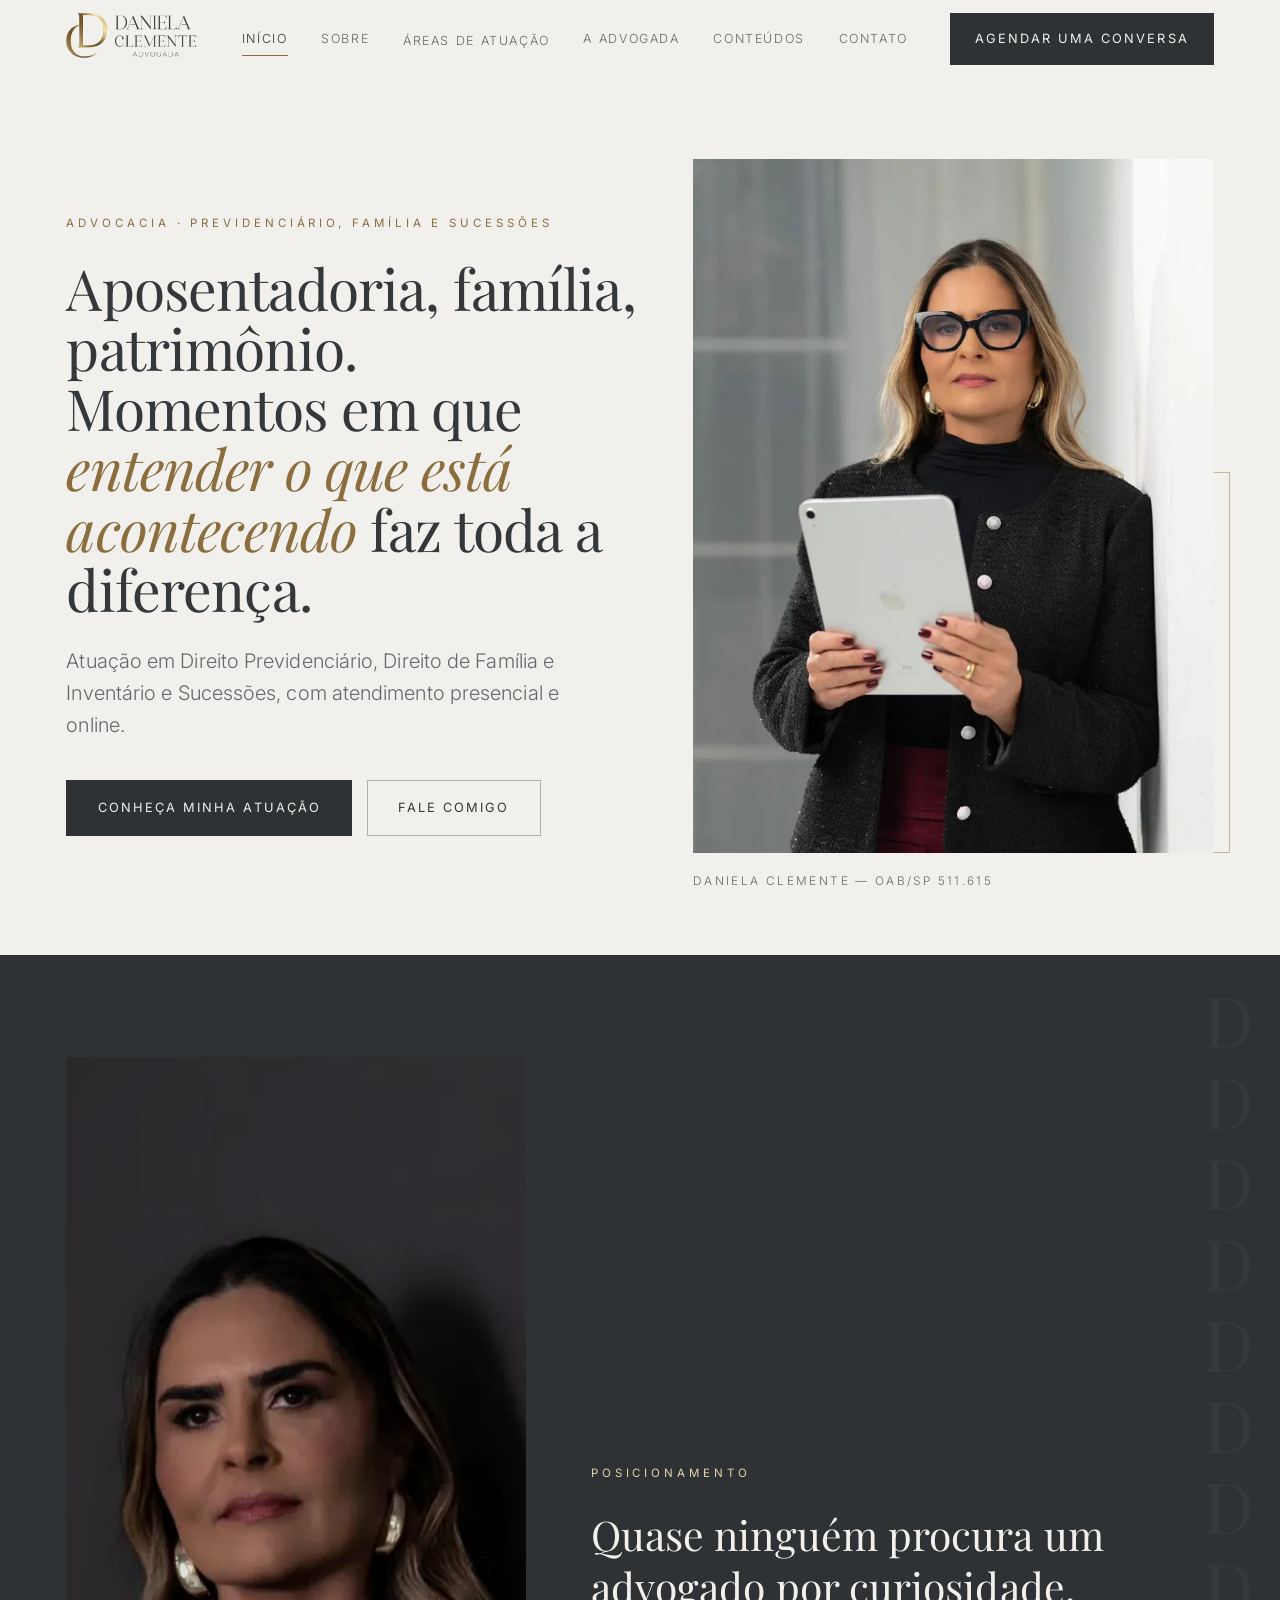
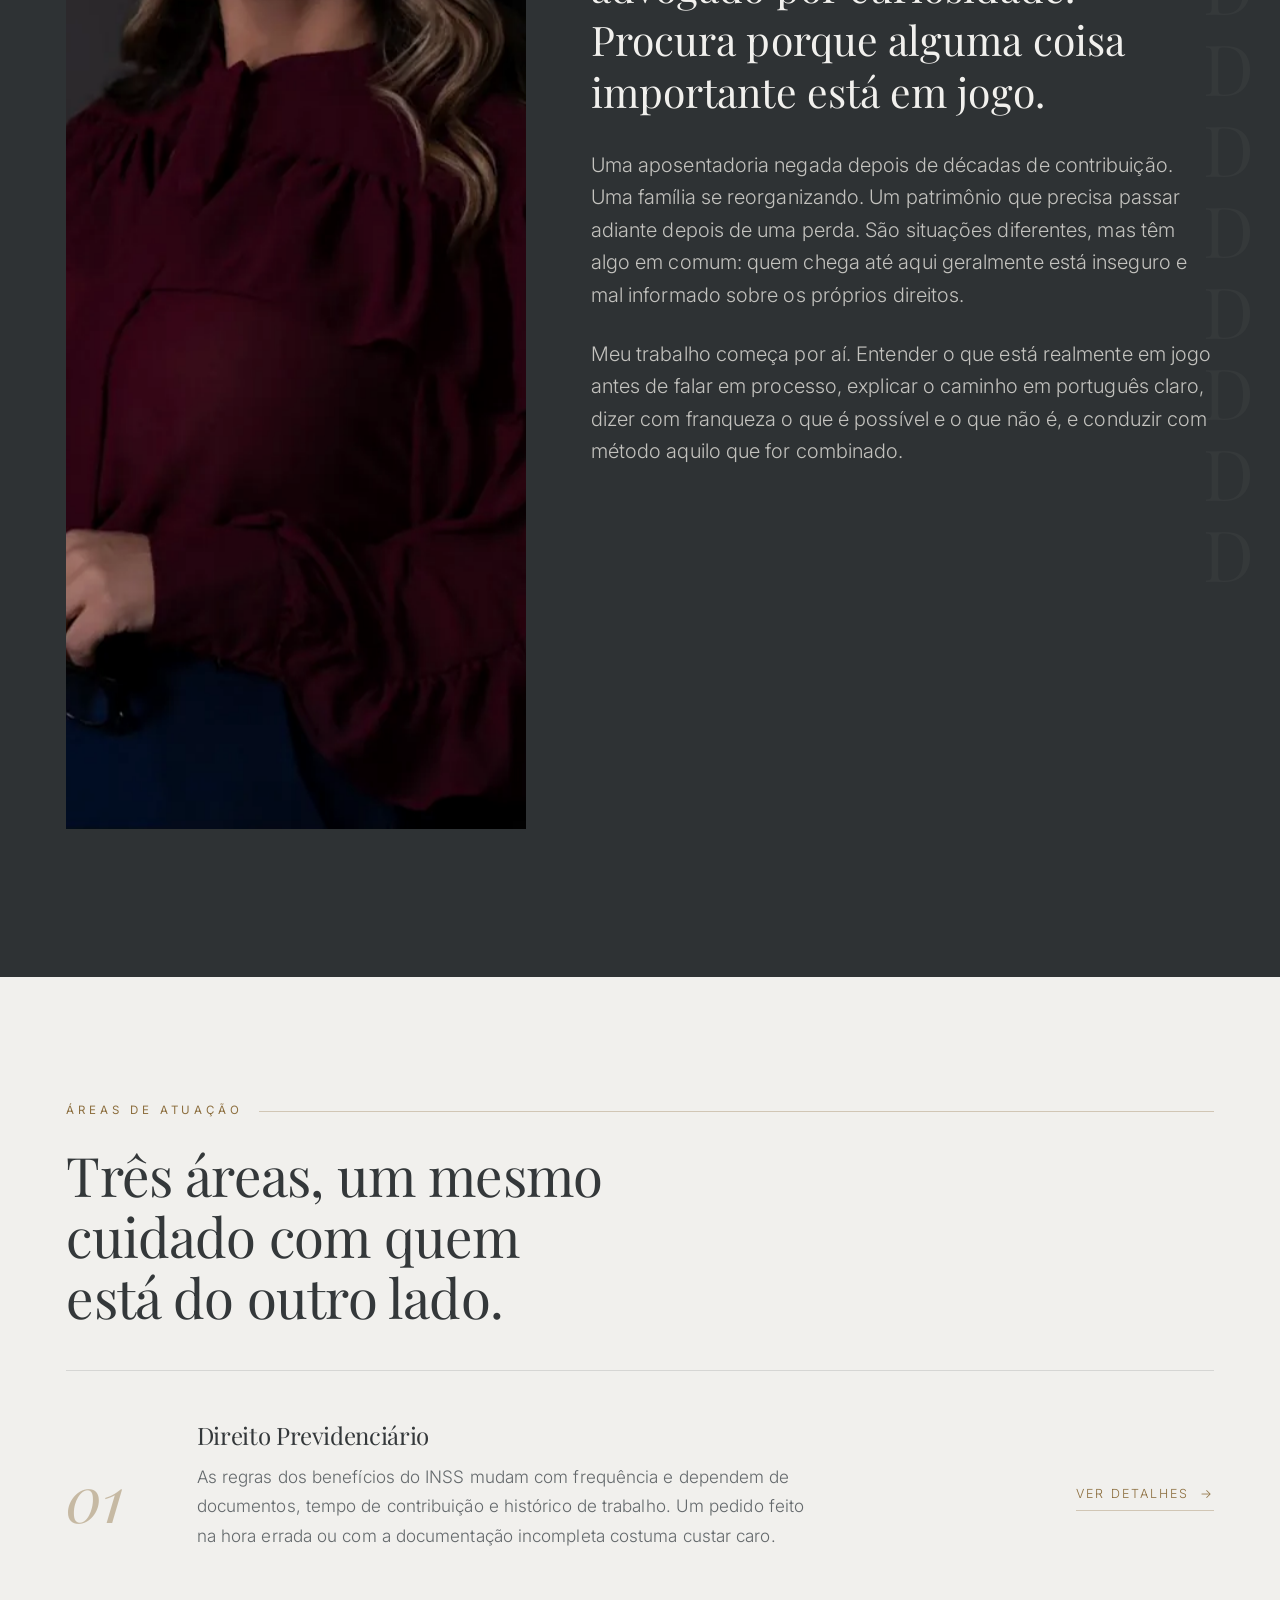
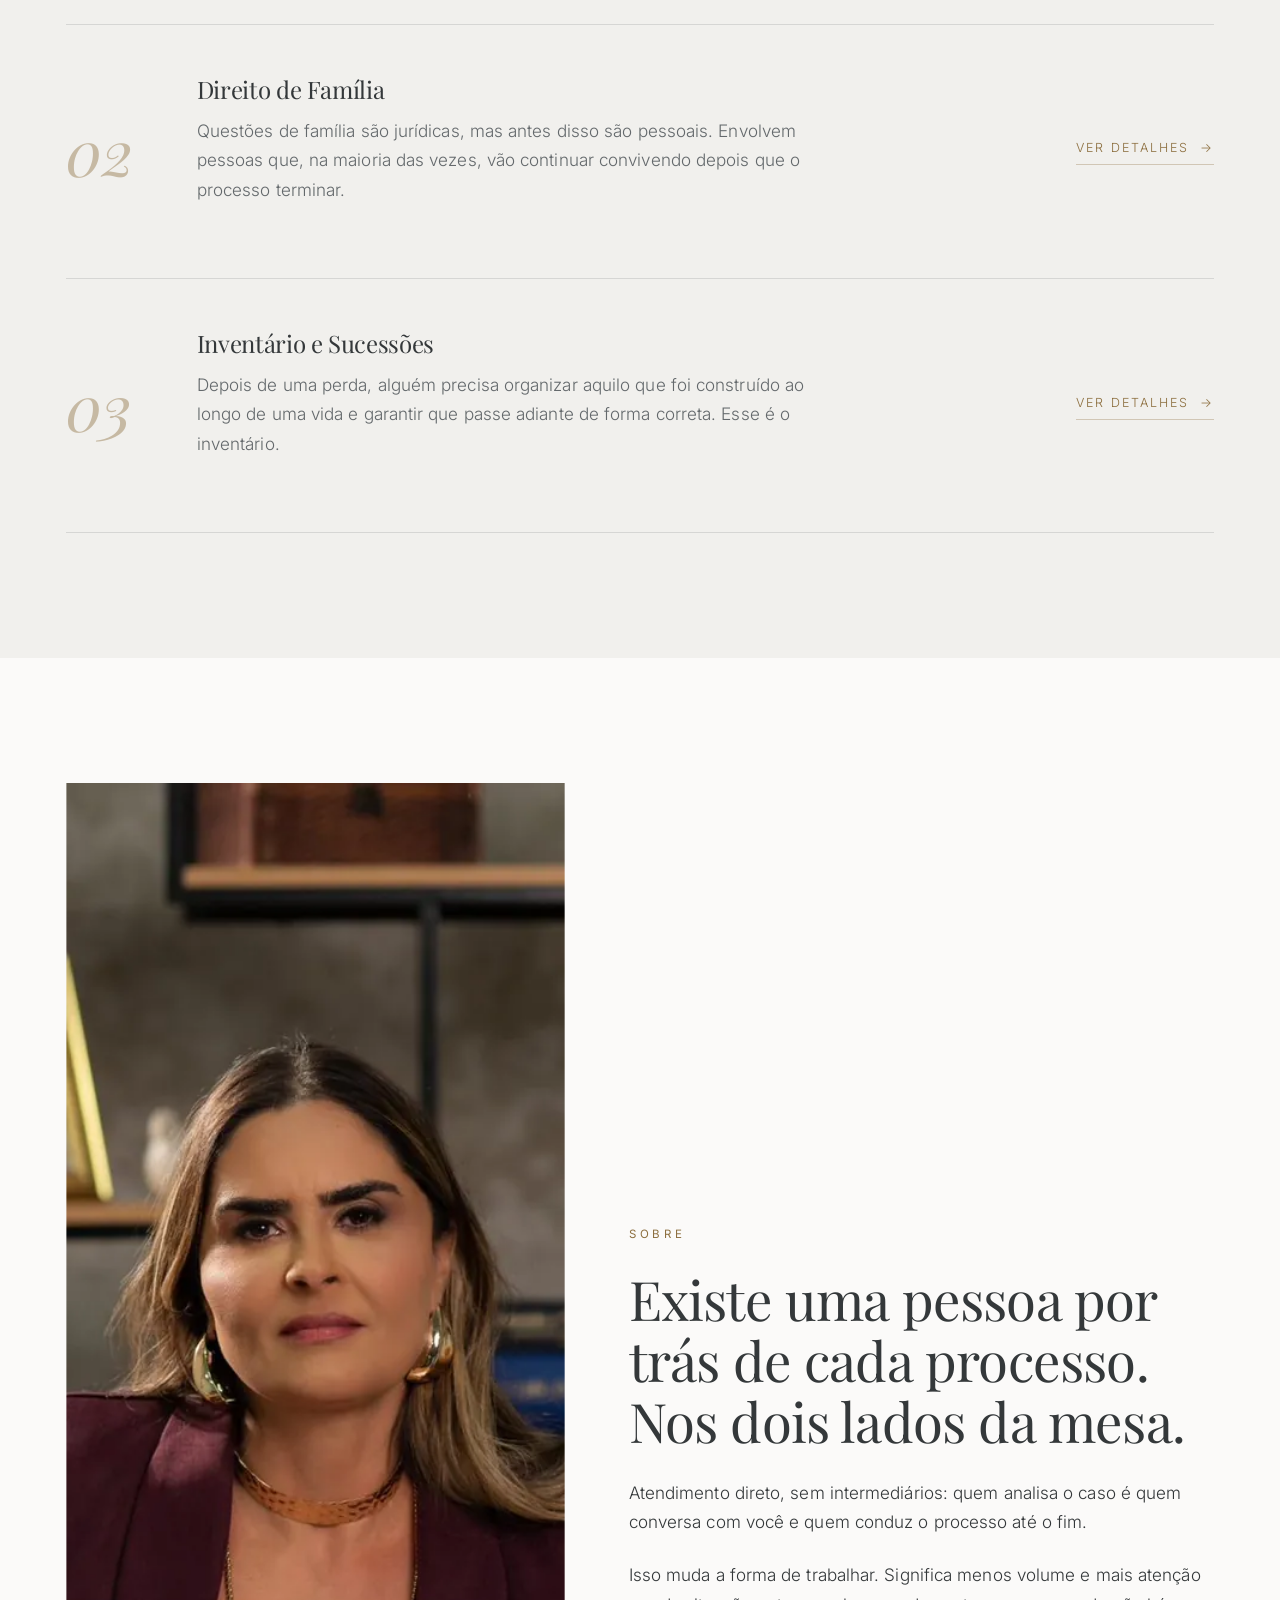
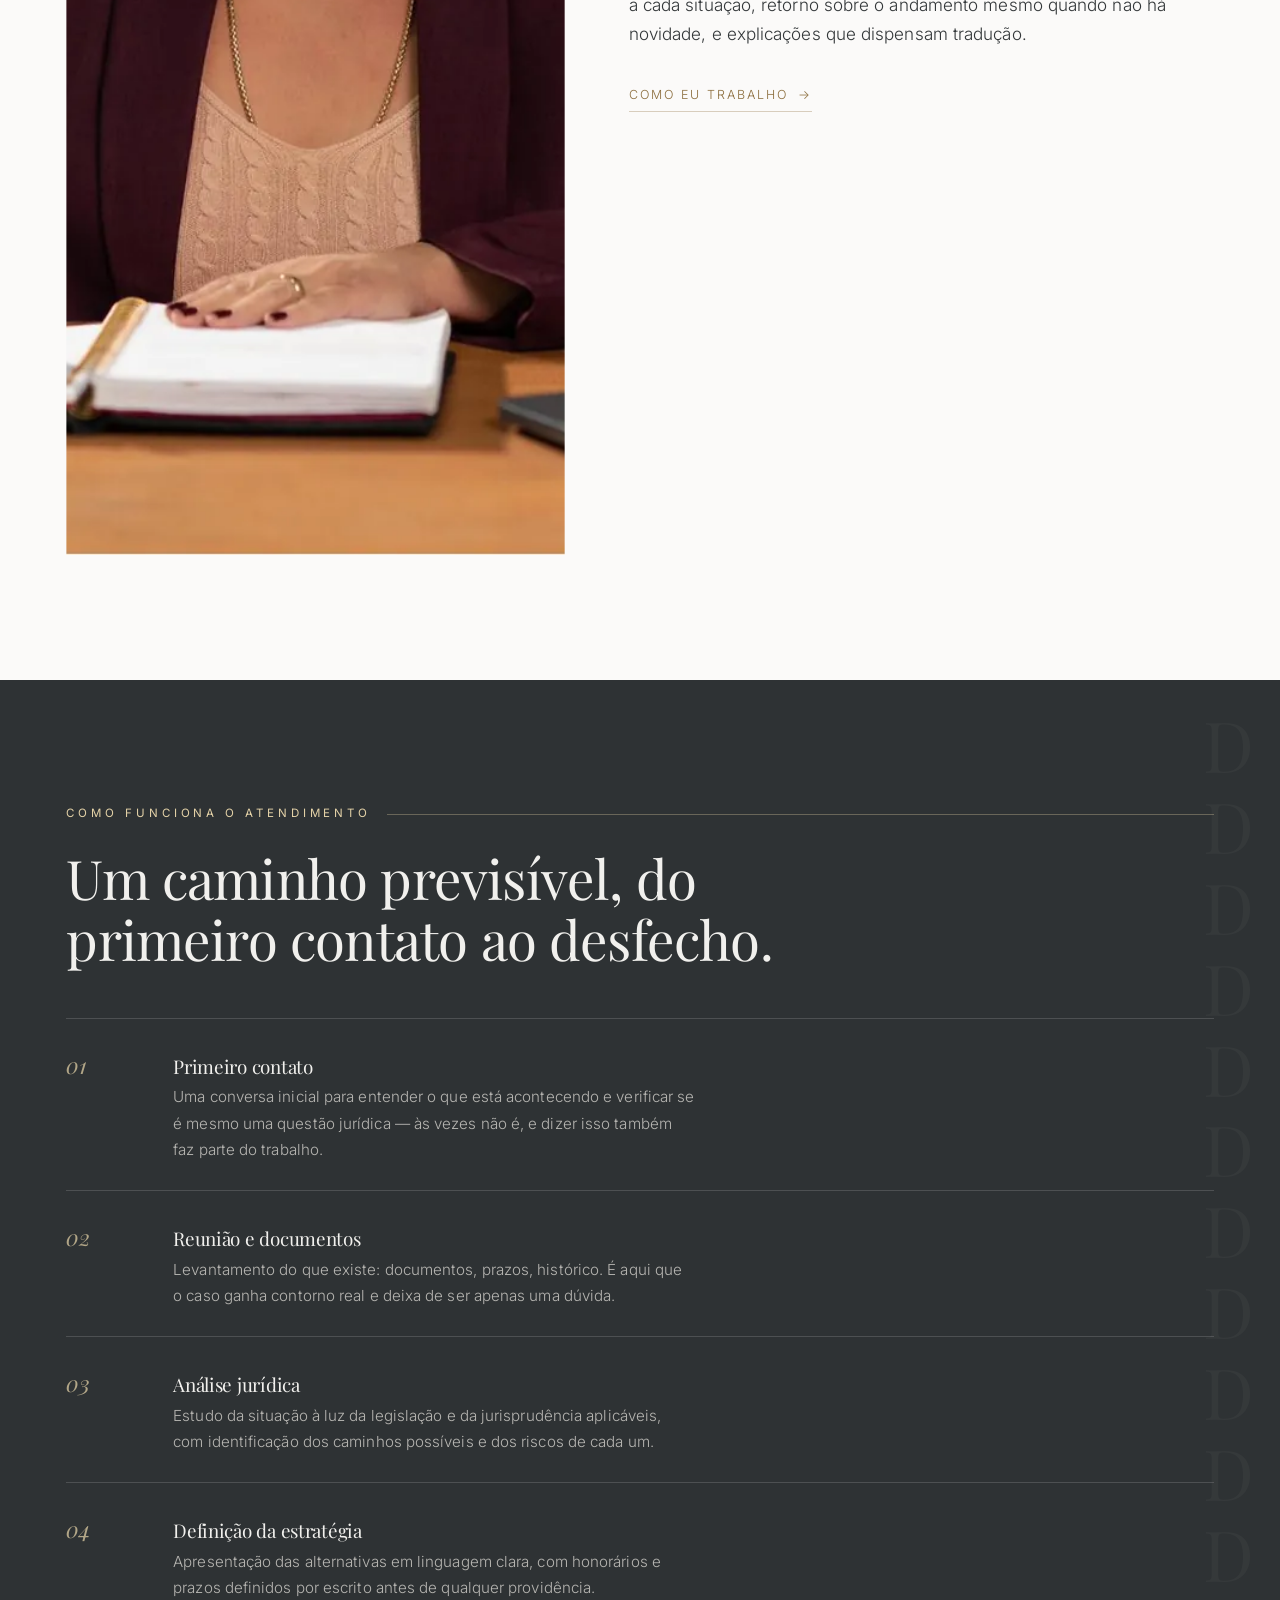
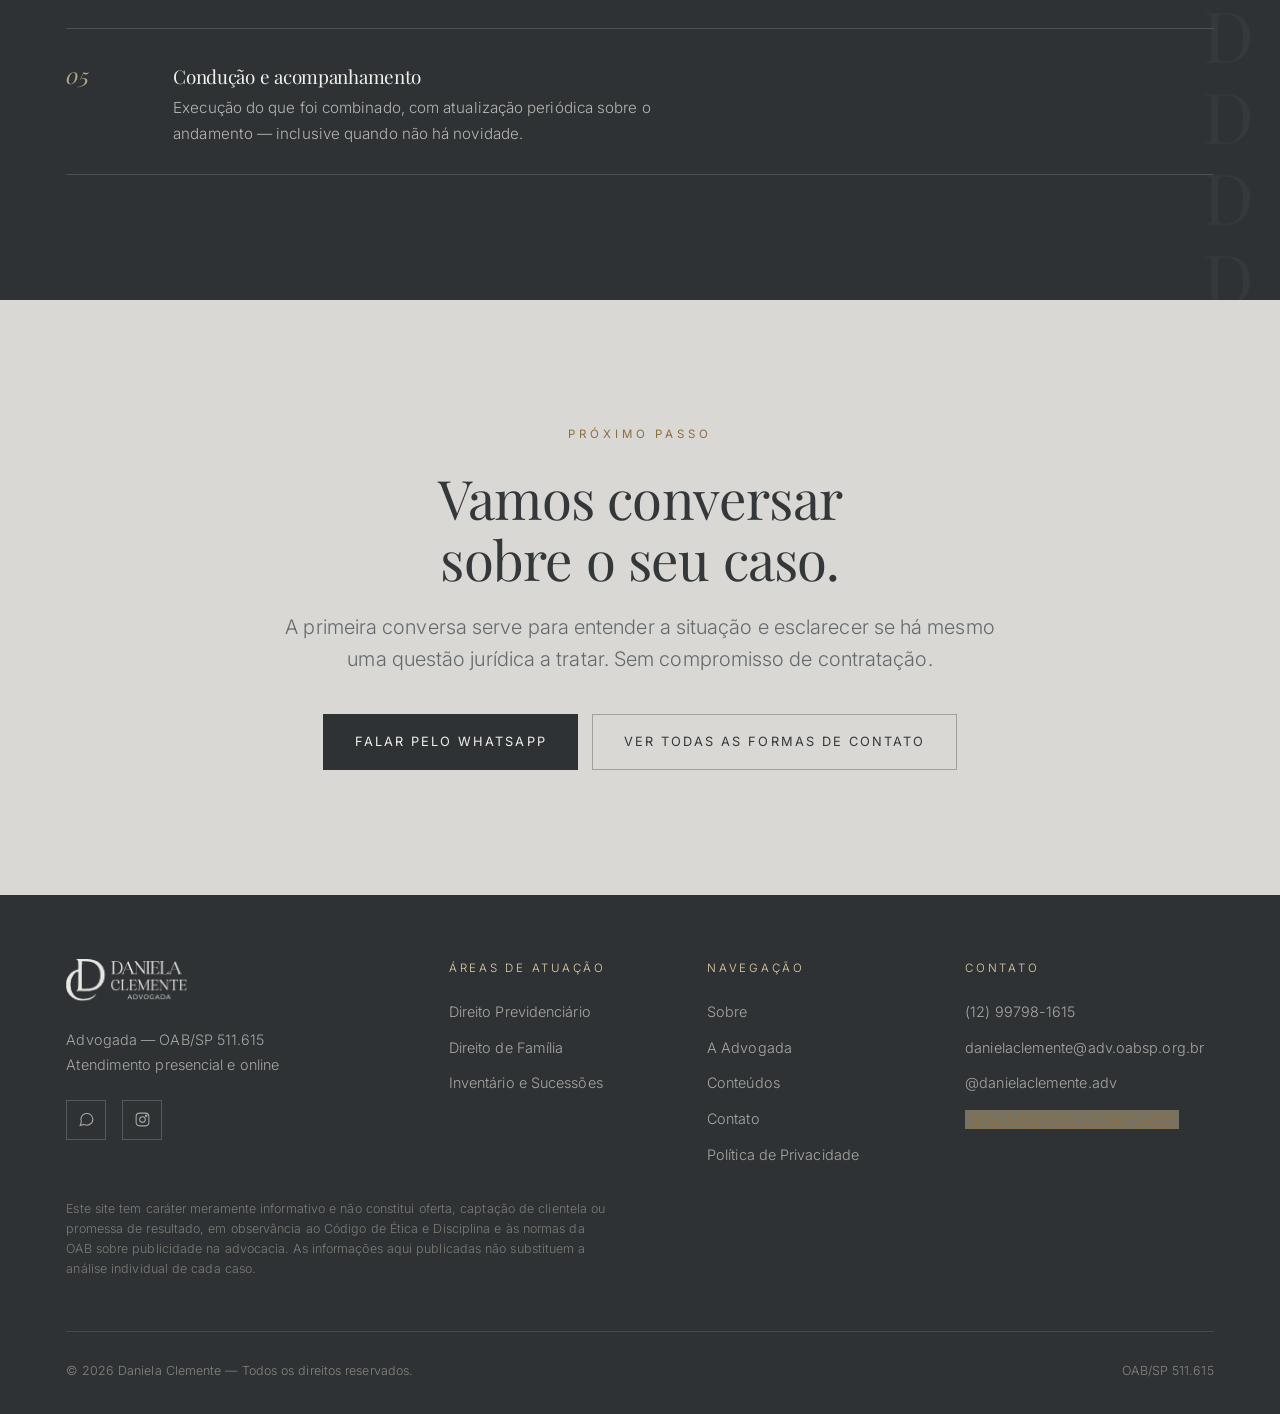
==== index.html @ d8a48b39 "Rename preview-site-daniela-clemente.html to index.html" ====
<!DOCTYPE html>
<html lang="pt-BR">
<head>
<meta charset="utf-8">
<meta name="viewport" content="width=device-width, initial-scale=1">
<title>Prévia — Daniela Clemente, Advogada</title>
<link rel="preconnect" href="https://fonts.googleapis.com"><link rel="preconnect" href="https://fonts.gstatic.com" crossorigin><link rel="stylesheet" href="https://fonts.googleapis.com/css2?family=Playfair+Display:ital,wght@0,400;0,500;1,400&family=Inter:wght@300;400;500&display=swap">
<style>/* =========================================================
   DANIELA CLEMENTE — ADVOGADA
   Sistema visual derivado do cartão de visita e do logotipo.
   ========================================================= */

/* ---------- 1. TOKENS ---------- */
:root {
  /* Cores extraídas dos arquivos da identidade */
  --grafite:        #5f6467;  /* fundo do cartão de visita */
  --grafite-fundo:  #2e3234;  /* derivado — seções escuras */
  --grafite-linha:  #4a4f52;
  --tinta:          #34383a;  /* texto principal */
  --tinta-suave:    #64696c;  /* texto secundário */
  --greige:         #d9d8d5;  /* fundo do logotipo circular */
  --papel:          #f1f0ed;  /* fundo principal */
  --papel-claro:    #fbfaf9;
  --bronze:         #8c6e3e;  /* monograma — tom escuro */
  --bronze-claro:   #a98b57;  /* monograma — tom médio */
  --champagne:      #e5d3a8;  /* monograma — tom claro */
  --bordo:          #5c2334;  /* acento secundário */

  /* Tipografia */
  --display: "Playfair Display", "Times New Roman", serif;
  --texto: "Inter", -apple-system, BlinkMacSystemFont, "Segoe UI", sans-serif;

  /* Escala tipográfica fluida */
  --t-hero:  clamp(2rem, 1.4rem + 2.75vw, 3.55rem);
  --t-h1:    clamp(1.95rem, 1.35rem + 2.6vw, 3.4rem);
  --t-h2:    clamp(1.6rem, 1.2rem + 1.75vw, 2.55rem);
  --t-h3:    clamp(1.2rem, 1.05rem + 0.6vw, 1.5rem);
  --t-corpo: clamp(1rem, 0.97rem + 0.16vw, 1.075rem);
  --t-lead:  clamp(1.08rem, 1rem + 0.4vw, 1.25rem);
  --t-mini:  0.72rem;

  /* Ritmo vertical e layout */
  --secao-y: clamp(4.5rem, 3rem + 6vw, 8.5rem);
  --gutter:  clamp(1.25rem, 0.5rem + 3vw, 3.5rem);
  --max:     1240px;
  --max-texto: 62ch;
  --transicao: 480ms cubic-bezier(0.22, 0.61, 0.36, 1);
}

/* ---------- 2. RESET ---------- */
*, *::before, *::after { box-sizing: border-box; }
html { -webkit-text-size-adjust: 100%; scroll-behavior: smooth; }
body, h1, h2, h3, h4, p, figure, blockquote, dl, dd, ul, ol { margin: 0; padding: 0; }
ul[class], ol[class] { list-style: none; }
img, picture, svg { display: block; max-width: 100%; }
button, input, select, textarea { font: inherit; color: inherit; }

body {
  background: var(--papel);
  color: var(--tinta);
  font-family: var(--texto);
  font-size: var(--t-corpo);
  font-weight: 300;
  line-height: 1.72;
  letter-spacing: 0.005em;
  -webkit-font-smoothing: antialiased;
  overflow-x: hidden;
}

h1, h2, h3, h4 {
  font-family: var(--display);
  font-weight: 400;
  line-height: 1.12;
  letter-spacing: -0.015em;
  text-wrap: balance;
}

a { color: inherit; text-decoration: none; }
::selection { background: var(--champagne); color: var(--grafite-fundo); }

:focus-visible {
  outline: 2px solid var(--bronze);
  outline-offset: 3px;
  border-radius: 1px;
}

.pular-para-conteudo {
  position: absolute; left: -9999px; top: 0; z-index: 200;
  background: var(--grafite-fundo); color: #fff;
  padding: 0.9rem 1.4rem; font-size: 0.85rem;
}
.pular-para-conteudo:focus { left: 0; }

.sr-only {
  position: absolute; width: 1px; height: 1px;
  padding: 0; margin: -1px; overflow: hidden;
  clip: rect(0 0 0 0); white-space: nowrap; border: 0;
}

/* ---------- 3. ESTRUTURA ---------- */
.env { width: 100%; max-width: var(--max); margin-inline: auto; padding-inline: var(--gutter); }
.env--estreito { max-width: 860px; }

.secao { padding-block: var(--secao-y); position: relative; }
.secao--escura { background: var(--grafite-fundo); color: var(--greige); }
.secao--greige { background: var(--greige); }
.secao--clara  { background: var(--papel-claro); }
.secao--topo-fino { padding-top: clamp(2.5rem, 1.5rem + 3vw, 4.5rem); }

/* ---------- 4. ELEMENTOS TIPOGRÁFICOS ---------- */

/* Rótulo em caixa alta espaçada — replica o cartão de visita */
.rotulo {
  display: block;
  font-size: var(--t-mini);
  font-weight: 400;
  letter-spacing: 0.34em;
  text-transform: uppercase;
  color: var(--bronze);
  margin-bottom: 1.5rem;
}
.secao--escura .rotulo { color: var(--champagne); }

.rotulo--linha { display: flex; align-items: center; gap: 1rem; }
.rotulo--linha::after {
  content: ""; flex: 1; height: 1px;
  background: currentColor; opacity: 0.32;
}

.lead {
  font-size: var(--t-lead);
  line-height: 1.62;
  color: var(--tinta-suave);
  max-width: var(--max-texto);
}
.secao--escura .lead { color: #c3c2be; }

.prosa p { max-width: var(--max-texto); margin-bottom: 1.35em; }
.prosa p:last-child { margin-bottom: 0; }

/* Numeração — usada apenas onde a ordem carrega informação */
.numero {
  font-family: var(--display);
  font-size: clamp(2.4rem, 1.6rem + 3vw, 4rem);
  line-height: 1;
  color: var(--bronze);
  opacity: 0.42;
  font-style: italic;
}

.titulo-secao { font-size: var(--t-h1); max-width: 22ch; margin-bottom: 2.6rem; }
.titulo-secao--solto { margin-bottom: 1.6rem; }
.secao--escura .titulo-secao { color: var(--papel); }
.bloco-intro { margin-bottom: 3rem; }

.regra { height: 1px; background: var(--tinta); opacity: 0.14; border: 0; margin: 0; }
.secao--escura .regra { background: var(--greige); opacity: 0.18; }

/* ---------- 5. ELEMENTO DE ASSINATURA ----------
   Coluna de "D" fantasma, ecoando a marca d'água lateral do cartão. */
.monograma-faixa {
  position: absolute;
  top: 0; bottom: 0; right: 0;
  width: clamp(58px, 8vw, 108px);
  overflow: hidden;
  display: flex; flex-direction: column;
  align-items: center; justify-content: flex-start;
  gap: 0.1em;
  pointer-events: none;
  user-select: none;
  font-family: var(--display);
  font-size: clamp(2.6rem, 6vw, 4.4rem);
  line-height: 1.05;
  color: var(--greige);
  opacity: 0.04;
  padding-top: 0.4em;
}
@media (max-width: 720px) { .monograma-faixa { display: none; } }

/* ---------- 6. BOTÕES ---------- */
.btn {
  display: inline-flex; align-items: center; gap: 0.7rem;
  padding: 1rem 1.9rem;
  font-size: 0.8rem; font-weight: 400;
  letter-spacing: 0.16em; text-transform: uppercase;
  border: 1px solid transparent;
  cursor: pointer;
  transition: background var(--transicao), color var(--transicao), border-color var(--transicao);
}
.btn--solido {
  background: var(--grafite-fundo); color: var(--papel);
  border-color: var(--grafite-fundo);
}
.btn--solido:hover { background: var(--bronze); border-color: var(--bronze); }

.btn--linha { border-color: rgba(52,56,58,0.35); color: var(--tinta); }
.btn--linha:hover { border-color: var(--bronze); color: var(--bronze); }

.secao--escura .btn--linha { border-color: rgba(217,216,213,0.4); color: var(--greige); }
.secao--escura .btn--linha:hover { border-color: var(--champagne); color: var(--champagne); }

.btn--claro { background: var(--champagne); color: var(--grafite-fundo); border-color: var(--champagne); }
.btn--claro:hover { background: #fff; border-color: #fff; }

.grupo-btn { display: flex; flex-wrap: wrap; gap: 0.9rem; }
@media (max-width: 560px) {
  .grupo-btn .btn { width: 100%; justify-content: center; }
}

/* Link com traço animado */
.link-seta {
  display: inline-flex; align-items: center; gap: 0.65rem;
  font-size: 0.78rem; letter-spacing: 0.16em; text-transform: uppercase;
  color: var(--bronze);
  padding-bottom: 0.35rem;
  border-bottom: 1px solid rgba(140,110,62,0.32);
  transition: color var(--transicao), border-color var(--transicao), gap var(--transicao);
}
.link-seta:hover { color: var(--tinta); border-color: var(--tinta); gap: 1rem; }
.secao--escura .link-seta { color: var(--champagne); border-color: rgba(229,211,168,0.35); }
.secao--escura .link-seta:hover { color: #fff; border-color: #fff; }

/* ---------- 7. CABEÇALHO ---------- */
.cabecalho {
  position: sticky; top: 0; z-index: 100;
  background: rgba(241,240,237,0.92);
  backdrop-filter: blur(12px);
  border-bottom: 1px solid transparent;
  transition: border-color 300ms ease, background 300ms ease;
}
.cabecalho.rolado { border-bottom-color: rgba(52,56,58,0.12); }

.cabecalho__interno {
  display: flex; align-items: center; justify-content: space-between;
  gap: 1.5rem;
  min-height: 78px;
}
.marca img { height: 42px; width: auto; }
@media (min-width: 900px) { .marca img { height: 52px; } }

.nav { display: none; }
@media (min-width: 1024px) {
  .nav { display: flex; align-items: center; gap: 2.1rem; }
}
.nav__link {
  position: relative;
  font-size: 0.78rem; letter-spacing: 0.13em; text-transform: uppercase;
  color: var(--tinta-suave);
  padding-block: 0.4rem;
  transition: color 260ms ease;
}
.nav__link::after {
  content: ""; position: absolute; left: 0; bottom: 0;
  width: 100%; height: 1px; background: var(--bronze);
  transform: scaleX(0); transform-origin: left;
  transition: transform 320ms cubic-bezier(0.22,0.61,0.36,1);
}
.nav__link:hover { color: var(--tinta); }
.nav__link:hover::after, .nav__link[aria-current="page"]::after { transform: scaleX(1); }
.nav__link[aria-current="page"] { color: var(--tinta); }

/* Submenu */
.nav__grupo { position: relative; }
.nav__submenu {
  position: absolute; top: calc(100% + 0.6rem); left: -1.2rem;
  min-width: 268px;
  background: var(--papel-claro);
  border: 1px solid rgba(52,56,58,0.1);
  padding: 0.6rem 0;
  opacity: 0; visibility: hidden; transform: translateY(-6px);
  transition: opacity 240ms ease, transform 240ms ease, visibility 240ms;
}
.nav__grupo:hover .nav__submenu,
.nav__grupo:focus-within .nav__submenu { opacity: 1; visibility: visible; transform: translateY(0); }
.nav__submenu a {
  display: block; padding: 0.7rem 1.4rem;
  font-size: 0.85rem; color: var(--tinta-suave);
  transition: background 200ms ease, color 200ms ease;
}
.nav__submenu a:hover { background: var(--greige); color: var(--tinta); }

.cabecalho__acao { display: none; }
@media (min-width: 1024px) { .cabecalho__acao { display: inline-flex; padding: 0.85rem 1.5rem; } }

/* Menu mobile */
.hamburguer {
  display: flex; flex-direction: column; justify-content: center; gap: 5px;
  width: 46px; height: 46px; padding: 0 11px;
  background: none; border: 0; cursor: pointer;
}
@media (min-width: 1024px) { .hamburguer { display: none; } }
.hamburguer span {
  display: block; height: 1px; width: 100%; background: var(--tinta);
  transition: transform 320ms ease, opacity 240ms ease;
}
.hamburguer[aria-expanded="true"] span:nth-child(1) { transform: translateY(6px) rotate(45deg); }
.hamburguer[aria-expanded="true"] span:nth-child(2) { opacity: 0; }
.hamburguer[aria-expanded="true"] span:nth-child(3) { transform: translateY(-6px) rotate(-45deg); }

.menu-mobile {
  position: fixed; inset: 78px 0 0 0;
  background: var(--papel);
  padding: 2rem var(--gutter) 3rem;
  overflow-y: auto;
  z-index: 99;
  opacity: 0; visibility: hidden; transform: translateY(-12px);
  transition: opacity 320ms ease, transform 320ms ease, visibility 320ms;
}
.menu-mobile.aberto { opacity: 1; visibility: visible; transform: translateY(0); }
@media (min-width: 1024px) { .menu-mobile { display: none; } }
.menu-mobile a.menu-mobile__item {
  display: block;
  font-family: var(--display); font-size: 1.7rem;
  padding: 0.75rem 0;
  border-bottom: 1px solid rgba(52,56,58,0.1);
}
.menu-mobile__sub { padding: 0.2rem 0 0.9rem 0; }
.menu-mobile__sub a {
  display: block; padding: 0.5rem 0 0.5rem 1.1rem;
  font-size: 0.92rem; color: var(--tinta-suave);
  border-left: 1px solid rgba(140,110,62,0.35);
  margin-left: 0.2rem;
}
.menu-mobile .btn { margin-top: 2rem; width: 100%; justify-content: center; }

/* ---------- 8. HERO ---------- */
.hero { position: relative; padding-block: clamp(2.5rem, 1rem + 5vw, 5.5rem) 0; overflow: hidden; }
.hero__grade {
  display: grid; gap: clamp(2.5rem, 1rem + 5vw, 4.5rem);
  align-items: center;
}
@media (min-width: 900px) {
  .hero__grade { grid-template-columns: 1.05fr 0.95fr; gap: clamp(3rem, 4vw, 5rem); }
  .hero { padding-bottom: clamp(3rem, 5vw, 6rem); }
}

.hero__titulo {
  font-size: var(--t-hero);
  line-height: 1.06;
  margin-bottom: 1.6rem;
}
.hero__titulo em {
  font-style: italic;
  color: var(--bronze);
}
.hero__sub { max-width: 46ch; }
.hero__acoes { margin-top: 2.4rem; }

.hero__figura { position: relative; isolation: isolate; }
.hero__figura img {
  width: 100%; height: auto;
  aspect-ratio: 4 / 5;
  object-fit: cover;
  object-position: center 18%;
}
/* Moldura fina deslocada — detalhe discreto, sem sombra */
.hero__figura::after {
  content: ""; position: absolute;
  right: -16px; bottom: 2.4rem;
  width: 58%; height: 52%;
  border: 1px solid var(--bronze-claro);
  opacity: 0.55;
  z-index: -1;
}
@media (max-width: 899px) { .hero__figura::after { display: none; } }
@media (min-width: 900px) {
  .hero__figura img { aspect-ratio: 3 / 4; }
}

.hero__nota {
  margin-top: 1.1rem;
  font-size: 0.74rem; letter-spacing: 0.2em; text-transform: uppercase;
  color: var(--tinta-suave);
}

/* ---------- 9. FAIXA DE MANIFESTO ---------- */
.manifesto__grade { display: grid; gap: clamp(2.5rem, 5vw, 4rem); }
@media (min-width: 900px) { .manifesto__grade { grid-template-columns: 0.85fr 1.15fr; align-items: center; } }
.manifesto__citacao {
  font-family: var(--display);
  font-size: var(--t-h2);
  line-height: 1.28;
  color: var(--papel);
  margin-bottom: 2rem;
}
.manifesto__figura img {
  width: 100%; aspect-ratio: 1 / 1; object-fit: cover; object-position: center 14%;
  filter: grayscale(0.18) contrast(1.02);
}
@media (min-width: 900px) { .manifesto__figura img { aspect-ratio: 5 / 6; } }

/* ---------- 10. ÁREAS DE ATUAÇÃO ---------- */
.areas { display: grid; }
.area-item {
  display: grid; gap: 1.5rem;
  padding-block: clamp(2.4rem, 4vw, 3.4rem);
  border-top: 1px solid rgba(52,56,58,0.14);
  align-items: start;
}
.area-item:last-child { border-bottom: 1px solid rgba(52,56,58,0.14); }
@media (min-width: 860px) {
  .area-item { grid-template-columns: 92px 1fr 300px; gap: clamp(1.5rem, 3vw, 3rem); align-items: center; }
}
.area-item__titulo { font-size: var(--t-h3); margin-bottom: 0.8rem; }
.area-item__texto { color: var(--tinta-suave); max-width: 56ch; margin-bottom: 1.4rem; }
.area-item__acao { justify-self: start; }
@media (min-width: 860px) { .area-item__acao { justify-self: end; } }

/* Cartões da página-hub */
.grade-areas { display: grid; gap: clamp(1.5rem, 3vw, 2.5rem); }
@media (min-width: 780px) { .grade-areas { grid-template-columns: repeat(3, 1fr); } }
.cartao-area {
  display: flex; flex-direction: column;
  background: var(--papel-claro);
  border: 1px solid rgba(52,56,58,0.1);
  transition: border-color var(--transicao), transform var(--transicao);
}
.cartao-area:hover { border-color: var(--bronze-claro); transform: translateY(-4px); }

.cartao-area__topo {
  display: flex; align-items: center; justify-content: space-between;
  padding: clamp(1.6rem, 3vw, 2.1rem) clamp(1.5rem, 3vw, 2.1rem) clamp(1.3rem, 2.5vw, 1.7rem);
  border-bottom: 1px solid rgba(52,56,58,0.1);
}
.icone-area {
  width: clamp(64px, 10vw, 76px); height: auto;
  color: var(--tinta-suave);
  transition: color var(--transicao);
}
.icone-area__acento { color: var(--bronze-claro); transition: color var(--transicao); }
.cartao-area:hover .icone-area { color: var(--tinta); }
.cartao-area:hover .icone-area__acento { color: var(--bronze); }

.cartao-area__corpo { padding: clamp(1.5rem, 3vw, 2.1rem); display: flex; flex-direction: column; flex: 1; }
.cartao-area__num {
  font-family: var(--display); font-style: italic;
  font-size: 1.65rem; color: var(--bronze); opacity: 0.5;
}
.cartao-area__titulo { font-size: var(--t-h3); margin-bottom: 0.9rem; }
.cartao-area__texto { font-size: 0.94rem; color: var(--tinta-suave); flex: 1; margin-bottom: 1.6rem; }

/* ---------- 11. SOBRE / RETRATO ---------- */
.retrato-bloco { display: grid; gap: clamp(2.5rem, 5vw, 4.5rem); align-items: center; }
@media (min-width: 900px) {
  .retrato-bloco { grid-template-columns: 0.92fr 1.08fr; }
  .retrato-bloco--inverso > *:first-child { order: 2; }
}
.retrato-bloco img { width: 100%; aspect-ratio: 4 / 5; object-fit: cover; }
/* Fotografia de corpo inteiro: mantém o enquadramento original do fotógrafo,
   porque o espaço negativo faz parte da composição. */
.retrato-bloco--integral img { aspect-ratio: auto; height: auto; }
@media (min-width: 900px) { .retrato-bloco--integral { align-items: start; } }

/* ---------- 12. PRINCÍPIOS / MÉTODO ---------- */
.grade-principios { display: grid; gap: clamp(1.8rem, 3vw, 2.6rem); }
@media (min-width: 700px) { .grade-principios { grid-template-columns: repeat(2, 1fr); } }
.principio { border-top: 1px solid rgba(52,56,58,0.16); padding-top: 1.4rem; }
.secao--escura .principio { border-color: rgba(217,216,213,0.2); }
.principio__titulo { font-size: 1.22rem; margin-bottom: 0.7rem; }
.principio__texto { font-size: 0.96rem; color: var(--tinta-suave); }
.secao--escura .principio__texto { color: #b6b5b1; }

/* Etapas — sequência real, por isso numeradas */
.etapas { counter-reset: etapa; display: grid; gap: 0; }
.etapa {
  display: grid; gap: 0.4rem 1.8rem;
  padding-block: 1.7rem;
  border-top: 1px solid rgba(217,216,213,0.18);
}
.etapa:last-child { border-bottom: 1px solid rgba(217,216,213,0.18); }
@media (min-width: 720px) { .etapa { grid-template-columns: 78px 1fr; align-items: baseline; } }
.etapa__num {
  font-family: var(--display); font-style: italic;
  font-size: 1.4rem; color: var(--champagne); opacity: 0.72;
}
.etapa__titulo { font-size: 1.18rem; margin-bottom: 0.45rem; color: var(--papel); }
.etapa__texto { font-size: 0.95rem; color: #b6b5b1; max-width: 58ch; }

/* ---------- 13. LISTA DE SERVIÇOS ---------- */
.lista-servicos { display: grid; gap: 0; }
@media (min-width: 640px) { .lista-servicos { grid-template-columns: repeat(2, 1fr); column-gap: clamp(2rem, 4vw, 4rem); } }
.lista-servicos li {
  padding-block: 0.95rem;
  border-bottom: 1px solid rgba(52,56,58,0.13);
  font-size: 1rem;
  display: flex; align-items: center; gap: 0.9rem;
}
.lista-servicos li::before {
  content: ""; width: 14px; height: 1px; background: var(--bronze-claro); flex: none;
}

/* ---------- 14. PERGUNTAS FREQUENTES ---------- */
.faq { border-top: 1px solid rgba(52,56,58,0.14); }
.faq__item { border-bottom: 1px solid rgba(52,56,58,0.14); }
.faq__botao {
  width: 100%; display: flex; align-items: center; justify-content: space-between; gap: 1.5rem;
  padding: 1.5rem 0; background: none; border: 0; cursor: pointer; text-align: left;
  font-family: var(--display); font-size: var(--t-h3); line-height: 1.3;
  transition: color 260ms ease;
}
.faq__botao:hover { color: var(--bronze); }
.faq__sinal { flex: none; width: 16px; height: 16px; position: relative; }
.faq__sinal::before, .faq__sinal::after {
  content: ""; position: absolute; background: var(--bronze);
  transition: transform 320ms cubic-bezier(0.22,0.61,0.36,1);
}
.faq__sinal::before { top: 50%; left: 0; width: 100%; height: 1px; margin-top: -0.5px; }
.faq__sinal::after  { left: 50%; top: 0; height: 100%; width: 1px; margin-left: -0.5px; }
.faq__botao[aria-expanded="true"] .faq__sinal::after { transform: rotate(90deg); }
.faq__resposta { overflow: hidden; height: 0; transition: height 380ms cubic-bezier(0.22,0.61,0.36,1); }
.faq__resposta > div { padding-bottom: 1.7rem; color: var(--tinta-suave); max-width: var(--max-texto); }

/* ---------- 15. FICHA (A ADVOGADA) ---------- */
.ficha { display: grid; gap: 0; }
.ficha__linha {
  display: grid; gap: 0.25rem 2rem;
  padding-block: 1.25rem;
  border-bottom: 1px solid rgba(52,56,58,0.13);
}
@media (min-width: 640px) { .ficha__linha { grid-template-columns: 190px 1fr; align-items: baseline; } }
.ficha__rotulo {
  font-size: var(--t-mini); letter-spacing: 0.22em; text-transform: uppercase;
  color: var(--bronze);
}
.ficha__valor { font-size: 1rem; }

/* Marcação visível de conteúdo pendente */
.pendente {
  background: rgba(229,211,168,0.4);
  border-bottom: 1px dashed var(--bronze);
  padding: 0.05em 0.35em;
  font-style: italic;
  color: var(--bronze);
}

/* ---------- 16. CONTATO ---------- */
.contato__grade { display: grid; gap: clamp(2.5rem, 5vw, 4.5rem); }
@media (min-width: 900px) { .contato__grade { grid-template-columns: 0.85fr 1.15fr; } }

.canais { display: grid; gap: 0; }
.canal {
  display: flex; align-items: flex-start; gap: 1.1rem;
  padding-block: 1.35rem;
  border-bottom: 1px solid rgba(52,56,58,0.13);
  transition: padding-left var(--transicao);
}
a.canal:hover { padding-left: 0.6rem; }
.canal__icone { flex: none; width: 20px; height: 20px; margin-top: 0.28rem; color: var(--bronze); }
.canal__rotulo {
  display: block; font-size: var(--t-mini); letter-spacing: 0.22em;
  text-transform: uppercase; color: var(--tinta-suave); margin-bottom: 0.28rem;
}
.canal__valor { font-size: 1.02rem; word-break: break-word; }

/* Formulário */
.form { display: grid; gap: 1.5rem; }
.campo { display: grid; gap: 0.5rem; }
.campo label {
  font-size: var(--t-mini); letter-spacing: 0.2em; text-transform: uppercase; color: var(--tinta-suave);
}
.campo input, .campo select, .campo textarea {
  background: transparent;
  border: 0; border-bottom: 1px solid rgba(52,56,58,0.28);
  padding: 0.75rem 0;
  font-size: 1rem; font-weight: 300;
  border-radius: 0;
  transition: border-color 280ms ease;
}
.campo input:focus, .campo select:focus, .campo textarea:focus {
  outline: none; border-bottom-color: var(--bronze);
}
.campo textarea { resize: vertical; min-height: 118px; }
.campo select { appearance: none; cursor: pointer; }
.campo--select { position: relative; }
.campo--select::after {
  content: ""; position: absolute; right: 4px; bottom: 1.3rem;
  width: 7px; height: 7px; border-right: 1px solid var(--tinta-suave); border-bottom: 1px solid var(--tinta-suave);
  transform: rotate(45deg); pointer-events: none;
}
.form__consentimento { display: flex; gap: 0.8rem; align-items: flex-start; font-size: 0.86rem; color: var(--tinta-suave); }
.form__consentimento input { width: 17px; height: 17px; margin-top: 0.25rem; flex: none; accent-color: var(--bronze); }
.form__retorno { font-size: 0.92rem; padding: 0.9rem 1.1rem; display: none; }
.form__retorno.ok { display: block; background: rgba(140,110,62,0.12); color: var(--bronze); }
.form__retorno.erro { display: block; background: rgba(92,35,52,0.1); color: var(--bordo); }

/* ---------- 17. CTA FINAL ---------- */
.cta-final { text-align: center; }
.cta-final h2 { font-size: var(--t-h1); margin-bottom: 1.3rem; }
.cta-final .lead { margin-inline: auto; text-align: center; }
.cta-final .grupo-btn { justify-content: center; margin-top: 2.4rem; }

/* ---------- 18. CONTEÚDOS ---------- */
.filtros { display: flex; flex-wrap: wrap; gap: 0.6rem; margin-bottom: 3rem; }
.filtro {
  padding: 0.6rem 1.25rem;
  border: 1px solid rgba(52,56,58,0.22);
  font-size: 0.75rem; letter-spacing: 0.14em; text-transform: uppercase;
  background: none; cursor: pointer;
  transition: all 260ms ease;
}
.filtro:hover { border-color: var(--bronze); color: var(--bronze); }
.filtro[aria-pressed="true"] { background: var(--grafite-fundo); border-color: var(--grafite-fundo); color: var(--papel); }

.vazio {
  border: 1px dashed rgba(52,56,58,0.3);
  padding: clamp(2.5rem, 5vw, 4.5rem);
  text-align: center;
}
.vazio__titulo { font-size: var(--t-h3); margin-bottom: 0.9rem; }
.vazio__texto { color: var(--tinta-suave); max-width: 48ch; margin-inline: auto; }

/* ---------- 18b. ARTIGOS ---------- */
.lista-artigos { display: grid; gap: 0; }
.artigo-card {
  padding-block: clamp(2rem, 3.5vw, 2.8rem);
  border-top: 1px solid rgba(52,56,58,0.14);
  max-width: 70ch;
}
.artigo-card:last-child { border-bottom: 1px solid rgba(52,56,58,0.14); }
.artigo-card[hidden] { display: none; }
.artigo-card__meta {
  display: flex; flex-wrap: wrap; gap: 0.6rem;
  font-size: var(--t-mini); letter-spacing: 0.18em; text-transform: uppercase;
  color: var(--bronze); margin-bottom: 1rem;
}
.artigo-card__titulo { font-size: var(--t-h3); margin-bottom: 0.8rem; }
.artigo-card__titulo a { transition: color 260ms ease; }
.artigo-card__titulo a:hover { color: var(--bronze); }
.artigo-card__resumo { color: var(--tinta-suave); margin-bottom: 1.4rem; }

.artigo__meta {
  display: flex; flex-wrap: wrap; gap: 0.6rem;
  font-size: var(--t-mini); letter-spacing: 0.18em; text-transform: uppercase;
  color: var(--bronze); margin-bottom: 2.5rem;
}
.artigo p { font-size: var(--t-lead); line-height: 1.75; }
.artigo__h2 { font-size: var(--t-h3); margin: 2.8rem 0 1.1rem; }
.artigo__lista { margin: 0 0 1.35em; max-width: var(--max-texto); }
.artigo__lista li {
  padding-block: 0.5rem 0.5rem; padding-left: 1.6rem; position: relative;
  font-size: var(--t-lead); line-height: 1.6;
}
.artigo__lista li::before {
  content: ""; position: absolute; left: 0; top: 1.1em;
  width: 12px; height: 1px; background: var(--bronze-claro);
}
.artigo__destaque {
  margin: 2.6rem 0; padding: 0 0 0 1.8rem;
  border-left: 2px solid var(--bronze-claro);
  font-family: var(--display); font-size: var(--t-h3); line-height: 1.4;
  color: var(--tinta);
}
.artigo__rodape { margin-top: 3rem; padding-top: 1.8rem; border-top: 1px solid rgba(52,56,58,0.14); }

.grade-relacionados { display: grid; gap: 1px; background: rgba(52,56,58,0.14); border-block: 1px solid rgba(52,56,58,0.14); }
@media (min-width: 700px) { .grade-relacionados { grid-template-columns: repeat(2, 1fr); } }
.relacionado {
  display: block; background: var(--papel);
  padding: clamp(1.5rem, 3vw, 2.1rem);
  transition: background 260ms ease;
}
.secao--clara .relacionado { background: var(--papel-claro); }
.relacionado:hover { background: var(--greige); }
.relacionado__cat {
  display: block; font-size: var(--t-mini); letter-spacing: 0.2em;
  text-transform: uppercase; color: var(--bronze); margin-bottom: 0.7rem;
}
.relacionado__titulo { display: block; font-family: var(--display); font-size: 1.2rem; line-height: 1.3; }

/* ---------- 19. CABEÇALHO DE PÁGINA ---------- */
.pagina-topo {
  background: var(--grafite-fundo); color: var(--greige);
  padding-block: clamp(3.5rem, 2rem + 6vw, 7rem);
  position: relative; overflow: hidden;
}
.pagina-topo h1 { font-size: var(--t-h1); color: var(--papel); margin-bottom: 1.2rem; }
.pagina-topo .lead { color: #bfbeba; }
.migalhas {
  font-size: var(--t-mini); letter-spacing: 0.18em; text-transform: uppercase;
  color: rgba(217,216,213,0.6); margin-bottom: 1.8rem;
}
.migalhas a { border-bottom: 1px solid transparent; transition: border-color 240ms; }
.migalhas a:hover { border-color: currentColor; }
.migalhas span { margin-inline: 0.6rem; opacity: 0.5; }

/* ---------- 20. RODAPÉ ---------- */
.rodape { background: var(--grafite-fundo); color: #a9a8a4; padding-block: clamp(3.5rem, 5vw, 5rem) 2rem; font-size: 0.9rem; }
.rodape__grade { display: grid; gap: clamp(2.5rem, 4vw, 3.5rem); }
@media (min-width: 760px) { .rodape__grade { grid-template-columns: 1.4fr 1fr 1fr; } }
@media (min-width: 1024px) { .rodape__grade { grid-template-columns: 1.6fr 1fr 1fr 1.2fr; } }
.rodape__marca img { height: 48px; width: auto; margin-bottom: 1.3rem; }
.rodape__titulo {
  font-size: var(--t-mini); letter-spacing: 0.24em; text-transform: uppercase;
  color: var(--champagne); margin-bottom: 1.3rem;
}
.rodape__lista li { margin-bottom: 0.7rem; }
.rodape__lista a { transition: color 240ms ease; }
.rodape__lista a:hover { color: var(--papel); }
.rodape__sociais { display: flex; gap: 1rem; margin-top: 1.4rem; }
.rodape__sociais a {
  width: 40px; height: 40px; display: grid; place-items: center;
  border: 1px solid rgba(217,216,213,0.24);
  transition: border-color 260ms ease, color 260ms ease;
}
.rodape__sociais a:hover { border-color: var(--champagne); color: var(--champagne); }
.rodape__base {
  margin-top: clamp(2.5rem, 4vw, 3.5rem); padding-top: 1.8rem;
  border-top: 1px solid rgba(217,216,213,0.14);
  display: flex; flex-wrap: wrap; gap: 1rem 2rem; justify-content: space-between;
  font-size: 0.78rem; color: #86857f;
}
.rodape__aviso { max-width: 68ch; margin-top: 1.2rem; font-size: 0.78rem; line-height: 1.62; color: #7d7c77; }

/* ---------- 21. BOTÃO FLUTUANTE DO WHATSAPP ---------- */
.whats-flutuante {
  position: fixed;
  right: clamp(1rem, 2vw, 1.85rem);
  bottom: clamp(1rem, 2vw, 1.85rem);
  z-index: 90;
  display: inline-flex; align-items: center;
  height: 56px; padding-inline: 17px;
  background: var(--grafite-fundo);
  color: var(--champagne);
  border-radius: 999px;
  /* O contorno mantém o botão legível também sobre as seções escuras,
     onde o fundo grafite se confundiria com a seção. */
  border: 1px solid rgba(229, 211, 168, 0.5);
  box-shadow: 0 10px 30px rgba(24, 26, 27, 0.34);
  opacity: 0; visibility: hidden;
  transform: translateY(18px) scale(0.94);
  transition: opacity 480ms cubic-bezier(0.22,0.61,0.36,1),
              transform 480ms cubic-bezier(0.22,0.61,0.36,1),
              visibility 480ms, background 360ms ease, color 360ms ease, border-color 360ms ease;
}
.whats-flutuante.visivel { opacity: 1; visibility: visible; transform: none; }
.whats-flutuante:hover { background: var(--bronze); border-color: var(--bronze); color: var(--papel); }
.whats-flutuante svg { flex: none; }

/* O rótulo só se abre no hover, para o botão não pesar sobre o conteúdo. */
.whats-flutuante__texto {
  max-width: 0; overflow: hidden; white-space: nowrap;
  opacity: 0;
  font-size: 0.76rem; letter-spacing: 0.14em; text-transform: uppercase;
  transition: max-width 460ms cubic-bezier(0.22,0.61,0.36,1),
              opacity 320ms ease, margin-left 460ms cubic-bezier(0.22,0.61,0.36,1);
}
@media (hover: hover) {
  .whats-flutuante:hover .whats-flutuante__texto,
  .whats-flutuante:focus-visible .whats-flutuante__texto {
    max-width: 210px; opacity: 1; margin-left: 0.7rem;
  }
}

/* ---------- 22. ANIMAÇÕES DE ENTRADA ---------- */
.revelar { opacity: 0; transform: translateY(22px); }
.revelar.dentro {
  opacity: 1; transform: none;
  transition: opacity 900ms cubic-bezier(0.22,0.61,0.36,1), transform 900ms cubic-bezier(0.22,0.61,0.36,1);
}
.revelar.dentro[data-atraso="1"] { transition-delay: 110ms; }
.revelar.dentro[data-atraso="2"] { transition-delay: 220ms; }
.revelar.dentro[data-atraso="3"] { transition-delay: 330ms; }

/* Fotografias entram por cortina, de cima para baixo, sem deslocar o layout. */
.revelar--imagem { opacity: 1; transform: none; }
.revelar--imagem img {
  clip-path: inset(0 0 100% 0);
  transition: clip-path 1200ms cubic-bezier(0.22, 0.61, 0.36, 1);
}
.revelar--imagem.dentro img { clip-path: inset(0 0 0 0); }
.revelar--imagem.dentro[data-atraso="1"] img { transition-delay: 140ms; }

/* Os fios das etiquetas de seção crescem a partir da esquerda. */
.rotulo--linha::after {
  transform-origin: left;
  transition: transform 1000ms 260ms cubic-bezier(0.22, 0.61, 0.36, 1);
}
.revelar:not(.dentro) .rotulo--linha::after { transform: scaleX(0); }

/* Camadas de parallax: o transform é escrito pelo JavaScript. */
[data-parallax] { will-change: transform; }

@media (prefers-reduced-motion: reduce) {
  html { scroll-behavior: auto; }
  *, *::before, *::after {
    animation-duration: 0.01ms !important;
    transition-duration: 0.01ms !important;
  }
  .revelar { opacity: 1; transform: none; }
  .revelar--imagem img { clip-path: none; }
  [data-parallax] { transform: none !important; }
}

/* ---------- 23. IMPRESSÃO ---------- */
@media print {
  .cabecalho, .menu-mobile, .whats-flutuante, .monograma-faixa { display: none !important; }
  body { background: #fff; color: #000; }
}

.rota[hidden] { display: none; }
</style>
</head>
<body>

<a class="pular-para-conteudo" href="#conteudo">Pular para o conteúdo</a>
<header class="cabecalho">
  <div class="env cabecalho__interno">
    <a class="marca" href="#/" aria-label="Daniela Clemente — Advogada, página inicial"><img src="[data-uri]" alt="Daniela Clemente — Advogada" width="504" height="196"></a>
    <nav class="nav" aria-label="Navegação principal"><a class="nav__link" href="#/" aria-current="page">Início</a><a class="nav__link" href="#/sobre">Sobre</a><div class="nav__grupo"><a class="nav__link" href="#/areas-de-atuacao">Áreas de Atuação</a><div class="nav__submenu"><a href="#/areas-de-atuacao">Visão geral</a><a href="#/areas-de-atuacao/direito-previdenciario">Direito Previdenciário</a><a href="#/areas-de-atuacao/direito-de-familia">Direito de Família</a><a href="#/areas-de-atuacao/inventario-e-sucessoes">Inventário e Sucessões</a></div></div><a class="nav__link" href="#/a-advogada">A Advogada</a><a class="nav__link" href="#/conteudos">Conteúdos</a><a class="nav__link" href="#/contato">Contato</a></nav>
    <a class="btn btn--solido cabecalho__acao" href="https://wa.me/5512997981615?text=Olá%2C%20Daniela%2E%20Encontrei%20seu%20site%20e%20gostaria%20de%20conversar%20sobre%20um%20caso%2E" target="_blank" rel="noopener">Agendar uma conversa</a>
    <button class="hamburguer" aria-expanded="false" aria-controls="menu-mobile" aria-label="Abrir menu">
      <span></span><span></span><span></span>
    </button>
  </div>
</header>
<div class="menu-mobile" id="menu-mobile">
  <a class="menu-mobile__item" href="#/">Início</a><a class="menu-mobile__item" href="#/sobre">Sobre</a><a class="menu-mobile__item" href="#/areas-de-atuacao">Áreas de Atuação</a><div class="menu-mobile__sub"><a href="#/areas-de-atuacao/direito-previdenciario">Direito Previdenciário</a><a href="#/areas-de-atuacao/direito-de-familia">Direito de Família</a><a href="#/areas-de-atuacao/inventario-e-sucessoes">Inventário e Sucessões</a></div><a class="menu-mobile__item" href="#/a-advogada">A Advogada</a><a class="menu-mobile__item" href="#/conteudos">Conteúdos</a><a class="menu-mobile__item" href="#/contato">Contato</a>
  <a class="btn btn--solido" href="https://wa.me/5512997981615?text=Olá%2C%20Daniela%2E%20Encontrei%20seu%20site%20e%20gostaria%20de%20conversar%20sobre%20um%20caso%2E" target="_blank" rel="noopener">Agendar uma conversa</a>
</div>
<main id="conteudo"><div class="rota" data-rota="/" hidden>
<section class="hero">
  <div class="env hero__grade">
    <div>
      <span class="rotulo revelar">Advocacia · Previdenciário, Família e Sucessões</span>
      <h1 class="hero__titulo revelar" data-atraso="1">
        Aposentadoria, família, patrimônio.<br>
        Momentos em que <em>entender o que está acontecendo</em> faz toda a diferença.
      </h1>
      <p class="lead hero__sub revelar" data-atraso="2">
        Atuação em Direito Previdenciário, Direito de Família e Inventário e Sucessões,
        com atendimento presencial e online.
      </p>
      <div class="grupo-btn hero__acoes revelar" data-atraso="3">
        <a class="btn btn--solido" href="#/areas-de-atuacao">Conheça minha atuação</a>
        <a class="btn btn--linha" href="https://wa.me/5512997981615?text=Olá%2C%20Daniela%2E%20Encontrei%20seu%20site%20e%20gostaria%20de%20conversar%20sobre%20um%20caso%2E" target="_blank" rel="noopener">Fale comigo</a>
      </div>
    </div>
    <figure class="hero__figura revelar revelar--imagem" data-atraso="1">
      <img src="[data-uri]" alt="Daniela Clemente, advogada" loading="eager" fetchpriority="high" decoding="async" width="896" height="1372">
      <figcaption class="hero__nota">Daniela Clemente — OAB/SP 511.615</figcaption>
    </figure>
  </div>
</section>

<section class="secao secao--escura">
  <div class="monograma-faixa"></div>
  <div class="env manifesto__grade">
    <figure class="manifesto__figura revelar revelar--imagem" data-parallax="0.018">
      <img src="[data-uri]" alt="Retrato de Daniela Clemente" loading="lazy" decoding="async" width="896" height="1372">
    </figure>
    <div class="revelar" data-atraso="1">
      <span class="rotulo">Posicionamento</span>
      <p class="manifesto__citacao">
        Quase ninguém procura um advogado por curiosidade. Procura porque alguma coisa
        importante está em jogo.
      </p>
      <div class="prosa lead">
        <p>
          Uma aposentadoria negada depois de décadas de contribuição. Uma família se
          reorganizando. Um patrimônio que precisa passar adiante depois de uma perda.
          São situações diferentes, mas têm algo em comum: quem chega até aqui geralmente
          está inseguro e mal informado sobre os próprios direitos.
        </p>
        <p>
          Meu trabalho começa por aí. Entender o que está realmente em jogo antes de falar
          em processo, explicar o caminho em português claro, dizer com franqueza o que é
          possível e o que não é, e conduzir com método aquilo que for combinado.
        </p>
      </div>
    </div>
  </div>
</section>

<section class="secao">
  <div class="env">
    <div class="revelar">
      <span class="rotulo rotulo--linha">Áreas de atuação</span>
      <h2 class="titulo-secao">
        Três áreas, um mesmo cuidado com quem está do outro lado.
      </h2>
    </div>
    <div class="areas">
    <article class="area-item revelar">
      <span class="numero" aria-hidden="true">01</span>
      <div>
        <h3 class="area-item__titulo">Direito Previdenciário</h3>
        <p class="area-item__texto">As regras dos benefícios do INSS mudam com frequência e dependem de documentos, tempo de contribuição e histórico de trabalho. Um pedido feito na hora errada ou com a documentação incompleta costuma custar caro.</p>
      </div>
      <a class="link-seta area-item__acao" href="#/areas-de-atuacao/direito-previdenciario">
        Ver detalhes<span aria-hidden="true">→</span>
      </a>
    </article>
    <article class="area-item revelar">
      <span class="numero" aria-hidden="true">02</span>
      <div>
        <h3 class="area-item__titulo">Direito de Família</h3>
        <p class="area-item__texto">Questões de família são jurídicas, mas antes disso são pessoais. Envolvem pessoas que, na maioria das vezes, vão continuar convivendo depois que o processo terminar.</p>
      </div>
      <a class="link-seta area-item__acao" href="#/areas-de-atuacao/direito-de-familia">
        Ver detalhes<span aria-hidden="true">→</span>
      </a>
    </article>
    <article class="area-item revelar">
      <span class="numero" aria-hidden="true">03</span>
      <div>
        <h3 class="area-item__titulo">Inventário e Sucessões</h3>
        <p class="area-item__texto">Depois de uma perda, alguém precisa organizar aquilo que foi construído ao longo de uma vida e garantir que passe adiante de forma correta. Esse é o inventário.</p>
      </div>
      <a class="link-seta area-item__acao" href="#/areas-de-atuacao/inventario-e-sucessoes">
        Ver detalhes<span aria-hidden="true">→</span>
      </a>
    </article></div>
  </div>
</section>

<section class="secao secao--clara">
  <div class="env retrato-bloco">
    <figure class="revelar revelar--imagem">
      <img src="[data-uri]" alt="Daniela Clemente em seu escritório" loading="lazy" decoding="async" width="896" height="1372">
    </figure>
    <div class="revelar" data-atraso="1">
      <span class="rotulo">Sobre</span>
      <h2 class="titulo-secao titulo-secao--solto">
        Existe uma pessoa por trás de cada processo. Nos dois lados da mesa.
      </h2>
      <div class="prosa">
        <p>
          Atendimento direto, sem intermediários: quem analisa o caso é quem conversa com
          você e quem conduz o processo até o fim.
        </p>
        <p>
          Isso muda a forma de trabalhar. Significa menos volume e mais atenção a cada
          situação, retorno sobre o andamento mesmo quando não há novidade, e explicações
          que dispensam tradução.
        </p>
      </div>
      <div class="grupo-btn" style="margin-top: 2.2rem;">
        <a class="link-seta" href="#/sobre">Como eu trabalho<span aria-hidden="true">→</span></a>
      </div>
    </div>
  </div>
</section>

<section class="secao secao--escura">
  <div class="monograma-faixa"></div>
  <div class="env">
    <div class="revelar bloco-intro">
      <span class="rotulo rotulo--linha">Como funciona o atendimento</span>
      <h2 class="titulo-secao">
        Um caminho previsível, do primeiro contato ao desfecho.
      </h2>
    </div>
    <div class="etapas">
      <div class="etapa revelar">
        <span class="etapa__num" aria-hidden="true">01</span>
        <div>
          <h3 class="etapa__titulo">Primeiro contato</h3>
          <p class="etapa__texto">Uma conversa inicial para entender o que está acontecendo e verificar se é mesmo uma questão jurídica — às vezes não é, e dizer isso também faz parte do trabalho.</p>
        </div>
      </div>
      <div class="etapa revelar">
        <span class="etapa__num" aria-hidden="true">02</span>
        <div>
          <h3 class="etapa__titulo">Reunião e documentos</h3>
          <p class="etapa__texto">Levantamento do que existe: documentos, prazos, histórico. É aqui que o caso ganha contorno real e deixa de ser apenas uma dúvida.</p>
        </div>
      </div>
      <div class="etapa revelar">
        <span class="etapa__num" aria-hidden="true">03</span>
        <div>
          <h3 class="etapa__titulo">Análise jurídica</h3>
          <p class="etapa__texto">Estudo da situação à luz da legislação e da jurisprudência aplicáveis, com identificação dos caminhos possíveis e dos riscos de cada um.</p>
        </div>
      </div>
      <div class="etapa revelar">
        <span class="etapa__num" aria-hidden="true">04</span>
        <div>
          <h3 class="etapa__titulo">Definição da estratégia</h3>
          <p class="etapa__texto">Apresentação das alternativas em linguagem clara, com honorários e prazos definidos por escrito antes de qualquer providência.</p>
        </div>
      </div>
      <div class="etapa revelar">
        <span class="etapa__num" aria-hidden="true">05</span>
        <div>
          <h3 class="etapa__titulo">Condução e acompanhamento</h3>
          <p class="etapa__texto">Execução do que foi combinado, com atualização periódica sobre o andamento — inclusive quando não há novidade.</p>
        </div>
      </div></div>
  </div>
</section>



<section class="secao secao--greige">
  <div class="env env--estreito cta-final revelar">
    <span class="rotulo">Próximo passo</span>
    <h2>Vamos conversar sobre o seu caso.</h2>
    <p class="lead">A primeira conversa serve para entender a situação e esclarecer se há mesmo uma questão jurídica a tratar. Sem compromisso de contratação.</p>
    <div class="grupo-btn">
      <a class="btn btn--solido" href="https://wa.me/5512997981615?text=Olá%2C%20Daniela%2E%20Encontrei%20seu%20site%20e%20gostaria%20de%20conversar%20sobre%20um%20caso%2E" target="_blank" rel="noopener">Falar pelo WhatsApp</a>
      <a class="btn btn--linha" href="#/contato">Ver todas as formas de contato</a>
    </div>
  </div>
</section></div><div class="rota" data-rota="/sobre" hidden>
<section class="pagina-topo">
  <div class="monograma-faixa"></div>
  <div class="env">
    <p class="migalhas"><a href="#/">Início</a><span>/</span>Sobre</p>
    <h1 class="revelar">Uma advocacia de proximidade, para assuntos que não admitem pressa.</h1>
    <p class="lead revelar" data-atraso="1">Como o atendimento funciona, o que orienta as decisões e o que você pode esperar desde a primeira conversa.</p>
  </div>
</section>
<section class="secao">
  <div class="env retrato-bloco retrato-bloco--inverso">
    <div class="revelar">
      <span class="rotulo">A forma de trabalhar</span>
      <div class="prosa lead">
        <p>
          Previdenciário, família e sucessões são áreas muito diferentes entre si, mas
          compartilham uma característica: chegam até o escritório em momentos de transição.
          A aposentadoria que encerra uma vida de trabalho. A separação que reorganiza uma
          casa. A perda que obriga uma família a lidar com patrimônio e com luto ao mesmo tempo.
        </p>
        <p>
          Casos assim não se resolvem apenas com peça processual bem escrita. Exigem
          alguém que consiga traduzir o que está acontecendo, apontar as alternativas
          reais e sustentar a decisão que for tomada.
        </p>
      </div>
    </div>
    <figure class="revelar revelar--imagem" data-atraso="1">
      <img src="[data-uri]" alt="Daniela Clemente" loading="lazy" decoding="async" width="896" height="1372">
    </figure>
  </div>
</section>

<section class="secao secao--clara">
  <div class="env">
    <div class="revelar bloco-intro">
      <span class="rotulo rotulo--linha">O que orienta o atendimento</span>
      <h2 class="titulo-secao">Quatro compromissos que valem para qualquer caso.</h2>
    </div>
    <div class="grade-principios"><div class="principio revelar" data-atraso="0"><h3 class="principio__titulo">Explicar antes de propor</h3><p class="principio__texto">Nenhuma estratégia é apresentada antes de você entender o que está em jogo. Direito é técnico, mas a explicação não precisa ser.</p></div><div class="principio revelar" data-atraso="1"><h3 class="principio__titulo">Dizer o que não é possível</h3><p class="principio__texto">Nem todo caso tem solução jurídica, e nem toda solução vale o desgaste. Ouvir isso logo no começo custa menos do que descobrir no meio do caminho.</p></div><div class="principio revelar" data-atraso="2"><h3 class="principio__titulo">Um único interlocutor</h3><p class="principio__texto">Você conversa sempre com a mesma pessoa — a mesma que analisa os documentos e conduz o processo.</p></div><div class="principio revelar" data-atraso="3"><h3 class="principio__titulo">Discrição como padrão</h3><p class="principio__texto">Questões de família e de patrimônio são assuntos privados. Nada é exposto, comentado ou usado como exemplo.</p></div></div>
  </div>
</section>

<section class="secao secao--escura">
  <div class="monograma-faixa"></div>
  <div class="env">
    <div class="revelar bloco-intro">
      <span class="rotulo rotulo--linha">Como funciona</span>
      <h2 class="titulo-secao">
        Do primeiro contato ao acompanhamento.
      </h2>
    </div>
    <div class="etapas">
      <div class="etapa revelar">
        <span class="etapa__num" aria-hidden="true">01</span>
        <div>
          <h3 class="etapa__titulo">Primeiro contato</h3>
          <p class="etapa__texto">Uma conversa inicial para entender o que está acontecendo e verificar se é mesmo uma questão jurídica — às vezes não é, e dizer isso também faz parte do trabalho.</p>
        </div>
      </div>
      <div class="etapa revelar">
        <span class="etapa__num" aria-hidden="true">02</span>
        <div>
          <h3 class="etapa__titulo">Reunião e documentos</h3>
          <p class="etapa__texto">Levantamento do que existe: documentos, prazos, histórico. É aqui que o caso ganha contorno real e deixa de ser apenas uma dúvida.</p>
        </div>
      </div>
      <div class="etapa revelar">
        <span class="etapa__num" aria-hidden="true">03</span>
        <div>
          <h3 class="etapa__titulo">Análise jurídica</h3>
          <p class="etapa__texto">Estudo da situação à luz da legislação e da jurisprudência aplicáveis, com identificação dos caminhos possíveis e dos riscos de cada um.</p>
        </div>
      </div>
      <div class="etapa revelar">
        <span class="etapa__num" aria-hidden="true">04</span>
        <div>
          <h3 class="etapa__titulo">Definição da estratégia</h3>
          <p class="etapa__texto">Apresentação das alternativas em linguagem clara, com honorários e prazos definidos por escrito antes de qualquer providência.</p>
        </div>
      </div>
      <div class="etapa revelar">
        <span class="etapa__num" aria-hidden="true">05</span>
        <div>
          <h3 class="etapa__titulo">Condução e acompanhamento</h3>
          <p class="etapa__texto">Execução do que foi combinado, com atualização periódica sobre o andamento — inclusive quando não há novidade.</p>
        </div>
      </div></div>
  </div>
</section>

<section class="secao">
  <div class="env env--estreito revelar">
    <span class="rotulo">Atendimento</span>
    <h2 style="font-size: var(--t-h2); margin-bottom: 1.5rem;">Presencial e online.</h2>
    <div class="prosa">
      <p>
        O atendimento presencial acontece em <span class="pendente">[ENDEREÇO DO ESCRITÓRIO]</span>, mediante agendamento
        prévio. O atendimento online, por videochamada, atende clientes em
        <span class="pendente">[REGIÃO DE ATUAÇÃO]</span> e em outras localidades, com a mesma estrutura de
        acompanhamento e envio de documentos de forma digital.
      </p>
    </div>
  </div>
</section>


<section class="secao secao--greige">
  <div class="env env--estreito cta-final revelar">
    <span class="rotulo">Próximo passo</span>
    <h2>Comece por uma conversa.</h2>
    <p class="lead">Descreva a situação em poucas linhas. A partir daí definimos se o caso pede uma reunião.</p>
    <div class="grupo-btn">
      <a class="btn btn--solido" href="https://wa.me/5512997981615?text=Olá%2C%20Daniela%2E%20Encontrei%20seu%20site%20e%20gostaria%20de%20conversar%20sobre%20um%20caso%2E" target="_blank" rel="noopener">Falar pelo WhatsApp</a>
      <a class="btn btn--linha" href="#/contato">Ver todas as formas de contato</a>
    </div>
  </div>
</section></div><div class="rota" data-rota="/areas-de-atuacao" hidden>
<section class="pagina-topo">
  <div class="monograma-faixa"></div>
  <div class="env">
    <p class="migalhas"><a href="#/">Início</a><span>/</span>Áreas de Atuação</p>
    <h1 class="revelar">Áreas de atuação</h1>
    <p class="lead revelar" data-atraso="1">Direito Previdenciário, Direito de Família e Inventário e Sucessões — três frentes de trabalho que se encontram nas transições importantes da vida.</p>
  </div>
</section>
<section class="secao">
  <div class="env">
    <div class="grade-areas">
    <a class="cartao-area revelar" href="#/areas-de-atuacao/direito-previdenciario">
      <div class="cartao-area__topo">
        <svg class="icone-area" viewBox="0 0 48 48" fill="none" stroke="currentColor" stroke-width="1.4" stroke-linecap="round" stroke-linejoin="round" aria-hidden="true" focusable="false"><circle cx="24" cy="24" r="14"/><path class="icone-area__acento" d="M24 10A14 14 0 1 1 19.2 37.2"/><circle class="icone-area__acento" cx="24" cy="10" r="2.2" fill="currentColor" stroke="none"/></svg>
        <span class="cartao-area__num" aria-hidden="true">01</span>
      </div>
      <div class="cartao-area__corpo">
        <h2 class="cartao-area__titulo">Direito Previdenciário</h2>
        <p class="cartao-area__texto">As regras dos benefícios do INSS mudam com frequência e dependem de documentos, tempo de contribuição e histórico de trabalho. Um pedido feito na hora errada ou com a documentação incompleta costuma custar caro.</p>
        <span class="link-seta">Ver área<span aria-hidden="true">→</span></span>
      </div>
    </a>
    <a class="cartao-area revelar" href="#/areas-de-atuacao/direito-de-familia">
      <div class="cartao-area__topo">
        <svg class="icone-area" viewBox="0 0 48 48" fill="none" stroke="currentColor" stroke-width="1.4" stroke-linecap="round" stroke-linejoin="round" aria-hidden="true" focusable="false"><circle cx="18" cy="24" r="9"/><circle cx="30" cy="24" r="9"/><path class="icone-area__acento" fill="currentColor" fill-opacity="0.22" d="M24 17.3A9 9 0 0 1 24 30.7A9 9 0 0 1 24 17.3Z"/></svg>
        <span class="cartao-area__num" aria-hidden="true">02</span>
      </div>
      <div class="cartao-area__corpo">
        <h2 class="cartao-area__titulo">Direito de Família</h2>
        <p class="cartao-area__texto">Questões de família são jurídicas, mas antes disso são pessoais. Envolvem pessoas que, na maioria das vezes, vão continuar convivendo depois que o processo terminar.</p>
        <span class="link-seta">Ver área<span aria-hidden="true">→</span></span>
      </div>
    </a>
    <a class="cartao-area revelar" href="#/areas-de-atuacao/inventario-e-sucessoes">
      <div class="cartao-area__topo">
        <svg class="icone-area" viewBox="0 0 48 48" fill="none" stroke="currentColor" stroke-width="1.4" stroke-linecap="round" stroke-linejoin="round" aria-hidden="true" focusable="false"><circle class="icone-area__acento" cx="24" cy="12" r="6"/><path d="M24 18v7"/><path d="M12 25h24"/><path d="M12 25v5"/><path d="M36 25v5"/><circle cx="12" cy="36" r="6"/><circle cx="36" cy="36" r="6"/></svg>
        <span class="cartao-area__num" aria-hidden="true">03</span>
      </div>
      <div class="cartao-area__corpo">
        <h2 class="cartao-area__titulo">Inventário e Sucessões</h2>
        <p class="cartao-area__texto">Depois de uma perda, alguém precisa organizar aquilo que foi construído ao longo de uma vida e garantir que passe adiante de forma correta. Esse é o inventário.</p>
        <span class="link-seta">Ver área<span aria-hidden="true">→</span></span>
      </div>
    </a></div>
  </div>
</section>

<section class="secao secao--clara">
  <div class="env env--estreito revelar">
    <span class="rotulo">Não encontrou seu assunto?</span>
    <h2 style="font-size: var(--t-h2); margin-bottom: 1.3rem;">
      Nem toda situação se encaixa numa lista.
    </h2>
    <p class="lead">
      Se o seu caso não aparece acima, vale a conversa mesmo assim. Se não for uma questão
      que eu atenda, indico o caminho ou o profissional adequado.
    </p>
    <div class="grupo-btn" style="margin-top: 2rem;">
      <a class="btn btn--linha" href="#/contato">Falar sobre o meu caso</a>
    </div>
  </div>
</section>


<section class="secao secao--greige">
  <div class="env env--estreito cta-final revelar">
    <span class="rotulo">Próximo passo</span>
    <h2>Vamos conversar sobre o seu caso.</h2>
    <p class="lead">A primeira conversa serve para entender a situação e esclarecer os caminhos possíveis.</p>
    <div class="grupo-btn">
      <a class="btn btn--solido" href="https://wa.me/5512997981615?text=Olá%2C%20Daniela%2E%20Encontrei%20seu%20site%20e%20gostaria%20de%20conversar%20sobre%20um%20caso%2E" target="_blank" rel="noopener">Falar pelo WhatsApp</a>
      <a class="btn btn--linha" href="#/contato">Ver todas as formas de contato</a>
    </div>
  </div>
</section></div><div class="rota" data-rota="/areas-de-atuacao/direito-previdenciario" hidden>
<section class="pagina-topo">
  <div class="monograma-faixa"></div>
  <div class="env">
    <p class="migalhas"><a href="#/">Início</a><span>/</span><a href="#/areas-de-atuacao">Áreas de Atuação</a><span>/</span>Direito Previdenciário</p>
    <h1 class="revelar">Direito Previdenciário</h1>
    <p class="lead revelar" data-atraso="1">As regras dos benefícios do INSS mudam com frequência e dependem de documentos, tempo de contribuição e histórico de trabalho. Um pedido feito na hora errada ou com a documentação incompleta costuma custar caro.</p>
  </div>
</section>
<section class="secao">
  <div class="env retrato-bloco retrato-bloco--inverso">
    <div class="revelar">
      <span class="rotulo">INSS e benefícios</span>
      <h2 style="font-size: var(--t-h2); margin-bottom: 1.8rem; max-width: 22ch;">Entre o direito existir e o benefício ser concedido há um caminho de documentos, prazos e análise técnica. Meu trabalho é percorrer esse caminho com você.</h2>
      <div class="prosa"><p>Boa parte dos problemas previdenciários não começa no indeferimento. Começa antes, quando o pedido é feito sem que alguém tenha olhado o histórico de contribuições, verificado períodos que faltam ou avaliado se aquele é realmente o melhor momento para requerer.</p><p>Por isso a análise vem primeiro. Levantamento do CNIS, conferência de vínculos, identificação de períodos especiais ou não registrados e comparação entre as regras aplicáveis ao seu caso. Só depois disso faz sentido decidir o que pedir e quando pedir.</p><p>Quando o benefício já foi negado ou concedido em valor menor do que o devido, a atuação passa pela via administrativa e, se necessário, pela judicial.</p></div>
    </div>
    <figure class="revelar revelar--imagem" data-atraso="1">
      <img src="[data-uri]" alt="Direito Previdenciário" loading="lazy" decoding="async" width="896" height="1372">
    </figure>
  </div>
</section>

<section class="secao secao--greige">
  <div class="env env--estreito revelar">
    <span class="rotulo rotulo--linha">Assuntos atendidos</span>
    <ul class="lista-servicos"><li>Aposentadorias</li><li>Planejamento previdenciário</li><li>Benefícios por incapacidade</li><li>Pensão por morte</li><li>Revisão de benefícios</li><li>Benefícios assistenciais</li></ul>
    <p style="margin-top: 1.8rem; font-size: 0.92rem; color: var(--tinta-suave);">
      Esta lista reúne os assuntos mais frequentes e não esgota as possibilidades de atuação
      na área.
    </p>
  </div>
</section>


<section class="secao secao--greige">
  <div class="env env--estreito cta-final revelar">
    <span class="rotulo">Próximo passo</span>
    <h2>Tem uma dúvida sobre direito previdenciário?</h2>
    <p class="lead">Descreva sua situação em poucas linhas. O retorno costuma acontecer em até um dia útil.</p>
    <div class="grupo-btn">
      <a class="btn btn--solido" href="https://wa.me/5512997981615?text=Olá%2C%20Daniela%2E%20Encontrei%20seu%20site%20e%20gostaria%20de%20conversar%20sobre%20um%20caso%2E" target="_blank" rel="noopener">Falar pelo WhatsApp</a>
      <a class="btn btn--linha" href="#/contato">Ver todas as formas de contato</a>
    </div>
  </div>
</section></div><div class="rota" data-rota="/areas-de-atuacao/direito-de-familia" hidden>
<section class="pagina-topo">
  <div class="monograma-faixa"></div>
  <div class="env">
    <p class="migalhas"><a href="#/">Início</a><span>/</span><a href="#/areas-de-atuacao">Áreas de Atuação</a><span>/</span>Direito de Família</p>
    <h1 class="revelar">Direito de Família</h1>
    <p class="lead revelar" data-atraso="1">Questões de família são jurídicas, mas antes disso são pessoais. Envolvem pessoas que, na maioria das vezes, vão continuar convivendo depois que o processo terminar.</p>
  </div>
</section>
<section class="secao">
  <div class="env retrato-bloco retrato-bloco--inverso">
    <div class="revelar">
      <span class="rotulo">Relações e reorganização familiar</span>
      <h2 style="font-size: var(--t-h2); margin-bottom: 1.8rem; max-width: 22ch;">Aqui a técnica jurídica sozinha não basta. É preciso entender o que cada decisão significa para quem vai viver com ela depois.</h2>
      <div class="prosa"><p>Uma separação, uma discussão sobre guarda ou um pedido de alimentos raramente chegam num momento tranquilo da vida de alguém. A condução precisa levar isso em conta: informação clara sobre o que está em jogo, sem alimentar o conflito e sem expor a família mais do que o necessário.</p><p>Quando existe espaço para acordo, o acordo costuma ser o melhor caminho — é mais rápido, menos custoso e preserva as relações que vão continuar. Quando não existe, o caso é levado adiante judicialmente com a mesma clareza.</p><p>Em qualquer cenário, a informação é a mesma dos dois lados da mesa: o que a lei prevê, quais são as alternativas e quais as consequências práticas de cada escolha.</p></div>
    </div>
    <figure class="revelar revelar--imagem" data-atraso="1">
      <img src="[data-uri]" alt="Direito de Família" loading="lazy" decoding="async" width="896" height="1372">
    </figure>
  </div>
</section>

<section class="secao secao--greige">
  <div class="env env--estreito revelar">
    <span class="rotulo rotulo--linha">Assuntos atendidos</span>
    <ul class="lista-servicos"><li>Divórcio</li><li>Guarda e convivência</li><li>Pensão alimentícia</li><li>União estável</li><li>Reconhecimento e dissolução</li><li>Curatela</li></ul>
    <p style="margin-top: 1.8rem; font-size: 0.92rem; color: var(--tinta-suave);">
      Esta lista reúne os assuntos mais frequentes e não esgota as possibilidades de atuação
      na área.
    </p>
  </div>
</section>


<section class="secao secao--greige">
  <div class="env env--estreito cta-final revelar">
    <span class="rotulo">Próximo passo</span>
    <h2>Tem uma dúvida sobre direito de família?</h2>
    <p class="lead">Descreva sua situação em poucas linhas. O retorno costuma acontecer em até um dia útil.</p>
    <div class="grupo-btn">
      <a class="btn btn--solido" href="https://wa.me/5512997981615?text=Olá%2C%20Daniela%2E%20Encontrei%20seu%20site%20e%20gostaria%20de%20conversar%20sobre%20um%20caso%2E" target="_blank" rel="noopener">Falar pelo WhatsApp</a>
      <a class="btn btn--linha" href="#/contato">Ver todas as formas de contato</a>
    </div>
  </div>
</section></div><div class="rota" data-rota="/areas-de-atuacao/inventario-e-sucessoes" hidden>
<section class="pagina-topo">
  <div class="monograma-faixa"></div>
  <div class="env">
    <p class="migalhas"><a href="#/">Início</a><span>/</span><a href="#/areas-de-atuacao">Áreas de Atuação</a><span>/</span>Inventário e Sucessões</p>
    <h1 class="revelar">Inventário e Sucessões</h1>
    <p class="lead revelar" data-atraso="1">Depois de uma perda, alguém precisa organizar aquilo que foi construído ao longo de uma vida e garantir que passe adiante de forma correta. Esse é o inventário.</p>
  </div>
</section>
<section class="secao">
  <div class="env retrato-bloco retrato-bloco--inverso">
    <div class="revelar">
      <span class="rotulo">Patrimônio, família e continuidade</span>
      <h2 style="font-size: var(--t-h2); margin-bottom: 1.8rem; max-width: 22ch;">Um inventário não é só um procedimento. É o momento em que uma família precisa dar destino àquilo que alguém levou a vida inteira para construir.</h2>
      <div class="prosa"><p>Na prática, o inventário responde a três perguntas: o que existe, quem tem direito e como transferir. Parece simples, mas é onde as famílias travam — porque bens não registrados, dívidas esquecidas, herdeiros em outra cidade e desentendimentos antigos aparecem todos ao mesmo tempo.</p><p>O primeiro passo é o levantamento. Bens, contas, dívidas, participações, e a definição de quem são os herdeiros e em que proporção. Só com esse mapa em mãos é possível escolher o caminho.</p><p>Quando todos os herdeiros são maiores, capazes e estão de acordo, e não há testamento, o inventário pode ser feito em cartório, por escritura pública. É o caminho extrajudicial, mais rápido. Fora dessas condições, o inventário corre na Justiça.</p><p>Existe ainda o caminho anterior a tudo isso: organizar a sucessão em vida. Nem sempre é possível, nem sempre é o que a família quer, mas quando é feito, reduz consideravelmente o custo e o desgaste de quem fica.</p></div>
    </div>
    <figure class="revelar revelar--imagem" data-atraso="1">
      <img src="[data-uri]" alt="Inventário e Sucessões" loading="lazy" decoding="async" width="896" height="1372">
    </figure>
  </div>
</section>

<section class="secao secao--greige">
  <div class="env env--estreito revelar">
    <span class="rotulo rotulo--linha">Assuntos atendidos</span>
    <ul class="lista-servicos"><li>Inventário extrajudicial</li><li>Inventário judicial</li><li>Partilha de bens</li><li>Testamento</li><li>Planejamento sucessório</li><li>Arrolamento</li></ul>
    <p style="margin-top: 1.8rem; font-size: 0.92rem; color: var(--tinta-suave);">
      Esta lista reúne os assuntos mais frequentes e não esgota as possibilidades de atuação
      na área.
    </p>
  </div>
</section>

<section class="secao secao--clara">
  <div class="env env--estreito">
    <div class="revelar bloco-intro">
      <span class="rotulo rotulo--linha">Perguntas frequentes</span>
      <h2 class="titulo-secao">O que costuma gerar dúvida.</h2>
    </div>
    <div class="faq revelar">
      <div class="faq__item">
        <h3>
          <button class="faq__botao" aria-expanded="false" aria-controls="faq-inventario-e-sucessoes-0">
            <span>Quando o inventário é necessário?</span><span class="faq__sinal" aria-hidden="true"></span>
          </button>
        </h3>
        <div class="faq__resposta" id="faq-inventario-e-sucessoes-0"><div>Sempre que uma pessoa falece deixando bens ou direitos a transferir. Sem o inventário, os bens permanecem em nome de quem faleceu e não podem ser vendidos, transferidos ou regularizados pelos herdeiros.</div></div>
      </div>
      <div class="faq__item">
        <h3>
          <button class="faq__botao" aria-expanded="false" aria-controls="faq-inventario-e-sucessoes-1">
            <span>Qual a diferença entre inventário judicial e extrajudicial?</span><span class="faq__sinal" aria-hidden="true"></span>
          </button>
        </h3>
        <div class="faq__resposta" id="faq-inventario-e-sucessoes-1"><div>O extrajudicial é feito em cartório, por escritura pública, e exige que todos os herdeiros sejam maiores, capazes e estejam de acordo, e que não haja testamento. Quando qualquer uma dessas condições não se cumpre, o inventário precisa correr na Justiça.</div></div>
      </div>
      <div class="faq__item">
        <h3>
          <button class="faq__botao" aria-expanded="false" aria-controls="faq-inventario-e-sucessoes-2">
            <span>Existe prazo para abrir o inventário?</span><span class="faq__sinal" aria-hidden="true"></span>
          </button>
        </h3>
        <div class="faq__resposta" id="faq-inventario-e-sucessoes-2"><div>Sim. A legislação prevê prazo para a abertura, e a perda desse prazo pode gerar multa sobre o imposto de transmissão. O prazo e o percentual variam conforme a legislação estadual aplicável.</div></div>
      </div>
      <div class="faq__item">
        <h3>
          <button class="faq__botao" aria-expanded="false" aria-controls="faq-inventario-e-sucessoes-3">
            <span>Quais documentos são necessários?</span><span class="faq__sinal" aria-hidden="true"></span>
          </button>
        </h3>
        <div class="faq__resposta" id="faq-inventario-e-sucessoes-3"><div>A lista varia conforme o caso, mas parte sempre de três grupos: documentos do falecido e da certidão de óbito, documentos dos herdeiros e do cônjuge, e documentos dos bens. O levantamento completo é feito logo no início do atendimento.</div></div>
      </div></div>
  </div>
</section>

<section class="secao secao--greige">
  <div class="env env--estreito cta-final revelar">
    <span class="rotulo">Próximo passo</span>
    <h2>Tem uma dúvida sobre inventário e sucessões?</h2>
    <p class="lead">Descreva sua situação em poucas linhas. O retorno costuma acontecer em até um dia útil.</p>
    <div class="grupo-btn">
      <a class="btn btn--solido" href="https://wa.me/5512997981615?text=Olá%2C%20Daniela%2E%20Encontrei%20seu%20site%20e%20gostaria%20de%20conversar%20sobre%20um%20caso%2E" target="_blank" rel="noopener">Falar pelo WhatsApp</a>
      <a class="btn btn--linha" href="#/contato">Ver todas as formas de contato</a>
    </div>
  </div>
</section></div><div class="rota" data-rota="/a-advogada" hidden>
<section class="pagina-topo">
  <div class="monograma-faixa"></div>
  <div class="env">
    <p class="migalhas"><a href="#/">Início</a><span>/</span>A Advogada</p>
    <h1 class="revelar">Daniela Clemente</h1>
    <p class="lead revelar" data-atraso="1">Advogada — OAB/SP 511.615. Atuação em Direito Previdenciário, Direito de Família e Inventário e Sucessões.</p>
  </div>
</section>
<section class="secao">
  <div class="env retrato-bloco retrato-bloco--integral">
    <figure class="revelar revelar--imagem">
      <img src="[data-uri]" alt="Retrato profissional de Daniela Clemente" loading="lazy" decoding="async" width="896" height="1372">
    </figure>
    <div class="revelar" data-atraso="1">
      <span class="rotulo">Trajetória</span>
      <div class="prosa lead">
        <p><span class="pendente">[APRESENTAÇÃO PROFISSIONAL — dois ou três parágrafos sobre a trajetória, o que levou à escolha dessas áreas e a forma de atuar. Este texto será escrito com base nas informações que a cliente fornecer.]</span></p>
      </div>
      <div class="prosa" style="margin-top: 1.5rem;">
        <p><span class="pendente">[FORMAÇÃO E ESPECIALIZAÇÕES — graduação, pós-graduação, cursos relevantes e ano de conclusão.]</span></p>
        <p><span class="pendente">[EXPERIÊNCIA — atuação anterior, escritórios, órgãos ou instituições, se houver interesse em mencionar.]</span></p>
      </div>
    </div>
  </div>
</section>

<section class="secao secao--clara">
  <div class="env env--estreito revelar">
    <span class="rotulo rotulo--linha">Dados profissionais</span>
    <div class="ficha"><div class="ficha__linha"><span class="ficha__rotulo">Nome</span><span class="ficha__valor">Daniela Clemente</span></div><div class="ficha__linha"><span class="ficha__rotulo">Inscrição</span><span class="ficha__valor">OAB/SP 511.615</span></div><div class="ficha__linha"><span class="ficha__rotulo">Formação</span><span class="ficha__valor"><span class="pendente">[GRADUAÇÃO — instituição e ano]</span></span></div><div class="ficha__linha"><span class="ficha__rotulo">Pós-graduação</span><span class="ficha__valor"><span class="pendente">[PÓS-GRADUAÇÃO / ESPECIALIZAÇÃO]</span></span></div><div class="ficha__linha"><span class="ficha__rotulo">Atuação desde</span><span class="ficha__valor"><span class="pendente">[ANO DE INÍCIO DA ATUAÇÃO]</span></span></div><div class="ficha__linha"><span class="ficha__rotulo">Áreas</span><span class="ficha__valor">Direito Previdenciário · Direito de Família · Inventário e Sucessões</span></div><div class="ficha__linha"><span class="ficha__rotulo">Atendimento</span><span class="ficha__valor">Atendimento presencial e online</span></div><div class="ficha__linha"><span class="ficha__rotulo">Região</span><span class="ficha__valor"><span class="pendente">[REGIÃO DE ATUAÇÃO]</span></span></div></div>
  </div>
</section>


<section class="secao secao--greige">
  <div class="env env--estreito cta-final revelar">
    <span class="rotulo">Próximo passo</span>
    <h2>Vamos conversar.</h2>
    <p class="lead">Atendimento presencial mediante agendamento e atendimento online por videochamada.</p>
    <div class="grupo-btn">
      <a class="btn btn--solido" href="https://wa.me/5512997981615?text=Olá%2C%20Daniela%2E%20Encontrei%20seu%20site%20e%20gostaria%20de%20conversar%20sobre%20um%20caso%2E" target="_blank" rel="noopener">Falar pelo WhatsApp</a>
      <a class="btn btn--linha" href="#/contato">Ver todas as formas de contato</a>
    </div>
  </div>
</section></div><div class="rota" data-rota="/conteudos" hidden>
<section class="pagina-topo">
  <div class="monograma-faixa"></div>
  <div class="env">
    <p class="migalhas"><a href="#/">Início</a><span>/</span>Conteúdos</p>
    <h1 class="revelar">Conteúdos</h1>
    <p class="lead revelar" data-atraso="1">Textos sobre direito previdenciário, família e sucessões, escritos para quem não é da área — para esclarecer dúvidas antes mesmo de existir um caso.</p>
  </div>
</section>
<section class="secao">
  <div class="env">
    <div class="filtros revelar"><button class="filtro" data-categoria="todos" aria-pressed="true">Todos</button><button class="filtro" data-categoria="direito-previdenciario" aria-pressed="false">Direito Previdenciário</button><button class="filtro" data-categoria="direito-de-familia" aria-pressed="false">Direito de Família</button><button class="filtro" data-categoria="inventario-e-sucessoes" aria-pressed="false">Inventário e Sucessões</button></div>
    
    <div class="vazio revelar">
      <p class="vazio__titulo">Os primeiros textos estão sendo escritos.</p>
      <p class="vazio__texto">
        Enquanto isso, se você tem uma dúvida específica sobre aposentadoria, guarda,
        pensão ou inventário, ela pode ser respondida diretamente — e talvez vire o
        próximo texto publicado aqui.
      </p>
      <div class="grupo-btn" style="justify-content: center; margin-top: 2rem;">
        <a class="btn btn--linha" href="https://wa.me/5512997981615?text=Olá%2C%20Daniela%2E%20Encontrei%20seu%20site%20e%20gostaria%20de%20conversar%20sobre%20um%20caso%2E" target="_blank" rel="noopener">Enviar uma dúvida</a>
      </div>
    </div>
  </div>
</section>

<section class="secao secao--clara">
  <div class="env env--estreito revelar">
    <span class="rotulo">Nota</span>
    <p class="lead">
      Os conteúdos publicados aqui têm finalidade informativa e não substituem a análise
      individual de cada caso. Situações semelhantes podem ter desfechos diferentes conforme
      os documentos, os prazos e a legislação aplicável.
    </p>
  </div>
</section></div><div class="rota" data-rota="/contato" hidden>
<section class="pagina-topo">
  <div class="monograma-faixa"></div>
  <div class="env">
    <p class="migalhas"><a href="#/">Início</a><span>/</span>Contato</p>
    <h1 class="revelar">Fale comigo</h1>
    <p class="lead revelar" data-atraso="1">WhatsApp, telefone, e-mail ou formulário. Escolha o canal mais confortável para você.</p>
  </div>
</section>
<section class="secao">
  <div class="env contato__grade">
    <div class="revelar">
      <span class="rotulo rotulo--linha">Canais diretos</span>
      <div class="canais">
    <a class="canal" href="https://wa.me/5512997981615?text=Olá%2C%20Daniela%2E%20Encontrei%20seu%20site%20e%20gostaria%20de%20conversar%20sobre%20um%20caso%2E" target="_blank" rel="noopener">
      <svg class="canal__icone" viewBox="0 0 24 24" fill="none" stroke="currentColor" stroke-width="1.4" aria-hidden="true"><path d="M21 11.5a8.5 8.5 0 0 1-12.6 7.4L3 20.5l1.7-5.2A8.5 8.5 0 1 1 21 11.5Z"/><path d="M8.6 9.3c.3 2.6 2.6 4.9 5.2 5.2l1-1.4 2 .9-.3 1.7c-3.7.5-7.6-3.4-8.1-8.1l1.7-.3.9 2-1.4 1Z"/></svg>
      <span><span class="canal__rotulo">WhatsApp</span>
      <span class="canal__valor">(12) 99798-1615</span></span>
    </a>
    <a class="canal" href="tel:+5512997981615">
      <svg class="canal__icone" viewBox="0 0 24 24" fill="none" stroke="currentColor" stroke-width="1.4" aria-hidden="true"><path d="M5 3h3.5l1.8 4.4-2.2 1.3a12 12 0 0 0 5.2 5.2l1.3-2.2L19 13.5V17a2 2 0 0 1-2.2 2A15.8 15.8 0 0 1 3 5.2 2 2 0 0 1 5 3Z"/></svg>
      <span><span class="canal__rotulo">Telefone</span>
      <span class="canal__valor">(12) 99798-1615</span></span>
    </a>
    <a class="canal" href="mailto:danielaclemente@adv.oabsp.org.br">
      <svg class="canal__icone" viewBox="0 0 24 24" fill="none" stroke="currentColor" stroke-width="1.4" aria-hidden="true"><rect x="2.5" y="5" width="19" height="14"/><path d="m2.5 6.5 9.5 7 9.5-7"/></svg>
      <span><span class="canal__rotulo">E-mail</span>
      <span class="canal__valor">danielaclemente@adv.oabsp.org.br</span></span>
    </a>
    <a class="canal" href="https://www.instagram.com/danielaclemente.adv/" target="_blank" rel="noopener">
      <svg class="canal__icone" viewBox="0 0 24 24" fill="none" stroke="currentColor" stroke-width="1.4" aria-hidden="true"><rect x="3" y="3" width="18" height="18" rx="5"/><circle cx="12" cy="12" r="4"/><circle cx="17.2" cy="6.8" r="1"/></svg>
      <span><span class="canal__rotulo">Instagram</span>
      <span class="canal__valor">@danielaclemente.adv</span></span>
    </a>
    <div class="canal">
      <svg class="canal__icone" viewBox="0 0 24 24" fill="none" stroke="currentColor" stroke-width="1.4" aria-hidden="true"><path d="M12 21s7-5.7 7-11a7 7 0 1 0-14 0c0 5.3 7 11 7 11Z"/><circle cx="12" cy="10" r="2.6"/></svg>
      <span><span class="canal__rotulo">Atendimento</span>
      <span class="canal__valor"><span class="pendente">[ENDEREÇO DO ESCRITÓRIO]</span><br>Atendimento presencial e online</span></span>
    </div></div>
    </div>

    <div class="revelar" data-atraso="1">
      <span class="rotulo rotulo--linha">Enviar uma mensagem</span>
      <form class="form" data-endpoint="" data-whatsapp="5512997981615" novalidate>
        <div class="campo">
          <label for="nome">Nome</label>
          <input type="text" id="nome" name="nome" required autocomplete="name">
        </div>
        <div class="campo">
          <label for="email">E-mail</label>
          <input type="email" id="email" name="email" required autocomplete="email">
        </div>
        <div class="campo">
          <label for="telefone">Telefone ou WhatsApp</label>
          <input type="tel" id="telefone" name="telefone" autocomplete="tel">
        </div>
        <div class="campo campo--select">
          <label for="assunto">Assunto</label>
          <select id="assunto" name="assunto">
            <option value="">Selecione</option>
            <option value="Direito Previdenciário">Direito Previdenciário</option><option value="Direito de Família">Direito de Família</option><option value="Inventário e Sucessões">Inventário e Sucessões</option>
            <option value="Outro assunto">Outro assunto</option>
          </select>
        </div>
        <div class="campo">
          <label for="mensagem">Como posso ajudar?</label>
          <textarea id="mensagem" name="mensagem" rows="4" required
            placeholder="Descreva a situação em poucas linhas."></textarea>
        </div>
        <label class="form__consentimento">
          <input type="checkbox" name="consentimento" required>
          <span>Autorizo o contato por e-mail, telefone ou WhatsApp e o tratamento dos meus
          dados para essa finalidade, conforme a
          <a href="#/politica-de-privacidade" style="border-bottom:1px solid currentColor;">Política de Privacidade</a>.</span>
        </label>
        <p class="form__retorno" role="status" aria-live="polite"></p>
        <div class="grupo-btn">
          <button type="submit" class="btn btn--solido">Enviar mensagem</button>
        </div>
        <p style="font-size: 0.82rem; color: var(--tinta-suave);">
          Evite enviar documentos ou dados sensíveis por este formulário. Eles serão
          solicitados de forma segura durante o atendimento.
        </p>
      </form>
    </div>
  </div>
</section>

<section class="secao secao--escura">
  <div class="monograma-faixa"></div>
  <div class="env env--estreito revelar">
    <span class="rotulo">Antes de escrever</span>
    <h2 style="font-size: var(--t-h2); color: var(--papel); margin-bottom: 1.3rem;">
      O que ajuda a agilizar o primeiro retorno.
    </h2>
    <p class="lead">
      Diga em poucas linhas o que aconteceu, desde quando, e se já existe algum processo,
      protocolo ou decisão em andamento. Com essas três informações já é possível dizer se
      o caso pede uma reunião e o que levar para ela.
    </p>
  </div>
</section></div><div class="rota" data-rota="/politica-de-privacidade" hidden>
<section class="pagina-topo">
  <div class="monograma-faixa"></div>
  <div class="env">
    <p class="migalhas"><a href="#/">Início</a><span>/</span>Política de Privacidade</p>
    <h1 class="revelar">Política de Privacidade</h1>
    <p class="lead revelar" data-atraso="1">Como os dados enviados por este site são tratados, armazenados e protegidos.</p>
  </div>
</section>
<section class="secao">
  <div class="env env--estreito prosa">
    <p class="lead" style="margin-bottom: 2.5rem;">
      Esta política descreve como os dados pessoais informados neste site são tratados, em
      conformidade com a Lei nº 13.709/2018 (Lei Geral de Proteção de Dados).
    </p>

    <h2 style="font-size: var(--t-h3); margin: 2.5rem 0 1rem;">Quem trata os dados</h2>
    <p><span class="pendente">[RAZÃO SOCIAL]</span>, inscrita no CNPJ <span class="pendente">[CNPJ]</span>, com endereço em
    <span class="pendente">[ENDEREÇO DO ESCRITÓRIO]</span>, representada por Daniela Clemente, OAB/SP 511.615.</p>

    <h2 style="font-size: var(--t-h3); margin: 2.5rem 0 1rem;">Quais dados são coletados</h2>
    <p>Apenas os dados que você informa voluntariamente no formulário de contato: nome,
    e-mail, telefone, assunto e o conteúdo da mensagem. O site não coleta dados sensíveis
    e não exige cadastro.</p>

    <h2 style="font-size: var(--t-h3); margin: 2.5rem 0 1rem;">Para que são usados</h2>
    <p>Exclusivamente para responder ao seu contato e, se houver interesse mútuo, dar
    andamento a um eventual atendimento jurídico. Os dados não são vendidos, cedidos nem
    compartilhados com terceiros para fins comerciais.</p>

    <h2 style="font-size: var(--t-h3); margin: 2.5rem 0 1rem;">Sigilo profissional</h2>
    <p>As informações compartilhadas em contato com advogado estão protegidas pelo sigilo
    profissional previsto no Estatuto da Advocacia e no Código de Ética e Disciplina da OAB,
    independentemente de o atendimento ser efetivamente contratado.</p>

    <h2 style="font-size: var(--t-h3); margin: 2.5rem 0 1rem;">Por quanto tempo são guardados</h2>
    <p><span class="pendente">[PRAZO DE RETENÇÃO — definir, por exemplo: mensagens não convertidas em atendimento são eliminadas em até 12 meses.]</span></p>

    <h2 style="font-size: var(--t-h3); margin: 2.5rem 0 1rem;">Seus direitos</h2>
    <p>Você pode solicitar a qualquer momento a confirmação do tratamento, o acesso, a
    correção, a portabilidade ou a eliminação dos seus dados, bem como revogar o
    consentimento. Basta escrever para
    <a href="mailto:danielaclemente@adv.oabsp.org.br" style="border-bottom:1px solid currentColor;">danielaclemente@adv.oabsp.org.br</a>.</p>

    <h2 style="font-size: var(--t-h3); margin: 2.5rem 0 1rem;">Cookies</h2>
    <p><span class="pendente">[COOKIES — descrever conforme as ferramentas efetivamente instaladas, como Google Analytics ou Meta Pixel. Se nenhuma for usada, informar que o site não utiliza cookies de rastreamento.]</span></p>

    <p style="margin-top: 3rem; font-size: 0.88rem; color: var(--tinta-suave);">
      Última atualização: <span class="pendente">[DATA]</span>
    </p>
  </div>
</section></div></main>

<footer class="rodape">
  <div class="env">
    <div class="rodape__grade">
      <div>
        <div class="rodape__marca"><img src="[data-uri]" alt="Daniela Clemente — Advogada" width="504" height="196"></div>
        <p>Advogada — OAB/SP 511.615<br>Atendimento presencial e online</p>
        <div class="rodape__sociais">
          <a href="https://wa.me/5512997981615?text=Olá%2C%20Daniela%2E%20Encontrei%20seu%20site%20e%20gostaria%20de%20conversar%20sobre%20um%20caso%2E" target="_blank" rel="noopener" aria-label="WhatsApp"><svg viewBox="0 0 24 24" width="17" height="17" fill="none" stroke="currentColor" stroke-width="1.5" aria-hidden="true"><path d="M21 11.5a8.5 8.5 0 0 1-12.6 7.4L3 20.5l1.7-5.2A8.5 8.5 0 1 1 21 11.5Z"/></svg></a>
          <a href="https://www.instagram.com/danielaclemente.adv/" target="_blank" rel="noopener" aria-label="Instagram"><svg viewBox="0 0 24 24" width="17" height="17" fill="none" stroke="currentColor" stroke-width="1.5" aria-hidden="true"><rect x="3" y="3" width="18" height="18" rx="5"/><circle cx="12" cy="12" r="4"/><circle cx="17.2" cy="6.8" r="1"/></svg></a>
        </div>
      </div>
      <div>
        <p class="rodape__titulo">Áreas de atuação</p>
        <ul class="rodape__lista"><li><a href="#/areas-de-atuacao/direito-previdenciario">Direito Previdenciário</a></li><li><a href="#/areas-de-atuacao/direito-de-familia">Direito de Família</a></li><li><a href="#/areas-de-atuacao/inventario-e-sucessoes">Inventário e Sucessões</a></li></ul>
      </div>
      <div>
        <p class="rodape__titulo">Navegação</p>
        <ul class="rodape__lista">
          <li><a href="#/sobre">Sobre</a></li>
          <li><a href="#/a-advogada">A Advogada</a></li>
          <li><a href="#/conteudos">Conteúdos</a></li>
          <li><a href="#/contato">Contato</a></li>
          <li><a href="#/politica-de-privacidade">Política de Privacidade</a></li>
        </ul>
      </div>
      <div>
        <p class="rodape__titulo">Contato</p>
        <ul class="rodape__lista">
          <li><a href="https://wa.me/5512997981615?text=Olá%2C%20Daniela%2E%20Encontrei%20seu%20site%20e%20gostaria%20de%20conversar%20sobre%20um%20caso%2E" target="_blank" rel="noopener">(12) 99798-1615</a></li>
          <li><a href="mailto:danielaclemente@adv.oabsp.org.br">danielaclemente@adv.oabsp.org.br</a></li>
          <li><a href="https://www.instagram.com/danielaclemente.adv/" target="_blank" rel="noopener">@danielaclemente.adv</a></li>
          <li><span class="pendente">[ENDEREÇO DO ESCRITÓRIO]</span></li>
        </ul>
      </div>
    </div>

    <p class="rodape__aviso">
      Este site tem caráter meramente informativo e não constitui oferta, captação de clientela ou
      promessa de resultado, em observância ao Código de Ética e Disciplina e às normas da OAB sobre
      publicidade na advocacia. As informações aqui publicadas não substituem a análise individual
      de cada caso.
    </p>

    <div class="rodape__base">
      <span>© 2026 Daniela Clemente — Todos os direitos reservados.</span>
      <span>OAB/SP 511.615</span>
    </div>
  </div>
</footer>
<a class="whats-flutuante" href="https://wa.me/5512997981615?text=Olá%2C%20Daniela%2E%20Encontrei%20seu%20site%20e%20gostaria%20de%20conversar%20sobre%20um%20caso%2E" target="_blank" rel="noopener" aria-label="Falar pelo WhatsApp">
  <svg viewBox="0 0 24 24" width="23" height="23" fill="none" stroke="currentColor"
       stroke-width="1.5" stroke-linecap="round" stroke-linejoin="round" aria-hidden="true">
    <path d="M21 11.5a8.5 8.5 0 0 1-12.6 7.4L3 20.5l1.7-5.2A8.5 8.5 0 1 1 21 11.5Z"/>
    <path d="M8.7 9.4c.35 2.6 2.6 4.85 5.2 5.2l1-1.4 2 .9-.3 1.7c-3.7.5-7.6-3.4-8.1-8.1l1.7-.3.9 2-1.4 1Z"/>
  </svg>
  <span class="whats-flutuante__texto">Falar pelo WhatsApp</span>
</a>
<script>/* Daniela Clemente — Advogada
   JavaScript sem dependências. */
(function () {
  'use strict';

  var reduzido = window.matchMedia('(prefers-reduced-motion: reduce)').matches;

  /* ---- Menu mobile ---- */
  var botaoMenu = document.querySelector('.hamburguer');
  var menu = document.querySelector('.menu-mobile');

  if (botaoMenu && menu) {
    botaoMenu.addEventListener('click', function () {
      var aberto = botaoMenu.getAttribute('aria-expanded') === 'true';
      botaoMenu.setAttribute('aria-expanded', String(!aberto));
      menu.classList.toggle('aberto', !aberto);
      document.body.style.overflow = !aberto ? 'hidden' : '';
    });

    menu.addEventListener('click', function (e) {
      if (e.target.closest('a')) {
        botaoMenu.setAttribute('aria-expanded', 'false');
        menu.classList.remove('aberto');
        document.body.style.overflow = '';
      }
    });

    document.addEventListener('keydown', function (e) {
      if (e.key === 'Escape' && menu.classList.contains('aberto')) {
        botaoMenu.setAttribute('aria-expanded', 'false');
        menu.classList.remove('aberto');
        document.body.style.overflow = '';
        botaoMenu.focus();
      }
    });
  }

  /* ---- Borda do cabeçalho ao rolar + botão flutuante ---- */
  var cabecalho = document.querySelector('.cabecalho');
  var flutuante = document.querySelector('.whats-flutuante');

  function aoRolar() {
    var y = window.scrollY;
    if (cabecalho) cabecalho.classList.toggle('rolado', y > 12);
    if (flutuante) flutuante.classList.toggle('visivel', y > 320);
  }
  window.addEventListener('scroll', aoRolar, { passive: true });
  aoRolar();

  /* ---- Revelação progressiva ----
     Exposta em window para que a prévia de arquivo único possa reanimar
     a cada troca de página. */
  var observador = null;

  function revelarTudo() {
    document.querySelectorAll('.revelar').forEach(function (el) {
      el.classList.add('dentro');
    });
  }

  function observarRevelacoes() {
    if (reduzido || !('IntersectionObserver' in window)) {
      revelarTudo();
      return;
    }
    if (!observador) {
      observador = new IntersectionObserver(function (entradas) {
        entradas.forEach(function (entrada) {
          if (entrada.isIntersecting) {
            entrada.target.classList.add('dentro');
            observador.unobserve(entrada.target);
          }
        });
      }, { threshold: 0.1, rootMargin: '0px 0px -6% 0px' });
    }
    document.querySelectorAll('.revelar:not(.dentro)').forEach(function (el) {
      observador.observe(el);
    });
  }

  window.__revelacoes = {
    observar: observarRevelacoes,
    reiniciar: function (raiz) {
      (raiz || document).querySelectorAll('.revelar').forEach(function (el) {
        el.classList.remove('dentro');
        if (observador) observador.unobserve(el);
      });
      observarRevelacoes();
    }
  };

  observarRevelacoes();

  /* ---- Parallax discreto nas fotografias ----
     Deslocamento máximo de poucos pixels: o objetivo é dar profundidade,
     não chamar atenção para o efeito. */
  var camadas = Array.prototype.slice.call(document.querySelectorAll('[data-parallax]'));

  if (camadas.length && !reduzido) {
    var pendente = false;

    function posicionar() {
      var alturaJanela = window.innerHeight;
      camadas.forEach(function (el) {
        var caixa = el.getBoundingClientRect();
        if (caixa.bottom < -200 || caixa.top > alturaJanela + 200) return;
        var fator = parseFloat(el.getAttribute('data-parallax')) || 0.035;
        var centro = caixa.top + caixa.height / 2 - alturaJanela / 2;
        el.style.transform = 'translate3d(0,' + (-centro * fator).toFixed(2) + 'px,0)';
      });
      pendente = false;
    }

    window.addEventListener('scroll', function () {
      if (!pendente) { pendente = true; requestAnimationFrame(posicionar); }
    }, { passive: true });
    window.addEventListener('resize', posicionar, { passive: true });
    posicionar();
  }

  /* ---- Perguntas frequentes ---- */
  document.querySelectorAll('.faq__botao').forEach(function (botao) {
    var painel = document.getElementById(botao.getAttribute('aria-controls'));
    if (!painel) return;

    botao.addEventListener('click', function () {
      var aberto = botao.getAttribute('aria-expanded') === 'true';
      botao.setAttribute('aria-expanded', String(!aberto));

      if (aberto) {
        painel.style.height = painel.scrollHeight + 'px';
        requestAnimationFrame(function () { painel.style.height = '0px'; });
      } else {
        painel.style.height = painel.scrollHeight + 'px';
        painel.addEventListener('transitionend', function fim() {
          painel.style.height = 'auto';
          painel.removeEventListener('transitionend', fim);
        });
      }
    });
  });

  /* ---- Faixa de monograma (elemento de assinatura) ---- */
  document.querySelectorAll('.monograma-faixa').forEach(function (faixa) {
    if (faixa.childElementCount) return;
    var altura = faixa.offsetHeight || 800;
    var quantidade = Math.ceil(altura / 62) + 2;
    var html = '';
    for (var i = 0; i < quantidade; i++) html += '<span aria-hidden="true">D</span>';
    faixa.innerHTML = html;
  });

  /* ---- Formulário de contato ---- */
  var form = document.querySelector('.form');
  if (form) {
    var retorno = form.querySelector('.form__retorno');
    var endpoint = form.getAttribute('data-endpoint') || '';

    form.addEventListener('submit', function (e) {
      e.preventDefault();
      var dados = new FormData(form);

      function mostrar(classe, texto) {
        retorno.className = 'form__retorno ' + classe;
        retorno.textContent = texto;
      }

      /* Sem endpoint configurado: encaminha a mensagem pelo WhatsApp. */
      if (!endpoint) {
        var numero = form.getAttribute('data-whatsapp') || '';
        var texto =
          'Olá, Daniela. Sou ' + (dados.get('nome') || '') + '.\n' +
          'Assunto: ' + (dados.get('assunto') || '') + '\n' +
          'E-mail: ' + (dados.get('email') || '') + '\n\n' +
          (dados.get('mensagem') || '');
        window.open('https://wa.me/' + numero + '?text=' + encodeURIComponent(texto), '_blank', 'noopener');
        mostrar('ok', 'Sua mensagem foi aberta no WhatsApp. É só enviar.');
        return;
      }

      var botao = form.querySelector('button[type="submit"]');
      var rotuloOriginal = botao.textContent;
      botao.disabled = true;
      botao.textContent = 'Enviando…';

      fetch(endpoint, { method: 'POST', body: dados, headers: { Accept: 'application/json' } })
        .then(function (r) {
          if (!r.ok) throw new Error('falha');
          form.reset();
          mostrar('ok', 'Mensagem recebida. O retorno costuma acontecer em até um dia útil.');
        })
        .catch(function () {
          mostrar('erro', 'Não foi possível enviar a mensagem. Tente novamente ou fale diretamente pelo WhatsApp.');
        })
        .finally(function () {
          botao.disabled = false;
          botao.textContent = rotuloOriginal;
        });
    });
  }

  /* ---- Filtros dos conteúdos ---- */
  var filtros = document.querySelectorAll('.filtro');
  if (filtros.length) {
    filtros.forEach(function (botao) {
      botao.addEventListener('click', function () {
        filtros.forEach(function (b) { b.setAttribute('aria-pressed', 'false'); });
        botao.setAttribute('aria-pressed', 'true');
        var cat = botao.getAttribute('data-categoria');
        document.querySelectorAll('[data-artigo]').forEach(function (art) {
          var mostra = cat === 'todos' || art.getAttribute('data-artigo') === cat;
          art.hidden = !mostra;
        });
      });
    });
  }
})();


    function rota() {
      var r = location.hash.replace(/^#/, '') || '/';
      var ativa = null;
      document.querySelectorAll('.rota').forEach(function (s) {
        var eh = s.getAttribute('data-rota') === r;
        s.hidden = !eh;
        if (eh) ativa = s;
      });
      if (!ativa) {
        ativa = document.querySelector('.rota[data-rota="/"]');
        if (ativa) ativa.hidden = false;
      }
      document.querySelectorAll('.nav__link, .menu-mobile__item').forEach(function (a) {
        var alvo = a.getAttribute('href').replace(/^#/, '') || '/';
        if (alvo === r) { a.setAttribute('aria-current', 'page'); }
        else { a.removeAttribute('aria-current'); }
      });
      window.scrollTo(0, 0);
      // Reanima a página recém-aberta, em vez de marcar tudo como já revelado.
      if (window.__revelacoes && ativa) {
        window.__revelacoes.reiniciar(ativa);
        requestAnimationFrame(function () { window.__revelacoes.observar(); });
      }
    }
    window.addEventListener('hashchange', rota);
    rota();
    
</script>
</body>
</html>
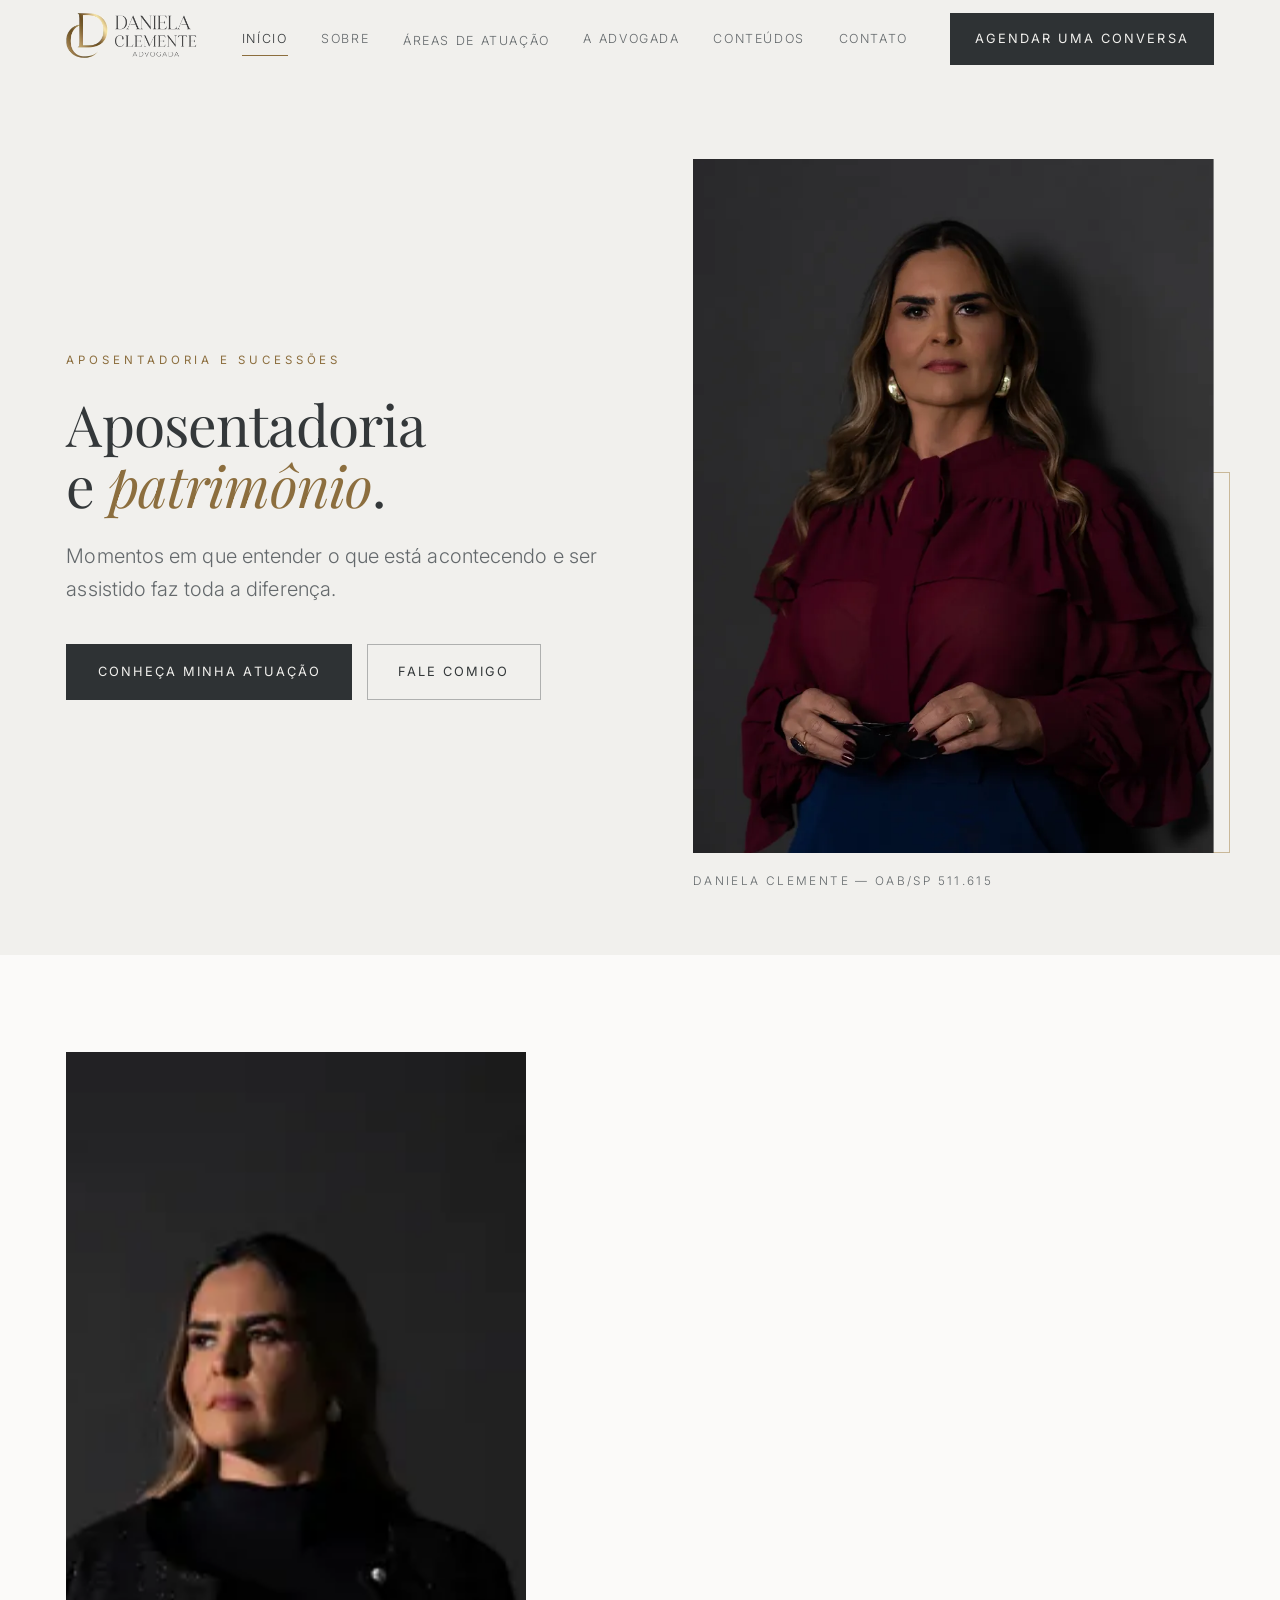
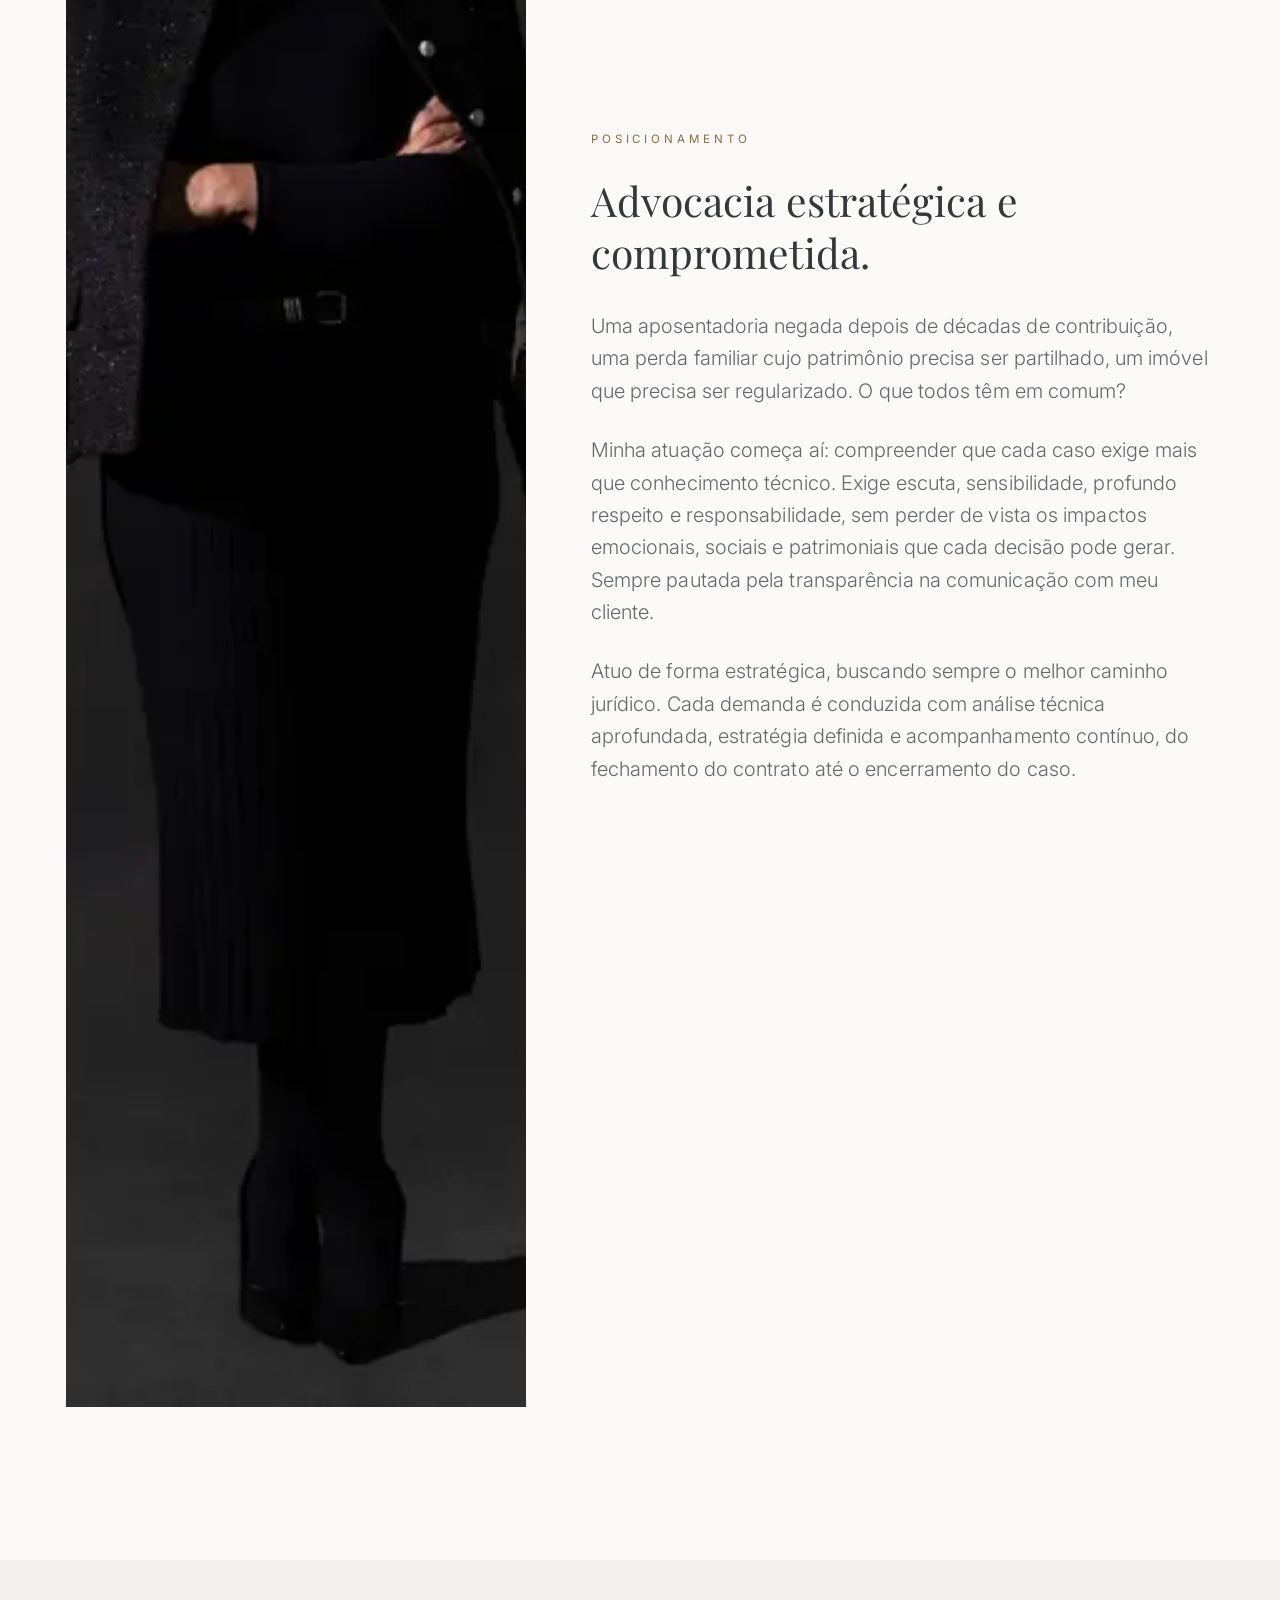
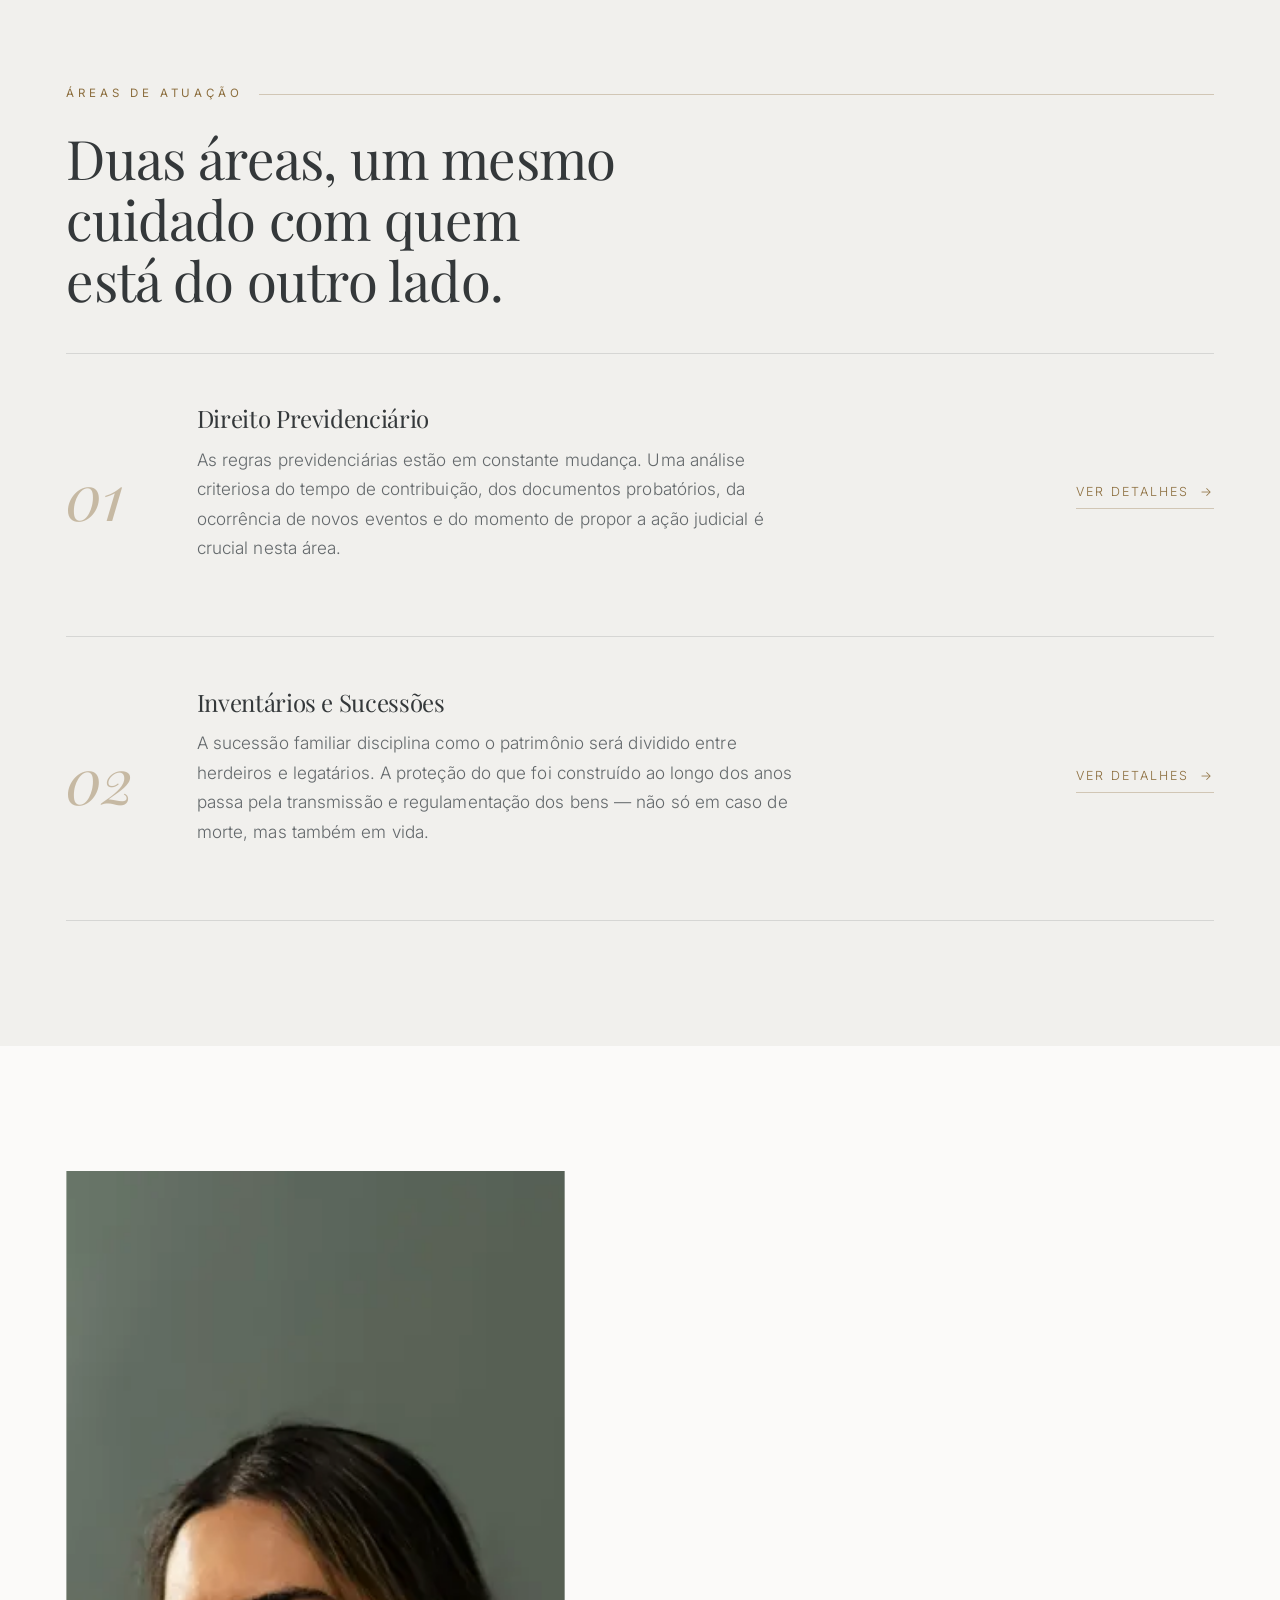
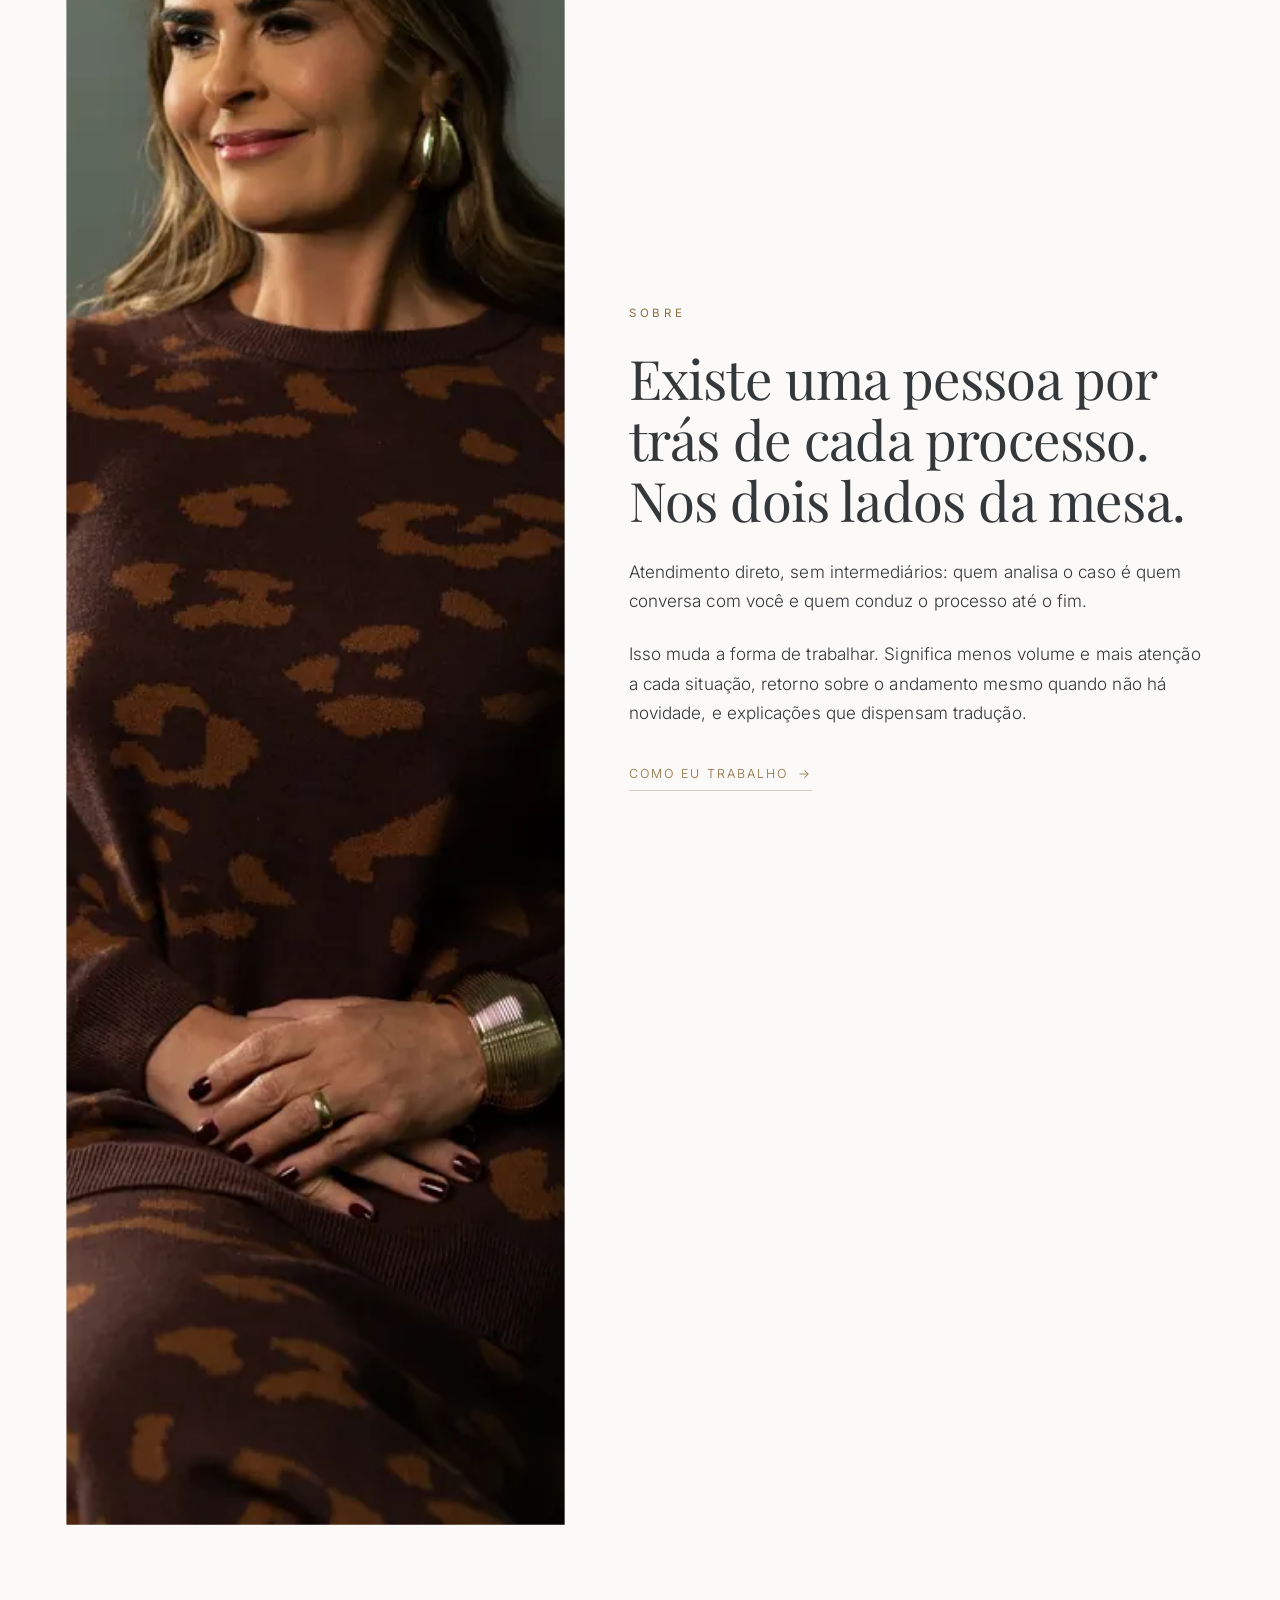
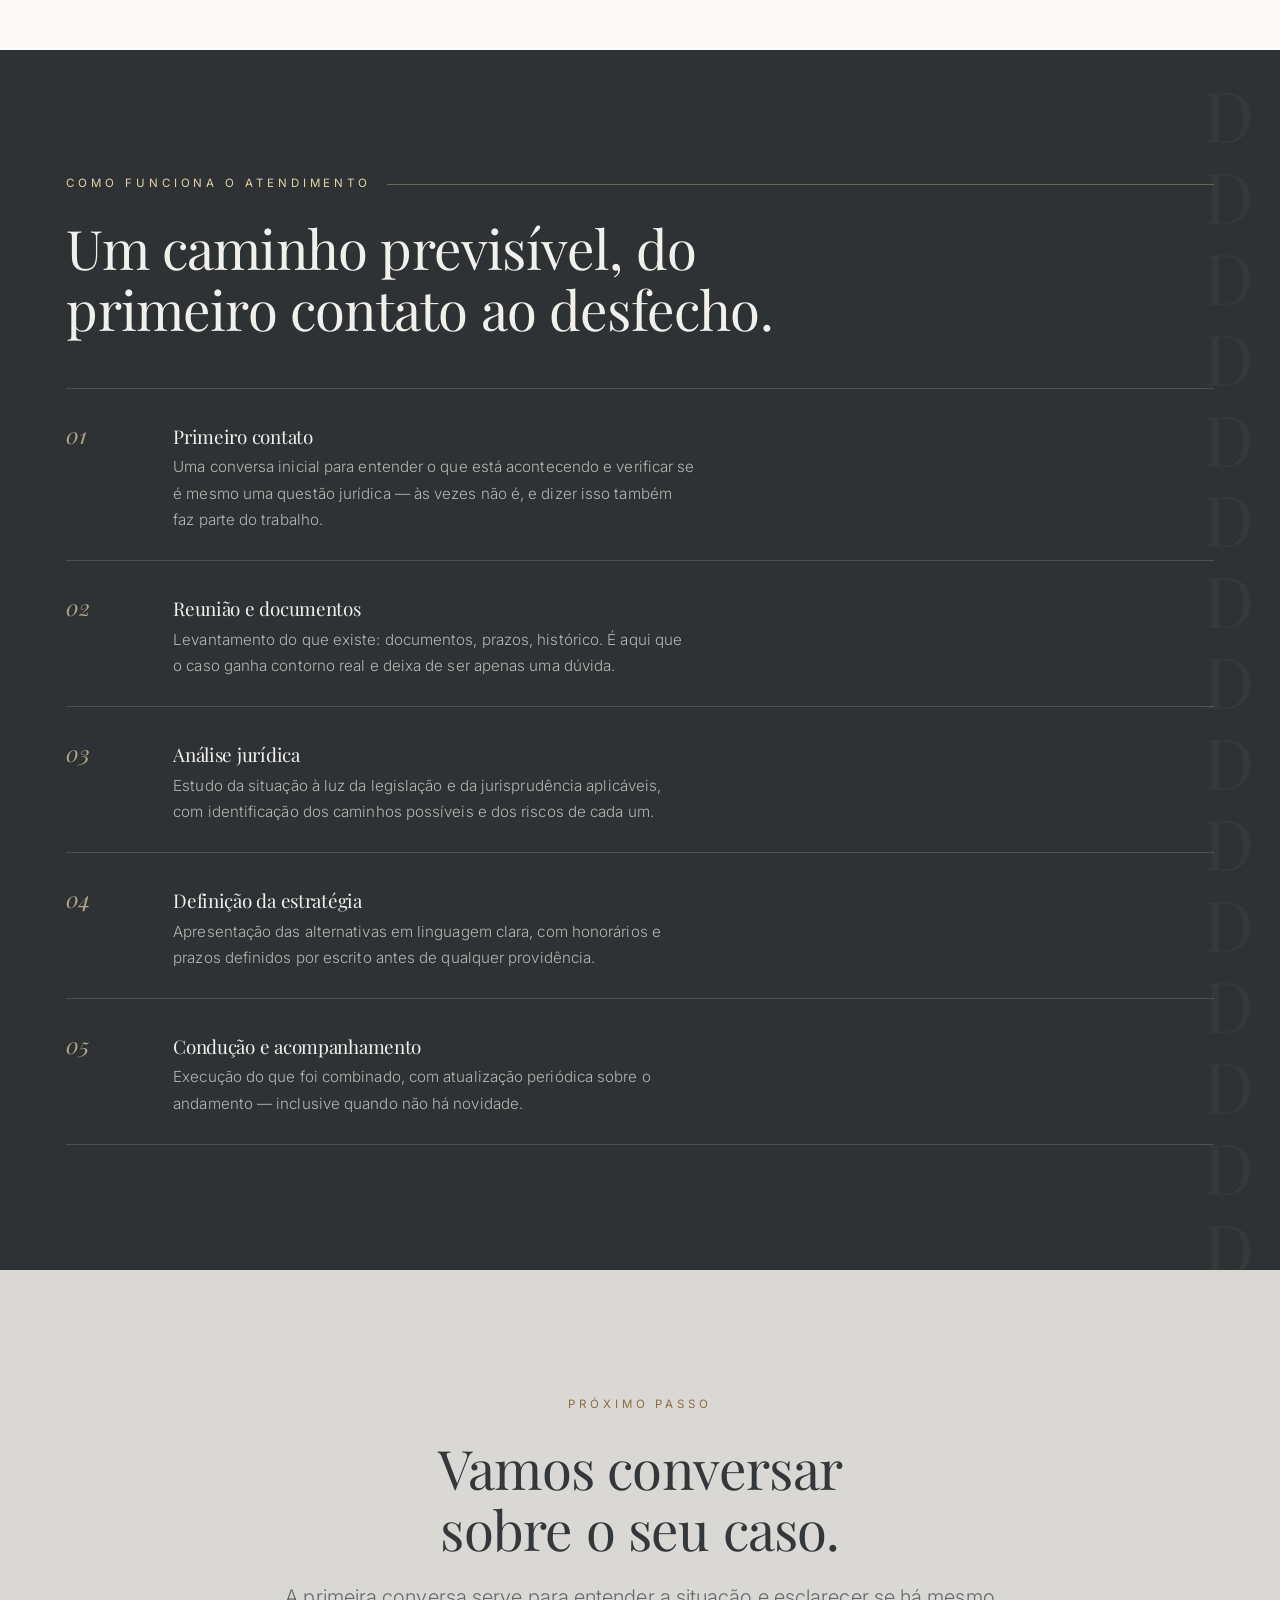
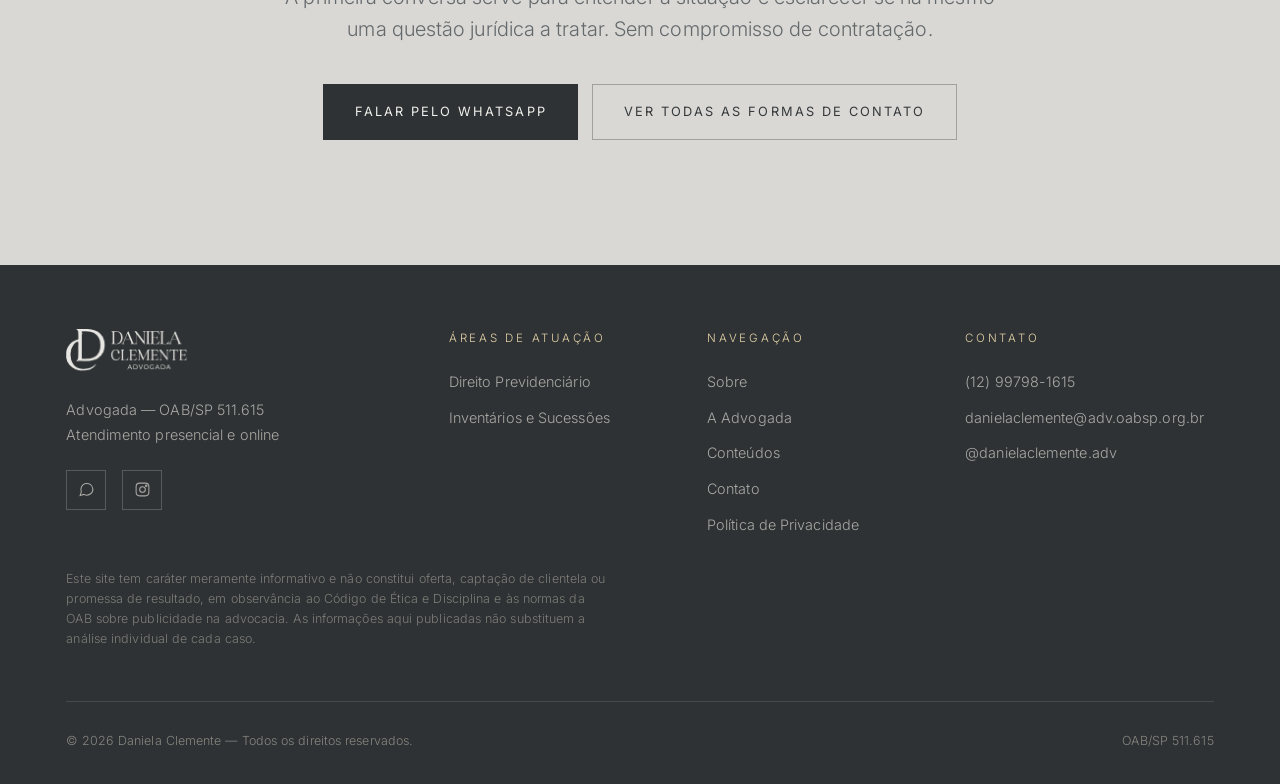
==== commit 0e47e0a0: "Publica o site institucional completo Substitui a previa de arquivo unico pelas nove paginas do site" ====
--- a/index.html
+++ b/index.html
@@ -3,810 +3,52 @@
 <head>
 <meta charset="utf-8">
 <meta name="viewport" content="width=device-width, initial-scale=1">
-<title>Prévia — Daniela Clemente, Advogada</title>
+<title>Daniela Clemente — Advogada | Previdenciário, Inventários e Sucessões</title>
+<meta name="description" content="Advocacia em Direito Previdenciário e em Inventários e Sucessões. Atendimento presencial e online. OAB/SP 511.615.">
+<link rel="canonical" href="https://joaopedrowilliam.github.io/site-dinaela-clemente/">
+<meta name="robots" content="noindex, nofollow">
+<meta property="og:type" content="website">
+<meta property="og:site_name" content="Daniela Clemente — Advogada">
+<meta property="og:locale" content="pt_BR">
+<meta property="og:title" content="Daniela Clemente — Advogada | Previdenciário, Inventários e Sucessões">
+<meta property="og:description" content="Advocacia em Direito Previdenciário e em Inventários e Sucessões. Atendimento presencial e online. OAB/SP 511.615.">
+<meta property="og:url" content="https://joaopedrowilliam.github.io/site-dinaela-clemente/">
+<meta property="og:image" content="https://joaopedrowilliam.github.io/site-dinaela-clemente/assets/img/og.jpg">
+<meta name="twitter:card" content="summary_large_image">
+<meta name="theme-color" content="#2e3234">
+<link rel="icon" href="assets/img/favicon.ico" sizes="any">
+<link rel="icon" type="image/png" href="assets/img/icone-512.png" sizes="512x512">
+<link rel="apple-touch-icon" href="assets/img/icone-180.png">
+<link rel="manifest" href="site.webmanifest">
 <link rel="preconnect" href="https://fonts.googleapis.com"><link rel="preconnect" href="https://fonts.gstatic.com" crossorigin><link rel="stylesheet" href="https://fonts.googleapis.com/css2?family=Playfair+Display:ital,wght@0,400;0,500;1,400&family=Inter:wght@300;400;500&display=swap">
-<style>/* =========================================================
-   DANIELA CLEMENTE — ADVOGADA
-   Sistema visual derivado do cartão de visita e do logotipo.
-   ========================================================= */
-
-/* ---------- 1. TOKENS ---------- */
-:root {
-  /* Cores extraídas dos arquivos da identidade */
-  --grafite:        #5f6467;  /* fundo do cartão de visita */
-  --grafite-fundo:  #2e3234;  /* derivado — seções escuras */
-  --grafite-linha:  #4a4f52;
-  --tinta:          #34383a;  /* texto principal */
-  --tinta-suave:    #64696c;  /* texto secundário */
-  --greige:         #d9d8d5;  /* fundo do logotipo circular */
-  --papel:          #f1f0ed;  /* fundo principal */
-  --papel-claro:    #fbfaf9;
-  --bronze:         #8c6e3e;  /* monograma — tom escuro */
-  --bronze-claro:   #a98b57;  /* monograma — tom médio */
-  --champagne:      #e5d3a8;  /* monograma — tom claro */
-  --bordo:          #5c2334;  /* acento secundário */
-
-  /* Tipografia */
-  --display: "Playfair Display", "Times New Roman", serif;
-  --texto: "Inter", -apple-system, BlinkMacSystemFont, "Segoe UI", sans-serif;
-
-  /* Escala tipográfica fluida */
-  --t-hero:  clamp(2rem, 1.4rem + 2.75vw, 3.55rem);
-  --t-h1:    clamp(1.95rem, 1.35rem + 2.6vw, 3.4rem);
-  --t-h2:    clamp(1.6rem, 1.2rem + 1.75vw, 2.55rem);
-  --t-h3:    clamp(1.2rem, 1.05rem + 0.6vw, 1.5rem);
-  --t-corpo: clamp(1rem, 0.97rem + 0.16vw, 1.075rem);
-  --t-lead:  clamp(1.08rem, 1rem + 0.4vw, 1.25rem);
-  --t-mini:  0.72rem;
-
-  /* Ritmo vertical e layout */
-  --secao-y: clamp(4.5rem, 3rem + 6vw, 8.5rem);
-  --gutter:  clamp(1.25rem, 0.5rem + 3vw, 3.5rem);
-  --max:     1240px;
-  --max-texto: 62ch;
-  --transicao: 480ms cubic-bezier(0.22, 0.61, 0.36, 1);
+<link rel="stylesheet" href="assets/style.css">
+<script type="application/ld+json">
+{
+  "@context": "https://schema.org",
+  "@type": "Attorney",
+  "name": "Daniela Clemente",
+  "description": "Advocacia em Direito Previdenciário e em Inventários e Sucessões.",
+  "url": "https://joaopedrowilliam.github.io/site-dinaela-clemente",
+  "telephone": "+5512997981615",
+  "email": "danielaclemente@adv.oabsp.org.br",
+  "sameAs": [
+    "https://www.instagram.com/danielaclemente.adv/"
+  ],
+  "areaServed": "[REGIÃO DE ATUAÇÃO]",
+  "knowsAbout": [
+    "Direito Previdenciário",
+    "Inventários e Sucessões"
+  ]
 }
-
-/* ---------- 2. RESET ---------- */
-*, *::before, *::after { box-sizing: border-box; }
-html { -webkit-text-size-adjust: 100%; scroll-behavior: smooth; }
-body, h1, h2, h3, h4, p, figure, blockquote, dl, dd, ul, ol { margin: 0; padding: 0; }
-ul[class], ol[class] { list-style: none; }
-img, picture, svg { display: block; max-width: 100%; }
-button, input, select, textarea { font: inherit; color: inherit; }
-
-body {
-  background: var(--papel);
-  color: var(--tinta);
-  font-family: var(--texto);
-  font-size: var(--t-corpo);
-  font-weight: 300;
-  line-height: 1.72;
-  letter-spacing: 0.005em;
-  -webkit-font-smoothing: antialiased;
-  overflow-x: hidden;
-}
-
-h1, h2, h3, h4 {
-  font-family: var(--display);
-  font-weight: 400;
-  line-height: 1.12;
-  letter-spacing: -0.015em;
-  text-wrap: balance;
-}
-
-a { color: inherit; text-decoration: none; }
-::selection { background: var(--champagne); color: var(--grafite-fundo); }
-
-:focus-visible {
-  outline: 2px solid var(--bronze);
-  outline-offset: 3px;
-  border-radius: 1px;
-}
-
-.pular-para-conteudo {
-  position: absolute; left: -9999px; top: 0; z-index: 200;
-  background: var(--grafite-fundo); color: #fff;
-  padding: 0.9rem 1.4rem; font-size: 0.85rem;
-}
-.pular-para-conteudo:focus { left: 0; }
-
-.sr-only {
-  position: absolute; width: 1px; height: 1px;
-  padding: 0; margin: -1px; overflow: hidden;
-  clip: rect(0 0 0 0); white-space: nowrap; border: 0;
-}
-
-/* ---------- 3. ESTRUTURA ---------- */
-.env { width: 100%; max-width: var(--max); margin-inline: auto; padding-inline: var(--gutter); }
-.env--estreito { max-width: 860px; }
-
-.secao { padding-block: var(--secao-y); position: relative; }
-.secao--escura { background: var(--grafite-fundo); color: var(--greige); }
-.secao--greige { background: var(--greige); }
-.secao--clara  { background: var(--papel-claro); }
-.secao--topo-fino { padding-top: clamp(2.5rem, 1.5rem + 3vw, 4.5rem); }
-
-/* ---------- 4. ELEMENTOS TIPOGRÁFICOS ---------- */
-
-/* Rótulo em caixa alta espaçada — replica o cartão de visita */
-.rotulo {
-  display: block;
-  font-size: var(--t-mini);
-  font-weight: 400;
-  letter-spacing: 0.34em;
-  text-transform: uppercase;
-  color: var(--bronze);
-  margin-bottom: 1.5rem;
-}
-.secao--escura .rotulo { color: var(--champagne); }
-
-.rotulo--linha { display: flex; align-items: center; gap: 1rem; }
-.rotulo--linha::after {
-  content: ""; flex: 1; height: 1px;
-  background: currentColor; opacity: 0.32;
-}
-
-.lead {
-  font-size: var(--t-lead);
-  line-height: 1.62;
-  color: var(--tinta-suave);
-  max-width: var(--max-texto);
-}
-.secao--escura .lead { color: #c3c2be; }
-
-.prosa p { max-width: var(--max-texto); margin-bottom: 1.35em; }
-.prosa p:last-child { margin-bottom: 0; }
-
-/* Numeração — usada apenas onde a ordem carrega informação */
-.numero {
-  font-family: var(--display);
-  font-size: clamp(2.4rem, 1.6rem + 3vw, 4rem);
-  line-height: 1;
-  color: var(--bronze);
-  opacity: 0.42;
-  font-style: italic;
-}
-
-.titulo-secao { font-size: var(--t-h1); max-width: 22ch; margin-bottom: 2.6rem; }
-.titulo-secao--solto { margin-bottom: 1.6rem; }
-.secao--escura .titulo-secao { color: var(--papel); }
-.bloco-intro { margin-bottom: 3rem; }
-
-.regra { height: 1px; background: var(--tinta); opacity: 0.14; border: 0; margin: 0; }
-.secao--escura .regra { background: var(--greige); opacity: 0.18; }
-
-/* ---------- 5. ELEMENTO DE ASSINATURA ----------
-   Coluna de "D" fantasma, ecoando a marca d'água lateral do cartão. */
-.monograma-faixa {
-  position: absolute;
-  top: 0; bottom: 0; right: 0;
-  width: clamp(58px, 8vw, 108px);
-  overflow: hidden;
-  display: flex; flex-direction: column;
-  align-items: center; justify-content: flex-start;
-  gap: 0.1em;
-  pointer-events: none;
-  user-select: none;
-  font-family: var(--display);
-  font-size: clamp(2.6rem, 6vw, 4.4rem);
-  line-height: 1.05;
-  color: var(--greige);
-  opacity: 0.04;
-  padding-top: 0.4em;
-}
-@media (max-width: 720px) { .monograma-faixa { display: none; } }
-
-/* ---------- 6. BOTÕES ---------- */
-.btn {
-  display: inline-flex; align-items: center; gap: 0.7rem;
-  padding: 1rem 1.9rem;
-  font-size: 0.8rem; font-weight: 400;
-  letter-spacing: 0.16em; text-transform: uppercase;
-  border: 1px solid transparent;
-  cursor: pointer;
-  transition: background var(--transicao), color var(--transicao), border-color var(--transicao);
-}
-.btn--solido {
-  background: var(--grafite-fundo); color: var(--papel);
-  border-color: var(--grafite-fundo);
-}
-.btn--solido:hover { background: var(--bronze); border-color: var(--bronze); }
-
-.btn--linha { border-color: rgba(52,56,58,0.35); color: var(--tinta); }
-.btn--linha:hover { border-color: var(--bronze); color: var(--bronze); }
-
-.secao--escura .btn--linha { border-color: rgba(217,216,213,0.4); color: var(--greige); }
-.secao--escura .btn--linha:hover { border-color: var(--champagne); color: var(--champagne); }
-
-.btn--claro { background: var(--champagne); color: var(--grafite-fundo); border-color: var(--champagne); }
-.btn--claro:hover { background: #fff; border-color: #fff; }
-
-.grupo-btn { display: flex; flex-wrap: wrap; gap: 0.9rem; }
-@media (max-width: 560px) {
-  .grupo-btn .btn { width: 100%; justify-content: center; }
-}
-
-/* Link com traço animado */
-.link-seta {
-  display: inline-flex; align-items: center; gap: 0.65rem;
-  font-size: 0.78rem; letter-spacing: 0.16em; text-transform: uppercase;
-  color: var(--bronze);
-  padding-bottom: 0.35rem;
-  border-bottom: 1px solid rgba(140,110,62,0.32);
-  transition: color var(--transicao), border-color var(--transicao), gap var(--transicao);
-}
-.link-seta:hover { color: var(--tinta); border-color: var(--tinta); gap: 1rem; }
-.secao--escura .link-seta { color: var(--champagne); border-color: rgba(229,211,168,0.35); }
-.secao--escura .link-seta:hover { color: #fff; border-color: #fff; }
-
-/* ---------- 7. CABEÇALHO ---------- */
-.cabecalho {
-  position: sticky; top: 0; z-index: 100;
-  background: rgba(241,240,237,0.92);
-  backdrop-filter: blur(12px);
-  border-bottom: 1px solid transparent;
-  transition: border-color 300ms ease, background 300ms ease;
-}
-.cabecalho.rolado { border-bottom-color: rgba(52,56,58,0.12); }
-
-.cabecalho__interno {
-  display: flex; align-items: center; justify-content: space-between;
-  gap: 1.5rem;
-  min-height: 78px;
-}
-.marca img { height: 42px; width: auto; }
-@media (min-width: 900px) { .marca img { height: 52px; } }
-
-.nav { display: none; }
-@media (min-width: 1024px) {
-  .nav { display: flex; align-items: center; gap: 2.1rem; }
-}
-.nav__link {
-  position: relative;
-  font-size: 0.78rem; letter-spacing: 0.13em; text-transform: uppercase;
-  color: var(--tinta-suave);
-  padding-block: 0.4rem;
-  transition: color 260ms ease;
-}
-.nav__link::after {
-  content: ""; position: absolute; left: 0; bottom: 0;
-  width: 100%; height: 1px; background: var(--bronze);
-  transform: scaleX(0); transform-origin: left;
-  transition: transform 320ms cubic-bezier(0.22,0.61,0.36,1);
-}
-.nav__link:hover { color: var(--tinta); }
-.nav__link:hover::after, .nav__link[aria-current="page"]::after { transform: scaleX(1); }
-.nav__link[aria-current="page"] { color: var(--tinta); }
-
-/* Submenu */
-.nav__grupo { position: relative; }
-.nav__submenu {
-  position: absolute; top: calc(100% + 0.6rem); left: -1.2rem;
-  min-width: 268px;
-  background: var(--papel-claro);
-  border: 1px solid rgba(52,56,58,0.1);
-  padding: 0.6rem 0;
-  opacity: 0; visibility: hidden; transform: translateY(-6px);
-  transition: opacity 240ms ease, transform 240ms ease, visibility 240ms;
-}
-.nav__grupo:hover .nav__submenu,
-.nav__grupo:focus-within .nav__submenu { opacity: 1; visibility: visible; transform: translateY(0); }
-.nav__submenu a {
-  display: block; padding: 0.7rem 1.4rem;
-  font-size: 0.85rem; color: var(--tinta-suave);
-  transition: background 200ms ease, color 200ms ease;
-}
-.nav__submenu a:hover { background: var(--greige); color: var(--tinta); }
-
-.cabecalho__acao { display: none; }
-@media (min-width: 1024px) { .cabecalho__acao { display: inline-flex; padding: 0.85rem 1.5rem; } }
-
-/* Menu mobile */
-.hamburguer {
-  display: flex; flex-direction: column; justify-content: center; gap: 5px;
-  width: 46px; height: 46px; padding: 0 11px;
-  background: none; border: 0; cursor: pointer;
-}
-@media (min-width: 1024px) { .hamburguer { display: none; } }
-.hamburguer span {
-  display: block; height: 1px; width: 100%; background: var(--tinta);
-  transition: transform 320ms ease, opacity 240ms ease;
-}
-.hamburguer[aria-expanded="true"] span:nth-child(1) { transform: translateY(6px) rotate(45deg); }
-.hamburguer[aria-expanded="true"] span:nth-child(2) { opacity: 0; }
-.hamburguer[aria-expanded="true"] span:nth-child(3) { transform: translateY(-6px) rotate(-45deg); }
-
-.menu-mobile {
-  position: fixed; inset: 78px 0 0 0;
-  background: var(--papel);
-  padding: 2rem var(--gutter) 3rem;
-  overflow-y: auto;
-  z-index: 99;
-  opacity: 0; visibility: hidden; transform: translateY(-12px);
-  transition: opacity 320ms ease, transform 320ms ease, visibility 320ms;
-}
-.menu-mobile.aberto { opacity: 1; visibility: visible; transform: translateY(0); }
-@media (min-width: 1024px) { .menu-mobile { display: none; } }
-.menu-mobile a.menu-mobile__item {
-  display: block;
-  font-family: var(--display); font-size: 1.7rem;
-  padding: 0.75rem 0;
-  border-bottom: 1px solid rgba(52,56,58,0.1);
-}
-.menu-mobile__sub { padding: 0.2rem 0 0.9rem 0; }
-.menu-mobile__sub a {
-  display: block; padding: 0.5rem 0 0.5rem 1.1rem;
-  font-size: 0.92rem; color: var(--tinta-suave);
-  border-left: 1px solid rgba(140,110,62,0.35);
-  margin-left: 0.2rem;
-}
-.menu-mobile .btn { margin-top: 2rem; width: 100%; justify-content: center; }
-
-/* ---------- 8. HERO ---------- */
-.hero { position: relative; padding-block: clamp(2.5rem, 1rem + 5vw, 5.5rem) 0; overflow: hidden; }
-.hero__grade {
-  display: grid; gap: clamp(2.5rem, 1rem + 5vw, 4.5rem);
-  align-items: center;
-}
-@media (min-width: 900px) {
-  .hero__grade { grid-template-columns: 1.05fr 0.95fr; gap: clamp(3rem, 4vw, 5rem); }
-  .hero { padding-bottom: clamp(3rem, 5vw, 6rem); }
-}
-
-.hero__titulo {
-  font-size: var(--t-hero);
-  line-height: 1.06;
-  margin-bottom: 1.6rem;
-}
-.hero__titulo em {
-  font-style: italic;
-  color: var(--bronze);
-}
-.hero__sub { max-width: 46ch; }
-.hero__acoes { margin-top: 2.4rem; }
-
-.hero__figura { position: relative; isolation: isolate; }
-.hero__figura img {
-  width: 100%; height: auto;
-  aspect-ratio: 4 / 5;
-  object-fit: cover;
-  object-position: center 18%;
-}
-/* Moldura fina deslocada — detalhe discreto, sem sombra */
-.hero__figura::after {
-  content: ""; position: absolute;
-  right: -16px; bottom: 2.4rem;
-  width: 58%; height: 52%;
-  border: 1px solid var(--bronze-claro);
-  opacity: 0.55;
-  z-index: -1;
-}
-@media (max-width: 899px) { .hero__figura::after { display: none; } }
-@media (min-width: 900px) {
-  .hero__figura img { aspect-ratio: 3 / 4; }
-}
-
-.hero__nota {
-  margin-top: 1.1rem;
-  font-size: 0.74rem; letter-spacing: 0.2em; text-transform: uppercase;
-  color: var(--tinta-suave);
-}
-
-/* ---------- 9. FAIXA DE MANIFESTO ---------- */
-.manifesto__grade { display: grid; gap: clamp(2.5rem, 5vw, 4rem); }
-@media (min-width: 900px) { .manifesto__grade { grid-template-columns: 0.85fr 1.15fr; align-items: center; } }
-.manifesto__citacao {
-  font-family: var(--display);
-  font-size: var(--t-h2);
-  line-height: 1.28;
-  color: var(--papel);
-  margin-bottom: 2rem;
-}
-.manifesto__figura img {
-  width: 100%; aspect-ratio: 1 / 1; object-fit: cover; object-position: center 14%;
-  filter: grayscale(0.18) contrast(1.02);
-}
-@media (min-width: 900px) { .manifesto__figura img { aspect-ratio: 5 / 6; } }
-
-/* ---------- 10. ÁREAS DE ATUAÇÃO ---------- */
-.areas { display: grid; }
-.area-item {
-  display: grid; gap: 1.5rem;
-  padding-block: clamp(2.4rem, 4vw, 3.4rem);
-  border-top: 1px solid rgba(52,56,58,0.14);
-  align-items: start;
-}
-.area-item:last-child { border-bottom: 1px solid rgba(52,56,58,0.14); }
-@media (min-width: 860px) {
-  .area-item { grid-template-columns: 92px 1fr 300px; gap: clamp(1.5rem, 3vw, 3rem); align-items: center; }
-}
-.area-item__titulo { font-size: var(--t-h3); margin-bottom: 0.8rem; }
-.area-item__texto { color: var(--tinta-suave); max-width: 56ch; margin-bottom: 1.4rem; }
-.area-item__acao { justify-self: start; }
-@media (min-width: 860px) { .area-item__acao { justify-self: end; } }
-
-/* Cartões da página-hub */
-.grade-areas { display: grid; gap: clamp(1.5rem, 3vw, 2.5rem); }
-@media (min-width: 780px) { .grade-areas { grid-template-columns: repeat(3, 1fr); } }
-.cartao-area {
-  display: flex; flex-direction: column;
-  background: var(--papel-claro);
-  border: 1px solid rgba(52,56,58,0.1);
-  transition: border-color var(--transicao), transform var(--transicao);
-}
-.cartao-area:hover { border-color: var(--bronze-claro); transform: translateY(-4px); }
-
-.cartao-area__topo {
-  display: flex; align-items: center; justify-content: space-between;
-  padding: clamp(1.6rem, 3vw, 2.1rem) clamp(1.5rem, 3vw, 2.1rem) clamp(1.3rem, 2.5vw, 1.7rem);
-  border-bottom: 1px solid rgba(52,56,58,0.1);
-}
-.icone-area {
-  width: clamp(64px, 10vw, 76px); height: auto;
-  color: var(--tinta-suave);
-  transition: color var(--transicao);
-}
-.icone-area__acento { color: var(--bronze-claro); transition: color var(--transicao); }
-.cartao-area:hover .icone-area { color: var(--tinta); }
-.cartao-area:hover .icone-area__acento { color: var(--bronze); }
-
-.cartao-area__corpo { padding: clamp(1.5rem, 3vw, 2.1rem); display: flex; flex-direction: column; flex: 1; }
-.cartao-area__num {
-  font-family: var(--display); font-style: italic;
-  font-size: 1.65rem; color: var(--bronze); opacity: 0.5;
-}
-.cartao-area__titulo { font-size: var(--t-h3); margin-bottom: 0.9rem; }
-.cartao-area__texto { font-size: 0.94rem; color: var(--tinta-suave); flex: 1; margin-bottom: 1.6rem; }
-
-/* ---------- 11. SOBRE / RETRATO ---------- */
-.retrato-bloco { display: grid; gap: clamp(2.5rem, 5vw, 4.5rem); align-items: center; }
-@media (min-width: 900px) {
-  .retrato-bloco { grid-template-columns: 0.92fr 1.08fr; }
-  .retrato-bloco--inverso > *:first-child { order: 2; }
-}
-.retrato-bloco img { width: 100%; aspect-ratio: 4 / 5; object-fit: cover; }
-/* Fotografia de corpo inteiro: mantém o enquadramento original do fotógrafo,
-   porque o espaço negativo faz parte da composição. */
-.retrato-bloco--integral img { aspect-ratio: auto; height: auto; }
-@media (min-width: 900px) { .retrato-bloco--integral { align-items: start; } }
-
-/* ---------- 12. PRINCÍPIOS / MÉTODO ---------- */
-.grade-principios { display: grid; gap: clamp(1.8rem, 3vw, 2.6rem); }
-@media (min-width: 700px) { .grade-principios { grid-template-columns: repeat(2, 1fr); } }
-.principio { border-top: 1px solid rgba(52,56,58,0.16); padding-top: 1.4rem; }
-.secao--escura .principio { border-color: rgba(217,216,213,0.2); }
-.principio__titulo { font-size: 1.22rem; margin-bottom: 0.7rem; }
-.principio__texto { font-size: 0.96rem; color: var(--tinta-suave); }
-.secao--escura .principio__texto { color: #b6b5b1; }
-
-/* Etapas — sequência real, por isso numeradas */
-.etapas { counter-reset: etapa; display: grid; gap: 0; }
-.etapa {
-  display: grid; gap: 0.4rem 1.8rem;
-  padding-block: 1.7rem;
-  border-top: 1px solid rgba(217,216,213,0.18);
-}
-.etapa:last-child { border-bottom: 1px solid rgba(217,216,213,0.18); }
-@media (min-width: 720px) { .etapa { grid-template-columns: 78px 1fr; align-items: baseline; } }
-.etapa__num {
-  font-family: var(--display); font-style: italic;
-  font-size: 1.4rem; color: var(--champagne); opacity: 0.72;
-}
-.etapa__titulo { font-size: 1.18rem; margin-bottom: 0.45rem; color: var(--papel); }
-.etapa__texto { font-size: 0.95rem; color: #b6b5b1; max-width: 58ch; }
-
-/* ---------- 13. LISTA DE SERVIÇOS ---------- */
-.lista-servicos { display: grid; gap: 0; }
-@media (min-width: 640px) { .lista-servicos { grid-template-columns: repeat(2, 1fr); column-gap: clamp(2rem, 4vw, 4rem); } }
-.lista-servicos li {
-  padding-block: 0.95rem;
-  border-bottom: 1px solid rgba(52,56,58,0.13);
-  font-size: 1rem;
-  display: flex; align-items: center; gap: 0.9rem;
-}
-.lista-servicos li::before {
-  content: ""; width: 14px; height: 1px; background: var(--bronze-claro); flex: none;
-}
-
-/* ---------- 14. PERGUNTAS FREQUENTES ---------- */
-.faq { border-top: 1px solid rgba(52,56,58,0.14); }
-.faq__item { border-bottom: 1px solid rgba(52,56,58,0.14); }
-.faq__botao {
-  width: 100%; display: flex; align-items: center; justify-content: space-between; gap: 1.5rem;
-  padding: 1.5rem 0; background: none; border: 0; cursor: pointer; text-align: left;
-  font-family: var(--display); font-size: var(--t-h3); line-height: 1.3;
-  transition: color 260ms ease;
-}
-.faq__botao:hover { color: var(--bronze); }
-.faq__sinal { flex: none; width: 16px; height: 16px; position: relative; }
-.faq__sinal::before, .faq__sinal::after {
-  content: ""; position: absolute; background: var(--bronze);
-  transition: transform 320ms cubic-bezier(0.22,0.61,0.36,1);
-}
-.faq__sinal::before { top: 50%; left: 0; width: 100%; height: 1px; margin-top: -0.5px; }
-.faq__sinal::after  { left: 50%; top: 0; height: 100%; width: 1px; margin-left: -0.5px; }
-.faq__botao[aria-expanded="true"] .faq__sinal::after { transform: rotate(90deg); }
-.faq__resposta { overflow: hidden; height: 0; transition: height 380ms cubic-bezier(0.22,0.61,0.36,1); }
-.faq__resposta > div { padding-bottom: 1.7rem; color: var(--tinta-suave); max-width: var(--max-texto); }
-
-/* ---------- 15. FICHA (A ADVOGADA) ---------- */
-.ficha { display: grid; gap: 0; }
-.ficha__linha {
-  display: grid; gap: 0.25rem 2rem;
-  padding-block: 1.25rem;
-  border-bottom: 1px solid rgba(52,56,58,0.13);
-}
-@media (min-width: 640px) { .ficha__linha { grid-template-columns: 190px 1fr; align-items: baseline; } }
-.ficha__rotulo {
-  font-size: var(--t-mini); letter-spacing: 0.22em; text-transform: uppercase;
-  color: var(--bronze);
-}
-.ficha__valor { font-size: 1rem; }
-
-/* Marcação visível de conteúdo pendente */
-.pendente {
-  background: rgba(229,211,168,0.4);
-  border-bottom: 1px dashed var(--bronze);
-  padding: 0.05em 0.35em;
-  font-style: italic;
-  color: var(--bronze);
-}
-
-/* ---------- 16. CONTATO ---------- */
-.contato__grade { display: grid; gap: clamp(2.5rem, 5vw, 4.5rem); }
-@media (min-width: 900px) { .contato__grade { grid-template-columns: 0.85fr 1.15fr; } }
-
-.canais { display: grid; gap: 0; }
-.canal {
-  display: flex; align-items: flex-start; gap: 1.1rem;
-  padding-block: 1.35rem;
-  border-bottom: 1px solid rgba(52,56,58,0.13);
-  transition: padding-left var(--transicao);
-}
-a.canal:hover { padding-left: 0.6rem; }
-.canal__icone { flex: none; width: 20px; height: 20px; margin-top: 0.28rem; color: var(--bronze); }
-.canal__rotulo {
-  display: block; font-size: var(--t-mini); letter-spacing: 0.22em;
-  text-transform: uppercase; color: var(--tinta-suave); margin-bottom: 0.28rem;
-}
-.canal__valor { font-size: 1.02rem; word-break: break-word; }
-
-/* Formulário */
-.form { display: grid; gap: 1.5rem; }
-.campo { display: grid; gap: 0.5rem; }
-.campo label {
-  font-size: var(--t-mini); letter-spacing: 0.2em; text-transform: uppercase; color: var(--tinta-suave);
-}
-.campo input, .campo select, .campo textarea {
-  background: transparent;
-  border: 0; border-bottom: 1px solid rgba(52,56,58,0.28);
-  padding: 0.75rem 0;
-  font-size: 1rem; font-weight: 300;
-  border-radius: 0;
-  transition: border-color 280ms ease;
-}
-.campo input:focus, .campo select:focus, .campo textarea:focus {
-  outline: none; border-bottom-color: var(--bronze);
-}
-.campo textarea { resize: vertical; min-height: 118px; }
-.campo select { appearance: none; cursor: pointer; }
-.campo--select { position: relative; }
-.campo--select::after {
-  content: ""; position: absolute; right: 4px; bottom: 1.3rem;
-  width: 7px; height: 7px; border-right: 1px solid var(--tinta-suave); border-bottom: 1px solid var(--tinta-suave);
-  transform: rotate(45deg); pointer-events: none;
-}
-.form__consentimento { display: flex; gap: 0.8rem; align-items: flex-start; font-size: 0.86rem; color: var(--tinta-suave); }
-.form__consentimento input { width: 17px; height: 17px; margin-top: 0.25rem; flex: none; accent-color: var(--bronze); }
-.form__retorno { font-size: 0.92rem; padding: 0.9rem 1.1rem; display: none; }
-.form__retorno.ok { display: block; background: rgba(140,110,62,0.12); color: var(--bronze); }
-.form__retorno.erro { display: block; background: rgba(92,35,52,0.1); color: var(--bordo); }
-
-/* ---------- 17. CTA FINAL ---------- */
-.cta-final { text-align: center; }
-.cta-final h2 { font-size: var(--t-h1); margin-bottom: 1.3rem; }
-.cta-final .lead { margin-inline: auto; text-align: center; }
-.cta-final .grupo-btn { justify-content: center; margin-top: 2.4rem; }
-
-/* ---------- 18. CONTEÚDOS ---------- */
-.filtros { display: flex; flex-wrap: wrap; gap: 0.6rem; margin-bottom: 3rem; }
-.filtro {
-  padding: 0.6rem 1.25rem;
-  border: 1px solid rgba(52,56,58,0.22);
-  font-size: 0.75rem; letter-spacing: 0.14em; text-transform: uppercase;
-  background: none; cursor: pointer;
-  transition: all 260ms ease;
-}
-.filtro:hover { border-color: var(--bronze); color: var(--bronze); }
-.filtro[aria-pressed="true"] { background: var(--grafite-fundo); border-color: var(--grafite-fundo); color: var(--papel); }
-
-.vazio {
-  border: 1px dashed rgba(52,56,58,0.3);
-  padding: clamp(2.5rem, 5vw, 4.5rem);
-  text-align: center;
-}
-.vazio__titulo { font-size: var(--t-h3); margin-bottom: 0.9rem; }
-.vazio__texto { color: var(--tinta-suave); max-width: 48ch; margin-inline: auto; }
-
-/* ---------- 18b. ARTIGOS ---------- */
-.lista-artigos { display: grid; gap: 0; }
-.artigo-card {
-  padding-block: clamp(2rem, 3.5vw, 2.8rem);
-  border-top: 1px solid rgba(52,56,58,0.14);
-  max-width: 70ch;
-}
-.artigo-card:last-child { border-bottom: 1px solid rgba(52,56,58,0.14); }
-.artigo-card[hidden] { display: none; }
-.artigo-card__meta {
-  display: flex; flex-wrap: wrap; gap: 0.6rem;
-  font-size: var(--t-mini); letter-spacing: 0.18em; text-transform: uppercase;
-  color: var(--bronze); margin-bottom: 1rem;
-}
-.artigo-card__titulo { font-size: var(--t-h3); margin-bottom: 0.8rem; }
-.artigo-card__titulo a { transition: color 260ms ease; }
-.artigo-card__titulo a:hover { color: var(--bronze); }
-.artigo-card__resumo { color: var(--tinta-suave); margin-bottom: 1.4rem; }
-
-.artigo__meta {
-  display: flex; flex-wrap: wrap; gap: 0.6rem;
-  font-size: var(--t-mini); letter-spacing: 0.18em; text-transform: uppercase;
-  color: var(--bronze); margin-bottom: 2.5rem;
-}
-.artigo p { font-size: var(--t-lead); line-height: 1.75; }
-.artigo__h2 { font-size: var(--t-h3); margin: 2.8rem 0 1.1rem; }
-.artigo__lista { margin: 0 0 1.35em; max-width: var(--max-texto); }
-.artigo__lista li {
-  padding-block: 0.5rem 0.5rem; padding-left: 1.6rem; position: relative;
-  font-size: var(--t-lead); line-height: 1.6;
-}
-.artigo__lista li::before {
-  content: ""; position: absolute; left: 0; top: 1.1em;
-  width: 12px; height: 1px; background: var(--bronze-claro);
-}
-.artigo__destaque {
-  margin: 2.6rem 0; padding: 0 0 0 1.8rem;
-  border-left: 2px solid var(--bronze-claro);
-  font-family: var(--display); font-size: var(--t-h3); line-height: 1.4;
-  color: var(--tinta);
-}
-.artigo__rodape { margin-top: 3rem; padding-top: 1.8rem; border-top: 1px solid rgba(52,56,58,0.14); }
-
-.grade-relacionados { display: grid; gap: 1px; background: rgba(52,56,58,0.14); border-block: 1px solid rgba(52,56,58,0.14); }
-@media (min-width: 700px) { .grade-relacionados { grid-template-columns: repeat(2, 1fr); } }
-.relacionado {
-  display: block; background: var(--papel);
-  padding: clamp(1.5rem, 3vw, 2.1rem);
-  transition: background 260ms ease;
-}
-.secao--clara .relacionado { background: var(--papel-claro); }
-.relacionado:hover { background: var(--greige); }
-.relacionado__cat {
-  display: block; font-size: var(--t-mini); letter-spacing: 0.2em;
-  text-transform: uppercase; color: var(--bronze); margin-bottom: 0.7rem;
-}
-.relacionado__titulo { display: block; font-family: var(--display); font-size: 1.2rem; line-height: 1.3; }
-
-/* ---------- 19. CABEÇALHO DE PÁGINA ---------- */
-.pagina-topo {
-  background: var(--grafite-fundo); color: var(--greige);
-  padding-block: clamp(3.5rem, 2rem + 6vw, 7rem);
-  position: relative; overflow: hidden;
-}
-.pagina-topo h1 { font-size: var(--t-h1); color: var(--papel); margin-bottom: 1.2rem; }
-.pagina-topo .lead { color: #bfbeba; }
-.migalhas {
-  font-size: var(--t-mini); letter-spacing: 0.18em; text-transform: uppercase;
-  color: rgba(217,216,213,0.6); margin-bottom: 1.8rem;
-}
-.migalhas a { border-bottom: 1px solid transparent; transition: border-color 240ms; }
-.migalhas a:hover { border-color: currentColor; }
-.migalhas span { margin-inline: 0.6rem; opacity: 0.5; }
-
-/* ---------- 20. RODAPÉ ---------- */
-.rodape { background: var(--grafite-fundo); color: #a9a8a4; padding-block: clamp(3.5rem, 5vw, 5rem) 2rem; font-size: 0.9rem; }
-.rodape__grade { display: grid; gap: clamp(2.5rem, 4vw, 3.5rem); }
-@media (min-width: 760px) { .rodape__grade { grid-template-columns: 1.4fr 1fr 1fr; } }
-@media (min-width: 1024px) { .rodape__grade { grid-template-columns: 1.6fr 1fr 1fr 1.2fr; } }
-.rodape__marca img { height: 48px; width: auto; margin-bottom: 1.3rem; }
-.rodape__titulo {
-  font-size: var(--t-mini); letter-spacing: 0.24em; text-transform: uppercase;
-  color: var(--champagne); margin-bottom: 1.3rem;
-}
-.rodape__lista li { margin-bottom: 0.7rem; }
-.rodape__lista a { transition: color 240ms ease; }
-.rodape__lista a:hover { color: var(--papel); }
-.rodape__sociais { display: flex; gap: 1rem; margin-top: 1.4rem; }
-.rodape__sociais a {
-  width: 40px; height: 40px; display: grid; place-items: center;
-  border: 1px solid rgba(217,216,213,0.24);
-  transition: border-color 260ms ease, color 260ms ease;
-}
-.rodape__sociais a:hover { border-color: var(--champagne); color: var(--champagne); }
-.rodape__base {
-  margin-top: clamp(2.5rem, 4vw, 3.5rem); padding-top: 1.8rem;
-  border-top: 1px solid rgba(217,216,213,0.14);
-  display: flex; flex-wrap: wrap; gap: 1rem 2rem; justify-content: space-between;
-  font-size: 0.78rem; color: #86857f;
-}
-.rodape__aviso { max-width: 68ch; margin-top: 1.2rem; font-size: 0.78rem; line-height: 1.62; color: #7d7c77; }
-
-/* ---------- 21. BOTÃO FLUTUANTE DO WHATSAPP ---------- */
-.whats-flutuante {
-  position: fixed;
-  right: clamp(1rem, 2vw, 1.85rem);
-  bottom: clamp(1rem, 2vw, 1.85rem);
-  z-index: 90;
-  display: inline-flex; align-items: center;
-  height: 56px; padding-inline: 17px;
-  background: var(--grafite-fundo);
-  color: var(--champagne);
-  border-radius: 999px;
-  /* O contorno mantém o botão legível também sobre as seções escuras,
-     onde o fundo grafite se confundiria com a seção. */
-  border: 1px solid rgba(229, 211, 168, 0.5);
-  box-shadow: 0 10px 30px rgba(24, 26, 27, 0.34);
-  opacity: 0; visibility: hidden;
-  transform: translateY(18px) scale(0.94);
-  transition: opacity 480ms cubic-bezier(0.22,0.61,0.36,1),
-              transform 480ms cubic-bezier(0.22,0.61,0.36,1),
-              visibility 480ms, background 360ms ease, color 360ms ease, border-color 360ms ease;
-}
-.whats-flutuante.visivel { opacity: 1; visibility: visible; transform: none; }
-.whats-flutuante:hover { background: var(--bronze); border-color: var(--bronze); color: var(--papel); }
-.whats-flutuante svg { flex: none; }
-
-/* O rótulo só se abre no hover, para o botão não pesar sobre o conteúdo. */
-.whats-flutuante__texto {
-  max-width: 0; overflow: hidden; white-space: nowrap;
-  opacity: 0;
-  font-size: 0.76rem; letter-spacing: 0.14em; text-transform: uppercase;
-  transition: max-width 460ms cubic-bezier(0.22,0.61,0.36,1),
-              opacity 320ms ease, margin-left 460ms cubic-bezier(0.22,0.61,0.36,1);
-}
-@media (hover: hover) {
-  .whats-flutuante:hover .whats-flutuante__texto,
-  .whats-flutuante:focus-visible .whats-flutuante__texto {
-    max-width: 210px; opacity: 1; margin-left: 0.7rem;
-  }
-}
-
-/* ---------- 22. ANIMAÇÕES DE ENTRADA ---------- */
-.revelar { opacity: 0; transform: translateY(22px); }
-.revelar.dentro {
-  opacity: 1; transform: none;
-  transition: opacity 900ms cubic-bezier(0.22,0.61,0.36,1), transform 900ms cubic-bezier(0.22,0.61,0.36,1);
-}
-.revelar.dentro[data-atraso="1"] { transition-delay: 110ms; }
-.revelar.dentro[data-atraso="2"] { transition-delay: 220ms; }
-.revelar.dentro[data-atraso="3"] { transition-delay: 330ms; }
-
-/* Fotografias entram por cortina, de cima para baixo, sem deslocar o layout. */
-.revelar--imagem { opacity: 1; transform: none; }
-.revelar--imagem img {
-  clip-path: inset(0 0 100% 0);
-  transition: clip-path 1200ms cubic-bezier(0.22, 0.61, 0.36, 1);
-}
-.revelar--imagem.dentro img { clip-path: inset(0 0 0 0); }
-.revelar--imagem.dentro[data-atraso="1"] img { transition-delay: 140ms; }
-
-/* Os fios das etiquetas de seção crescem a partir da esquerda. */
-.rotulo--linha::after {
-  transform-origin: left;
-  transition: transform 1000ms 260ms cubic-bezier(0.22, 0.61, 0.36, 1);
-}
-.revelar:not(.dentro) .rotulo--linha::after { transform: scaleX(0); }
-
-/* Camadas de parallax: o transform é escrito pelo JavaScript. */
-[data-parallax] { will-change: transform; }
-
-@media (prefers-reduced-motion: reduce) {
-  html { scroll-behavior: auto; }
-  *, *::before, *::after {
-    animation-duration: 0.01ms !important;
-    transition-duration: 0.01ms !important;
-  }
-  .revelar { opacity: 1; transform: none; }
-  .revelar--imagem img { clip-path: none; }
-  [data-parallax] { transform: none !important; }
-}
-
-/* ---------- 23. IMPRESSÃO ---------- */
-@media print {
-  .cabecalho, .menu-mobile, .whats-flutuante, .monograma-faixa { display: none !important; }
-  body { background: #fff; color: #000; }
-}
-
-.rota[hidden] { display: none; }
-</style>
+</script>
 </head>
 <body>
 
 <a class="pular-para-conteudo" href="#conteudo">Pular para o conteúdo</a>
 <header class="cabecalho">
   <div class="env cabecalho__interno">
-    <a class="marca" href="#/" aria-label="Daniela Clemente — Advogada, página inicial"><img src="[data-uri]" alt="Daniela Clemente — Advogada" width="504" height="196"></a>
-    <nav class="nav" aria-label="Navegação principal"><a class="nav__link" href="#/" aria-current="page">Início</a><a class="nav__link" href="#/sobre">Sobre</a><div class="nav__grupo"><a class="nav__link" href="#/areas-de-atuacao">Áreas de Atuação</a><div class="nav__submenu"><a href="#/areas-de-atuacao">Visão geral</a><a href="#/areas-de-atuacao/direito-previdenciario">Direito Previdenciário</a><a href="#/areas-de-atuacao/direito-de-familia">Direito de Família</a><a href="#/areas-de-atuacao/inventario-e-sucessoes">Inventário e Sucessões</a></div></div><a class="nav__link" href="#/a-advogada">A Advogada</a><a class="nav__link" href="#/conteudos">Conteúdos</a><a class="nav__link" href="#/contato">Contato</a></nav>
+    <a class="marca" href="index.html" aria-label="Daniela Clemente — Advogada, página inicial"><img src="assets/img/logo.png" alt="Daniela Clemente — Advogada" width="504" height="196"></a>
+    <nav class="nav" aria-label="Navegação principal"><a class="nav__link" href="index.html" aria-current="page">Início</a><a class="nav__link" href="sobre/">Sobre</a><div class="nav__grupo"><a class="nav__link" href="areas-de-atuacao/">Áreas de Atuação</a><div class="nav__submenu"><a href="areas-de-atuacao/">Visão geral</a><a href="areas-de-atuacao/direito-previdenciario/">Direito Previdenciário</a><a href="areas-de-atuacao/inventarios-e-sucessoes/">Inventários e Sucessões</a></div></div><a class="nav__link" href="a-advogada/">A Advogada</a><a class="nav__link" href="conteudos/">Conteúdos</a><a class="nav__link" href="contato/">Contato</a></nav>
     <a class="btn btn--solido cabecalho__acao" href="https://wa.me/5512997981615?text=Olá%2C%20Daniela%2E%20Encontrei%20seu%20site%20e%20gostaria%20de%20conversar%20sobre%20um%20caso%2E" target="_blank" rel="noopener">Agendar uma conversa</a>
     <button class="hamburguer" aria-expanded="false" aria-controls="menu-mobile" aria-label="Abrir menu">
       <span></span><span></span><span></span>
@@ -814,57 +56,58 @@
   </div>
 </header>
 <div class="menu-mobile" id="menu-mobile">
-  <a class="menu-mobile__item" href="#/">Início</a><a class="menu-mobile__item" href="#/sobre">Sobre</a><a class="menu-mobile__item" href="#/areas-de-atuacao">Áreas de Atuação</a><div class="menu-mobile__sub"><a href="#/areas-de-atuacao/direito-previdenciario">Direito Previdenciário</a><a href="#/areas-de-atuacao/direito-de-familia">Direito de Família</a><a href="#/areas-de-atuacao/inventario-e-sucessoes">Inventário e Sucessões</a></div><a class="menu-mobile__item" href="#/a-advogada">A Advogada</a><a class="menu-mobile__item" href="#/conteudos">Conteúdos</a><a class="menu-mobile__item" href="#/contato">Contato</a>
+  <a class="menu-mobile__item" href="index.html">Início</a><a class="menu-mobile__item" href="sobre/">Sobre</a><a class="menu-mobile__item" href="areas-de-atuacao/">Áreas de Atuação</a><div class="menu-mobile__sub"><a href="areas-de-atuacao/direito-previdenciario/">Direito Previdenciário</a><a href="areas-de-atuacao/inventarios-e-sucessoes/">Inventários e Sucessões</a></div><a class="menu-mobile__item" href="a-advogada/">A Advogada</a><a class="menu-mobile__item" href="conteudos/">Conteúdos</a><a class="menu-mobile__item" href="contato/">Contato</a>
   <a class="btn btn--solido" href="https://wa.me/5512997981615?text=Olá%2C%20Daniela%2E%20Encontrei%20seu%20site%20e%20gostaria%20de%20conversar%20sobre%20um%20caso%2E" target="_blank" rel="noopener">Agendar uma conversa</a>
 </div>
-<main id="conteudo"><div class="rota" data-rota="/" hidden>
+<main id="conteudo">
+
 <section class="hero">
   <div class="env hero__grade">
     <div>
-      <span class="rotulo revelar">Advocacia · Previdenciário, Família e Sucessões</span>
+      <span class="rotulo revelar">Aposentadoria e Sucessões</span>
       <h1 class="hero__titulo revelar" data-atraso="1">
-        Aposentadoria, família, patrimônio.<br>
-        Momentos em que <em>entender o que está acontecendo</em> faz toda a diferença.
+        Aposentadoria e <em>patrimônio</em>.
       </h1>
       <p class="lead hero__sub revelar" data-atraso="2">
-        Atuação em Direito Previdenciário, Direito de Família e Inventário e Sucessões,
-        com atendimento presencial e online.
+        Momentos em que entender o que está acontecendo e ser assistido
+        faz toda a diferença.
       </p>
       <div class="grupo-btn hero__acoes revelar" data-atraso="3">
-        <a class="btn btn--solido" href="#/areas-de-atuacao">Conheça minha atuação</a>
+        <a class="btn btn--solido" href="areas-de-atuacao/">Conheça minha atuação</a>
         <a class="btn btn--linha" href="https://wa.me/5512997981615?text=Olá%2C%20Daniela%2E%20Encontrei%20seu%20site%20e%20gostaria%20de%20conversar%20sobre%20um%20caso%2E" target="_blank" rel="noopener">Fale comigo</a>
       </div>
     </div>
     <figure class="hero__figura revelar revelar--imagem" data-atraso="1">
-      <img src="[data-uri]" alt="Daniela Clemente, advogada" loading="eager" fetchpriority="high" decoding="async" width="896" height="1372">
+      <picture><source type="image/webp" sizes="(min-width: 900px) 45vw, 90vw" srcset="assets/img/hero-capa-520.webp 520w, assets/img/hero-capa-760.webp 760w, assets/img/hero-capa-1100.webp 1100w"><img src="assets/img/hero-capa-760.jpg" alt="Daniela Clemente, advogada" loading="eager" fetchpriority="high" decoding="async" width="1299" height="1952"></picture>
       <figcaption class="hero__nota">Daniela Clemente — OAB/SP 511.615</figcaption>
     </figure>
   </div>
 </section>
 
-<section class="secao secao--escura">
-  <div class="monograma-faixa"></div>
+<section class="secao secao--clara manifesto">
   <div class="env manifesto__grade">
     <figure class="manifesto__figura revelar revelar--imagem" data-parallax="0.018">
-      <img src="[data-uri]" alt="Retrato de Daniela Clemente" loading="lazy" decoding="async" width="896" height="1372">
+      <picture><source type="image/webp" sizes="(min-width: 900px) 38vw, 90vw" srcset="assets/img/posicionamento-520.webp 520w, assets/img/posicionamento-760.webp 760w, assets/img/posicionamento-1100.webp 1100w"><img src="assets/img/posicionamento-760.jpg" alt="Daniela Clemente, advogada" loading="lazy" decoding="async" width="1299" height="1955"></picture>
     </figure>
     <div class="revelar" data-atraso="1">
       <span class="rotulo">Posicionamento</span>
-      <p class="manifesto__citacao">
-        Quase ninguém procura um advogado por curiosidade. Procura porque alguma coisa
-        importante está em jogo.
-      </p>
+      <p class="manifesto__citacao">Advocacia estratégica e comprometida.</p>
       <div class="prosa lead">
         <p>
-          Uma aposentadoria negada depois de décadas de contribuição. Uma família se
-          reorganizando. Um patrimônio que precisa passar adiante depois de uma perda.
-          São situações diferentes, mas têm algo em comum: quem chega até aqui geralmente
-          está inseguro e mal informado sobre os próprios direitos.
-        </p>
-        <p>
-          Meu trabalho começa por aí. Entender o que está realmente em jogo antes de falar
-          em processo, explicar o caminho em português claro, dizer com franqueza o que é
-          possível e o que não é, e conduzir com método aquilo que for combinado.
+          Uma aposentadoria negada depois de décadas de contribuição, uma perda familiar
+          cujo patrimônio precisa ser partilhado, um imóvel que precisa ser regularizado.
+          O que todos têm em comum?
+        </p>
+        <p>
+          Minha atuação começa aí: compreender que cada caso exige mais que conhecimento
+          técnico. Exige escuta, sensibilidade, profundo respeito e responsabilidade, sem
+          perder de vista os impactos emocionais, sociais e patrimoniais que cada decisão
+          pode gerar. Sempre pautada pela transparência na comunicação com meu cliente.
+        </p>
+        <p>
+          Atuo de forma estratégica, buscando sempre o melhor caminho jurídico. Cada
+          demanda é conduzida com análise técnica aprofundada, estratégia definida e
+          acompanhamento contínuo, do fechamento do contrato até o encerramento do caso.
         </p>
       </div>
     </div>
@@ -876,7 +119,7 @@
     <div class="revelar">
       <span class="rotulo rotulo--linha">Áreas de atuação</span>
       <h2 class="titulo-secao">
-        Três áreas, um mesmo cuidado com quem está do outro lado.
+        Duas áreas, um mesmo cuidado com quem está do outro lado.
       </h2>
     </div>
     <div class="areas">
@@ -884,29 +127,19 @@
       <span class="numero" aria-hidden="true">01</span>
       <div>
         <h3 class="area-item__titulo">Direito Previdenciário</h3>
-        <p class="area-item__texto">As regras dos benefícios do INSS mudam com frequência e dependem de documentos, tempo de contribuição e histórico de trabalho. Um pedido feito na hora errada ou com a documentação incompleta costuma custar caro.</p>
-      </div>
-      <a class="link-seta area-item__acao" href="#/areas-de-atuacao/direito-previdenciario">
+        <p class="area-item__texto">As regras previdenciárias estão em constante mudança. Uma análise criteriosa do tempo de contribuição, dos documentos probatórios, da ocorrência de novos eventos e do momento de propor a ação judicial é crucial nesta área.</p>
+      </div>
+      <a class="link-seta area-item__acao" href="areas-de-atuacao/direito-previdenciario/">
         Ver detalhes<span aria-hidden="true">→</span>
       </a>
     </article>
     <article class="area-item revelar">
       <span class="numero" aria-hidden="true">02</span>
       <div>
-        <h3 class="area-item__titulo">Direito de Família</h3>
-        <p class="area-item__texto">Questões de família são jurídicas, mas antes disso são pessoais. Envolvem pessoas que, na maioria das vezes, vão continuar convivendo depois que o processo terminar.</p>
-      </div>
-      <a class="link-seta area-item__acao" href="#/areas-de-atuacao/direito-de-familia">
-        Ver detalhes<span aria-hidden="true">→</span>
-      </a>
-    </article>
-    <article class="area-item revelar">
-      <span class="numero" aria-hidden="true">03</span>
-      <div>
-        <h3 class="area-item__titulo">Inventário e Sucessões</h3>
-        <p class="area-item__texto">Depois de uma perda, alguém precisa organizar aquilo que foi construído ao longo de uma vida e garantir que passe adiante de forma correta. Esse é o inventário.</p>
-      </div>
-      <a class="link-seta area-item__acao" href="#/areas-de-atuacao/inventario-e-sucessoes">
+        <h3 class="area-item__titulo">Inventários e Sucessões</h3>
+        <p class="area-item__texto">A sucessão familiar disciplina como o patrimônio será dividido entre herdeiros e legatários. A proteção do que foi construído ao longo dos anos passa pela transmissão e regulamentação dos bens — não só em caso de morte, mas também em vida.</p>
+      </div>
+      <a class="link-seta area-item__acao" href="areas-de-atuacao/inventarios-e-sucessoes/">
         Ver detalhes<span aria-hidden="true">→</span>
       </a>
     </article></div>
@@ -916,7 +149,7 @@
 <section class="secao secao--clara">
   <div class="env retrato-bloco">
     <figure class="revelar revelar--imagem">
-      <img src="[data-uri]" alt="Daniela Clemente em seu escritório" loading="lazy" decoding="async" width="896" height="1372">
+      <picture><source type="image/webp" sizes="(min-width: 900px) 42vw, 90vw" srcset="assets/img/sobre-520.webp 520w, assets/img/sobre-760.webp 760w, assets/img/sobre-1100.webp 1100w"><img src="assets/img/sobre-760.jpg" alt="Daniela Clemente, advogada" loading="lazy" decoding="async" width="1300" height="1954"></picture>
     </figure>
     <div class="revelar" data-atraso="1">
       <span class="rotulo">Sobre</span>
@@ -935,7 +168,7 @@
         </p>
       </div>
       <div class="grupo-btn" style="margin-top: 2.2rem;">
-        <a class="link-seta" href="#/sobre">Como eu trabalho<span aria-hidden="true">→</span></a>
+        <a class="link-seta" href="sobre/">Como eu trabalho<span aria-hidden="true">→</span></a>
       </div>
     </div>
   </div>
@@ -998,614 +231,17 @@
     <p class="lead">A primeira conversa serve para entender a situação e esclarecer se há mesmo uma questão jurídica a tratar. Sem compromisso de contratação.</p>
     <div class="grupo-btn">
       <a class="btn btn--solido" href="https://wa.me/5512997981615?text=Olá%2C%20Daniela%2E%20Encontrei%20seu%20site%20e%20gostaria%20de%20conversar%20sobre%20um%20caso%2E" target="_blank" rel="noopener">Falar pelo WhatsApp</a>
-      <a class="btn btn--linha" href="#/contato">Ver todas as formas de contato</a>
-    </div>
-  </div>
-</section></div><div class="rota" data-rota="/sobre" hidden>
-<section class="pagina-topo">
-  <div class="monograma-faixa"></div>
-  <div class="env">
-    <p class="migalhas"><a href="#/">Início</a><span>/</span>Sobre</p>
-    <h1 class="revelar">Uma advocacia de proximidade, para assuntos que não admitem pressa.</h1>
-    <p class="lead revelar" data-atraso="1">Como o atendimento funciona, o que orienta as decisões e o que você pode esperar desde a primeira conversa.</p>
-  </div>
-</section>
-<section class="secao">
-  <div class="env retrato-bloco retrato-bloco--inverso">
-    <div class="revelar">
-      <span class="rotulo">A forma de trabalhar</span>
-      <div class="prosa lead">
-        <p>
-          Previdenciário, família e sucessões são áreas muito diferentes entre si, mas
-          compartilham uma característica: chegam até o escritório em momentos de transição.
-          A aposentadoria que encerra uma vida de trabalho. A separação que reorganiza uma
-          casa. A perda que obriga uma família a lidar com patrimônio e com luto ao mesmo tempo.
-        </p>
-        <p>
-          Casos assim não se resolvem apenas com peça processual bem escrita. Exigem
-          alguém que consiga traduzir o que está acontecendo, apontar as alternativas
-          reais e sustentar a decisão que for tomada.
-        </p>
-      </div>
-    </div>
-    <figure class="revelar revelar--imagem" data-atraso="1">
-      <img src="[data-uri]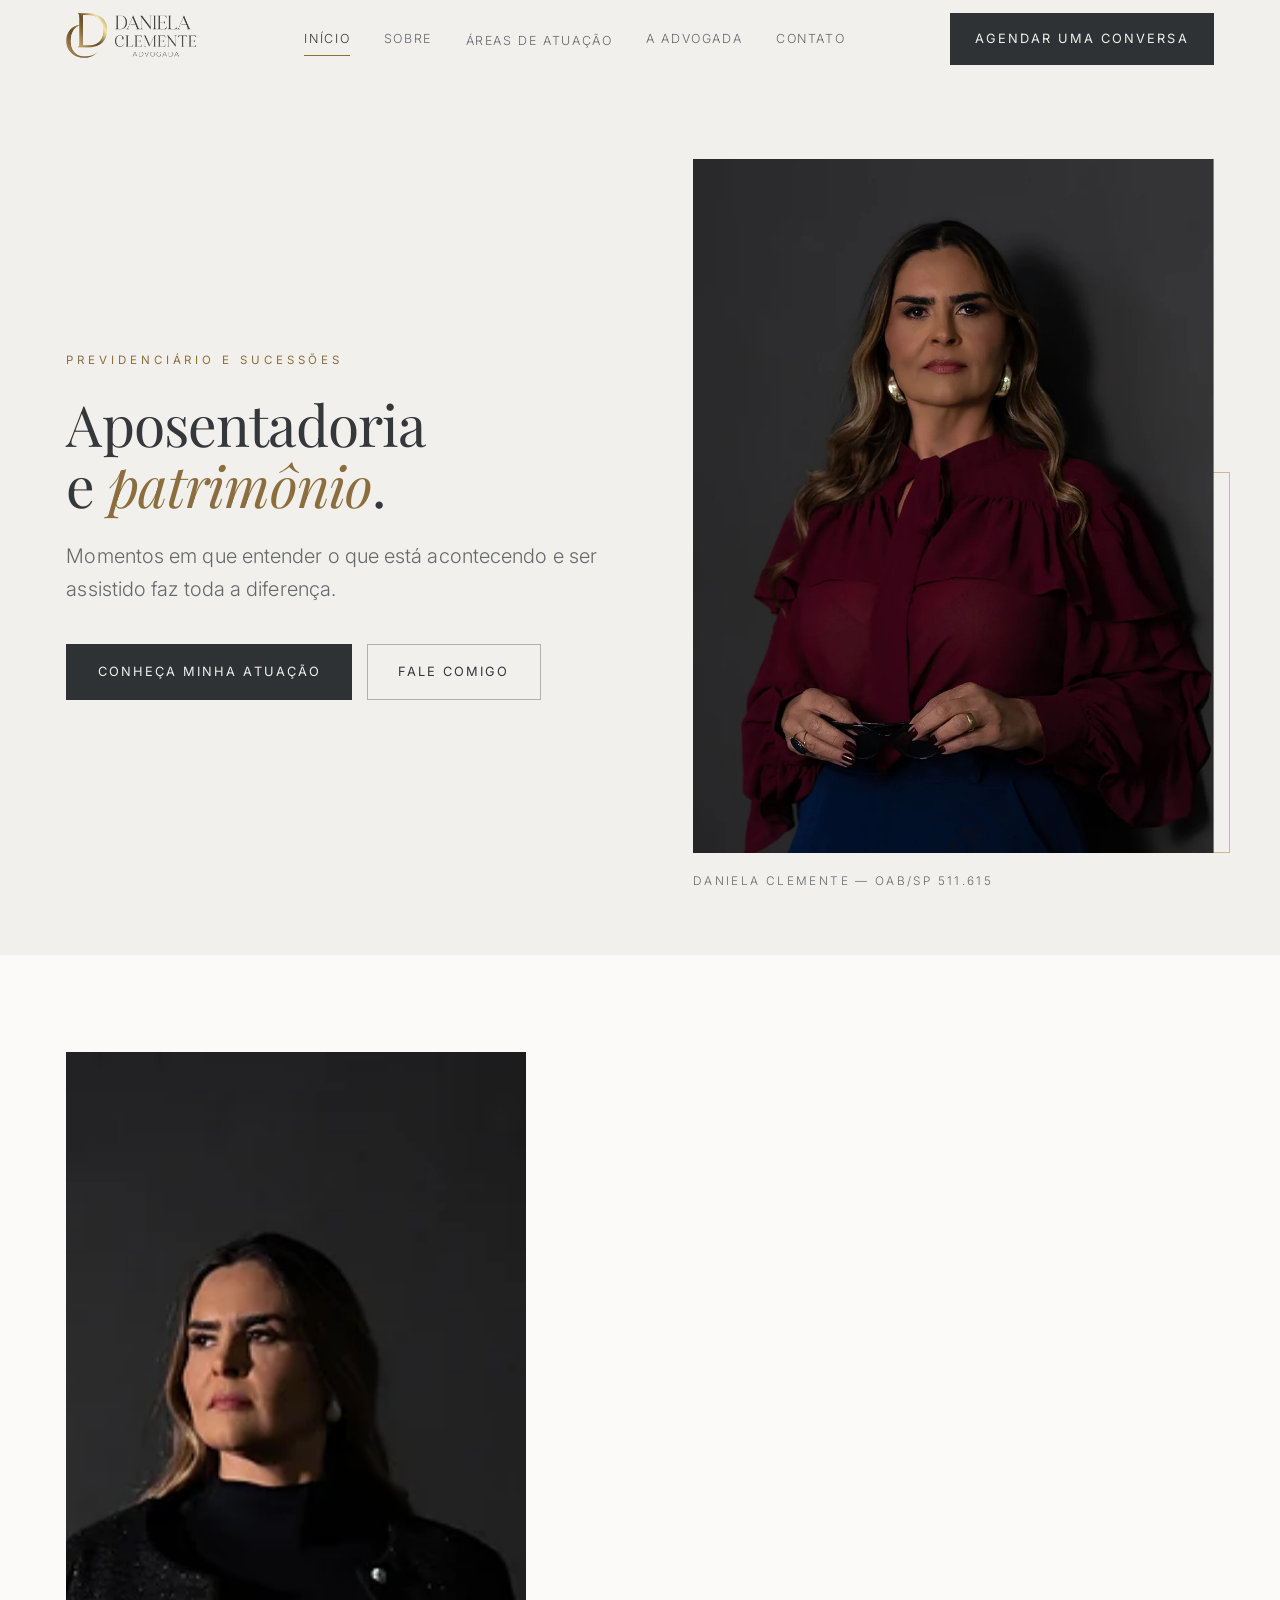
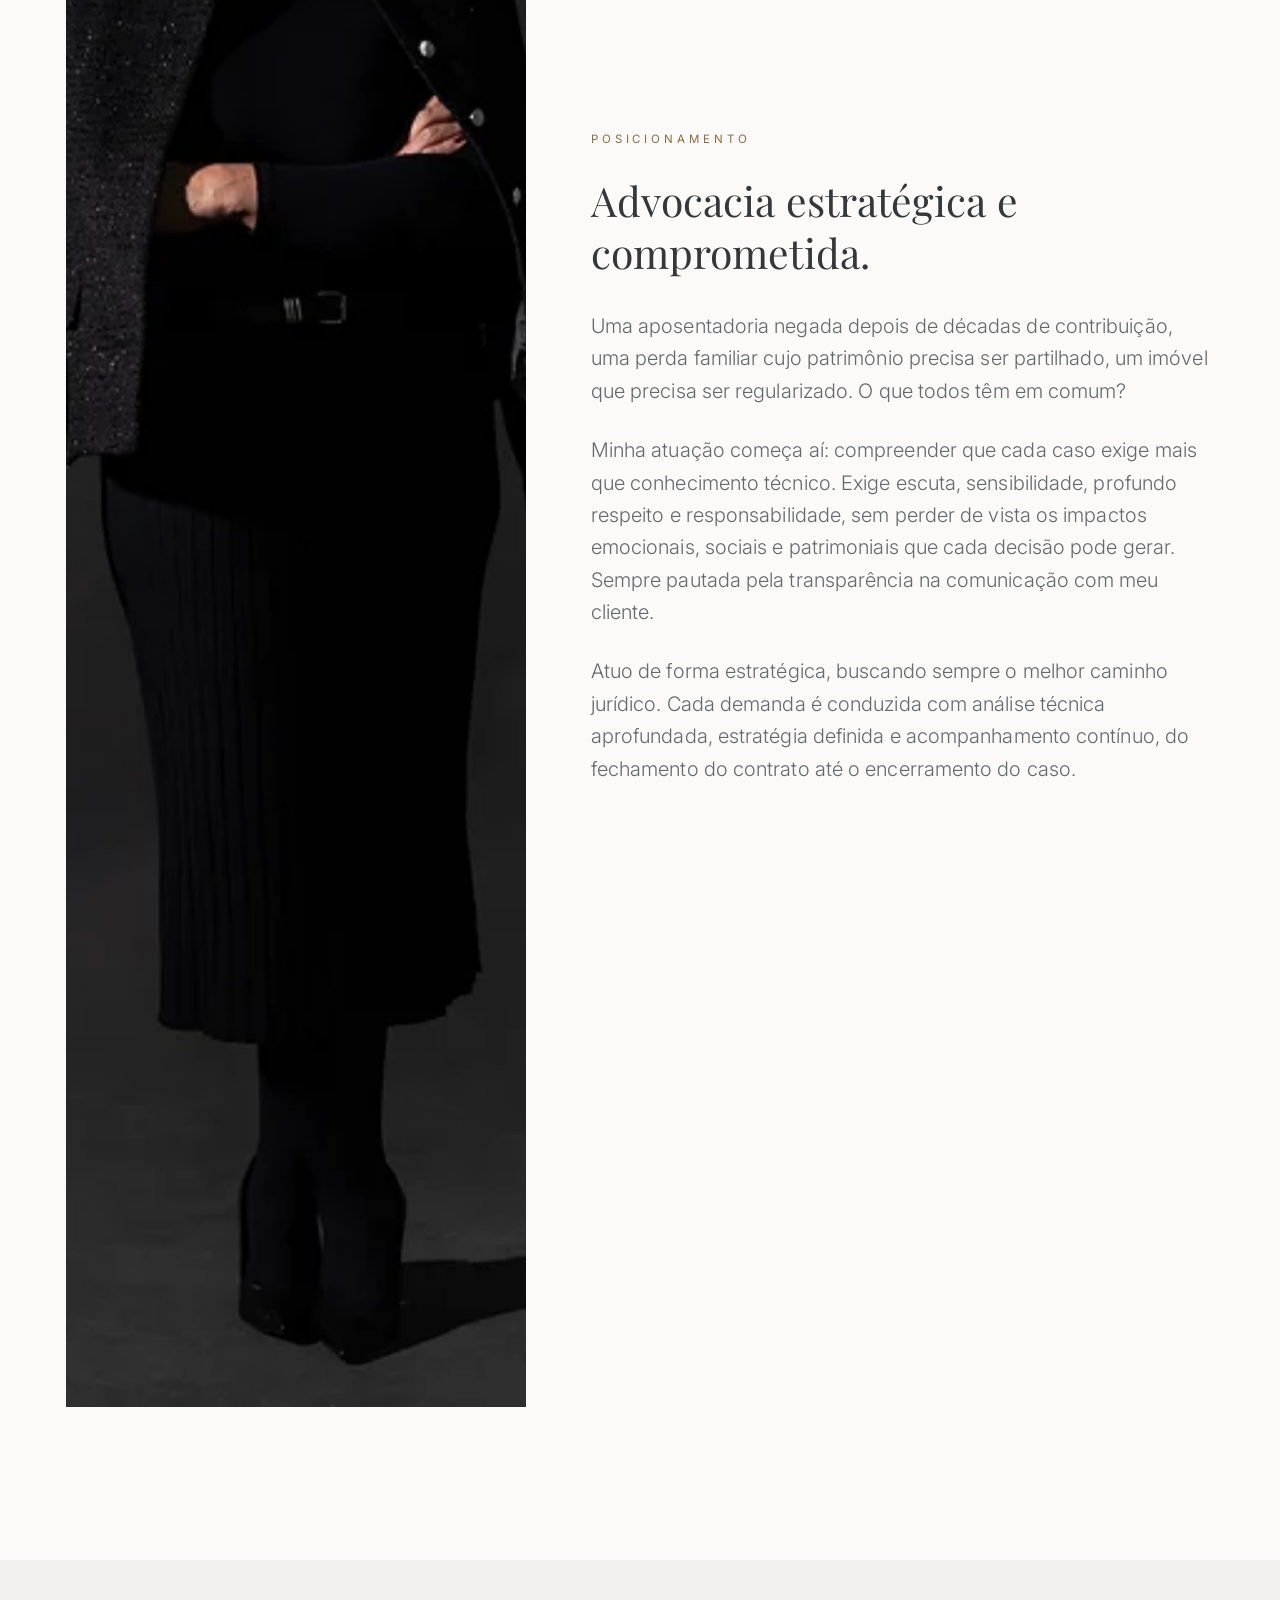
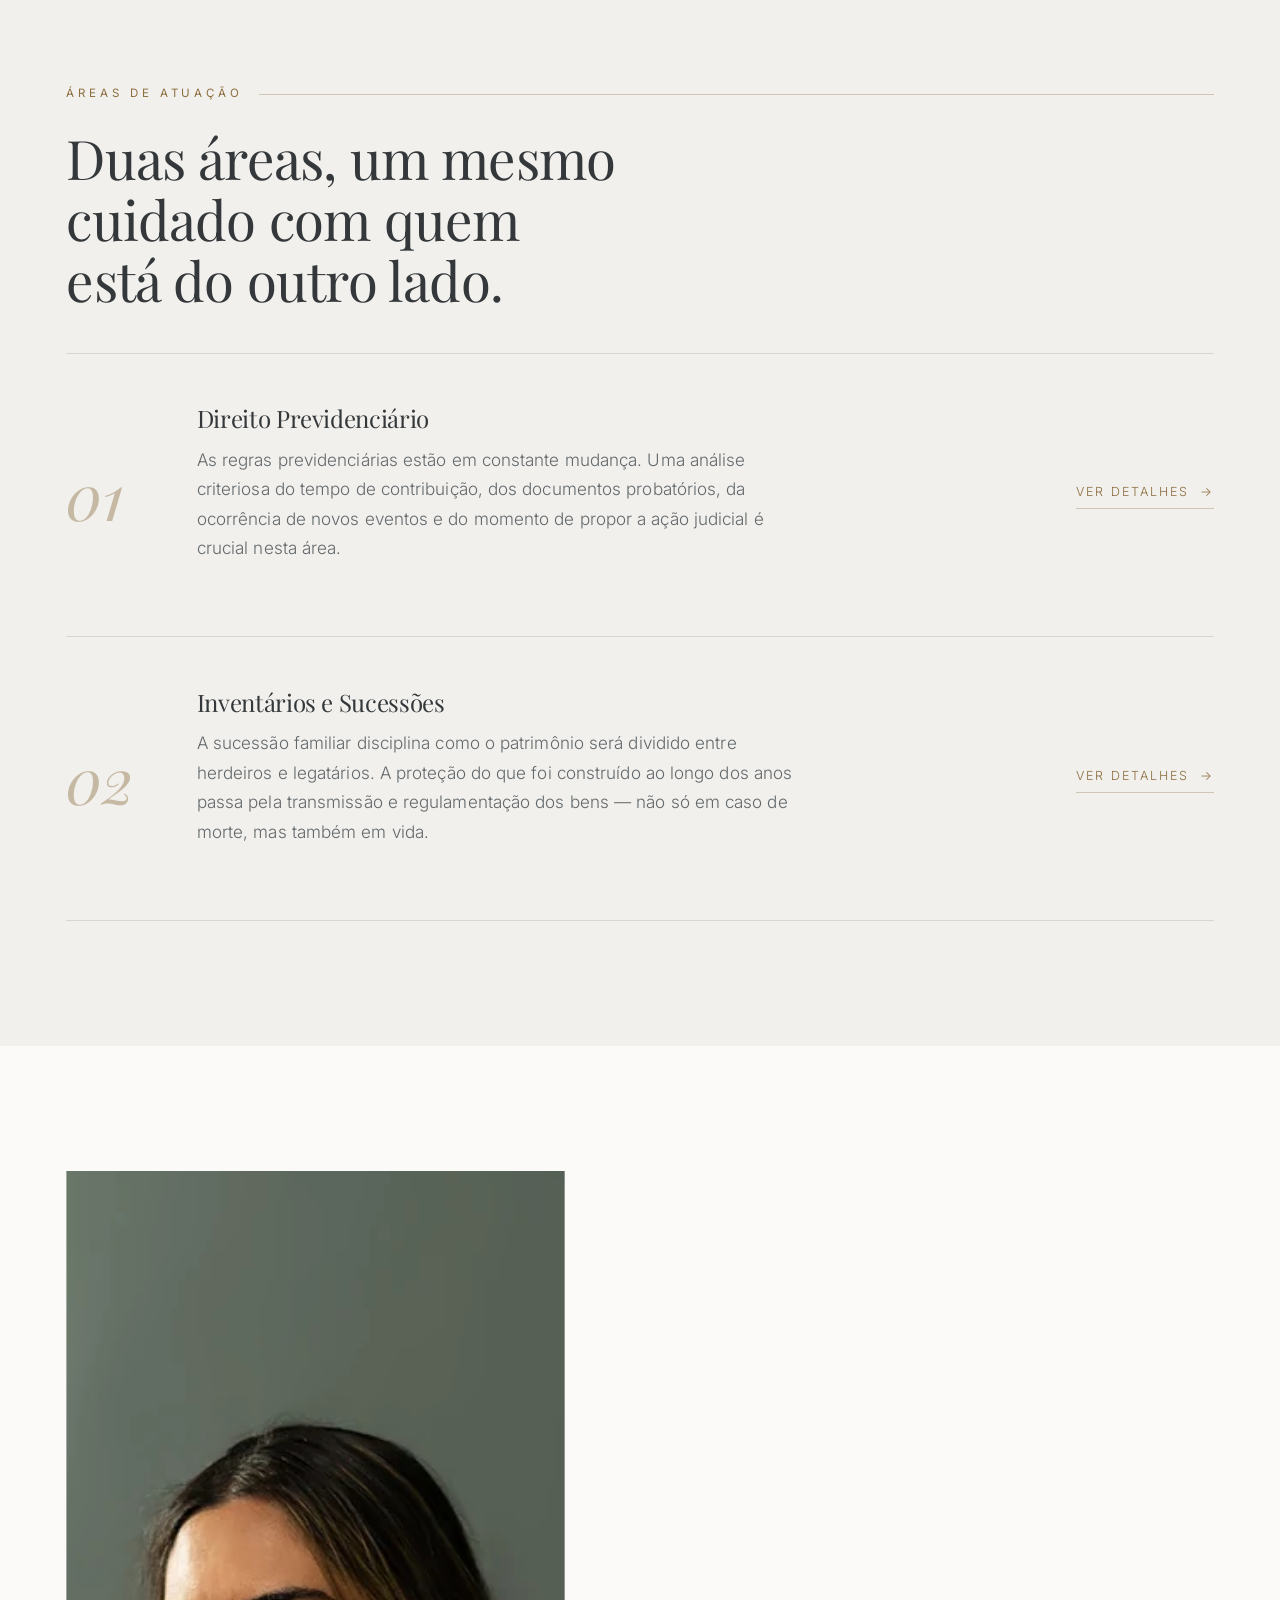
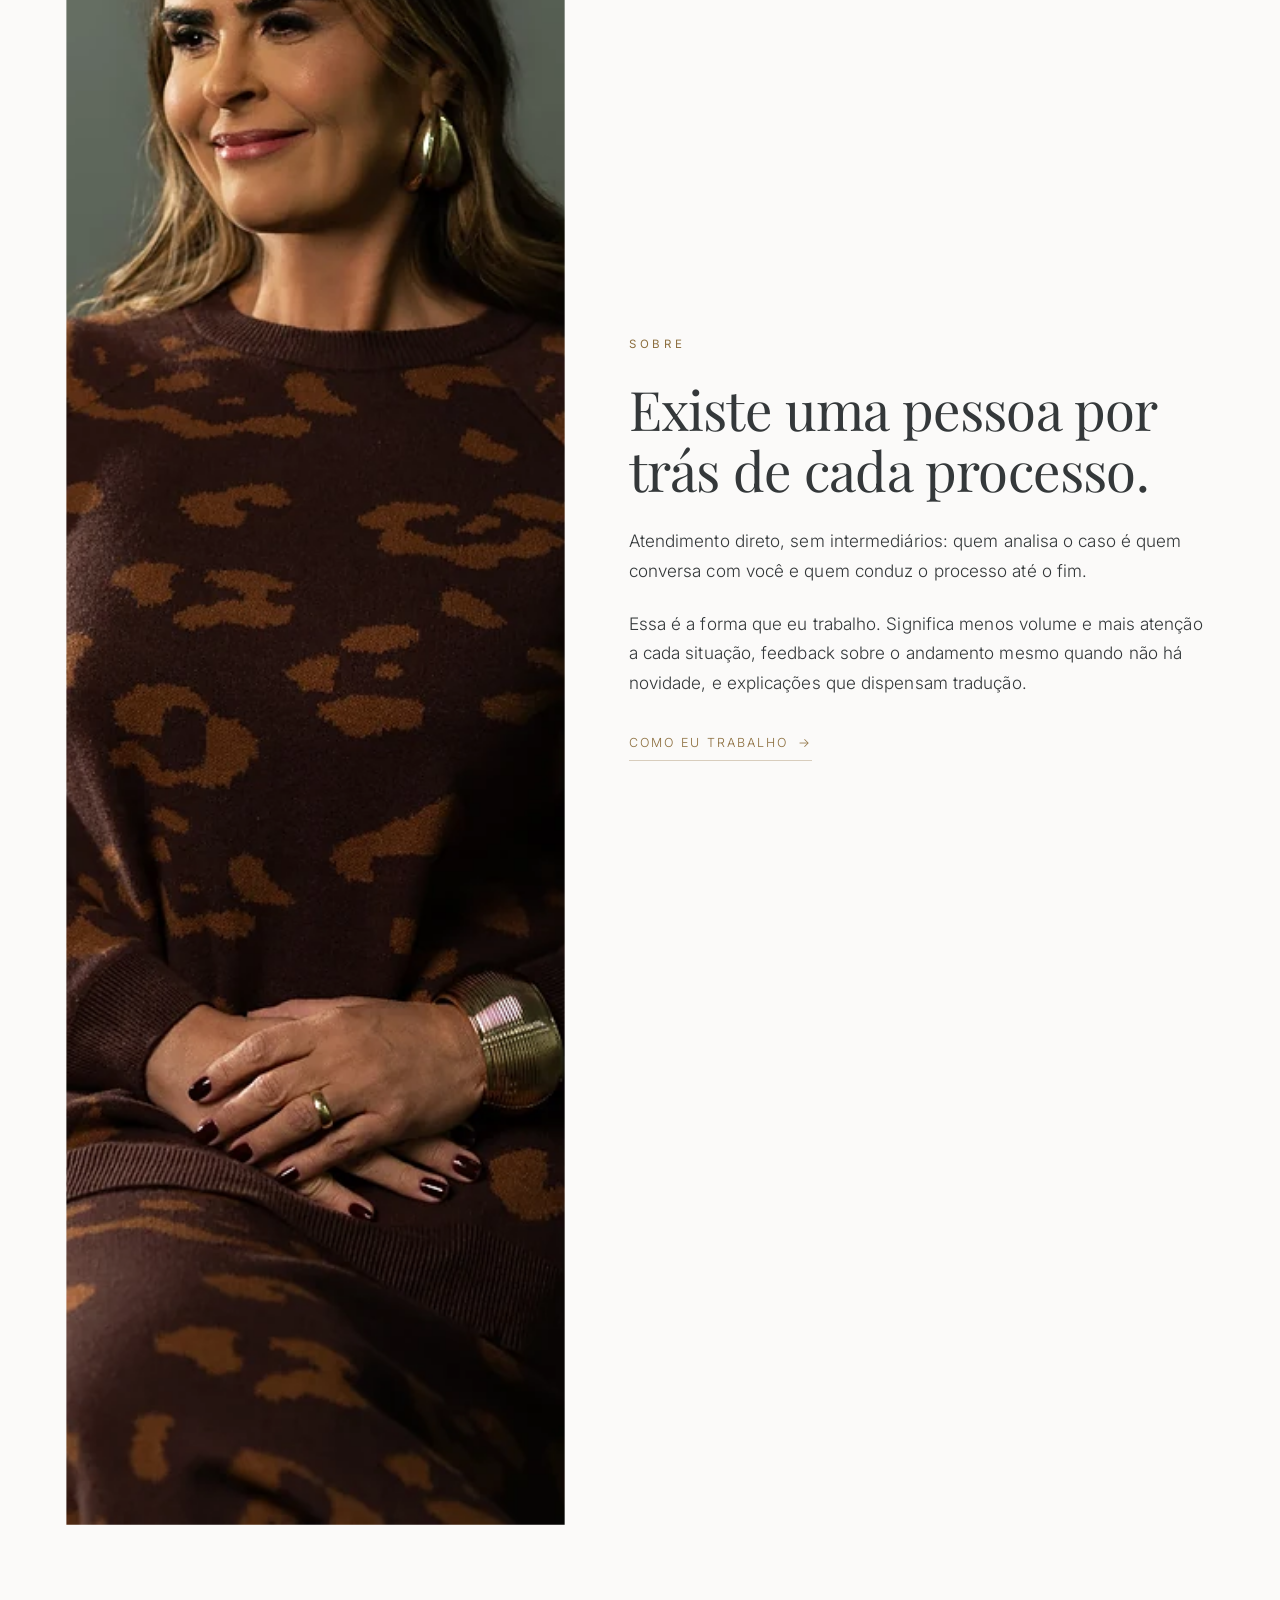
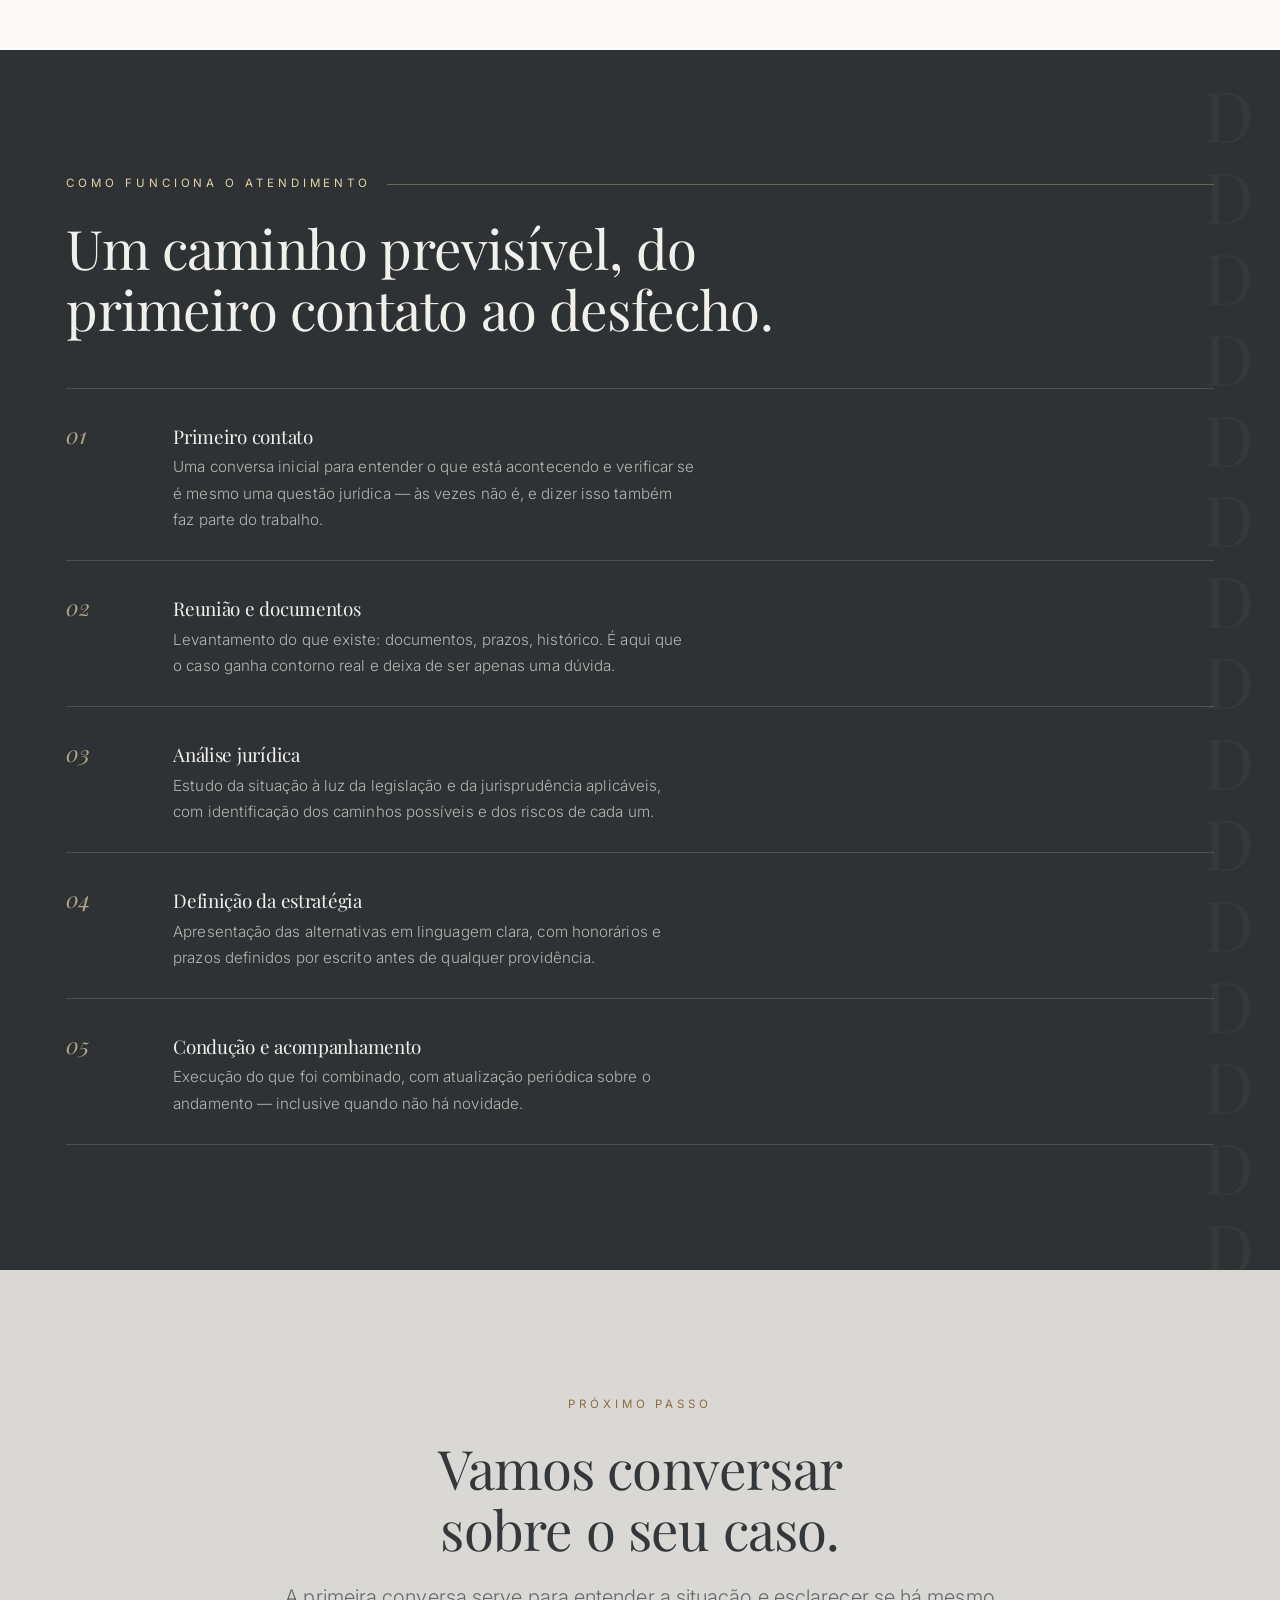
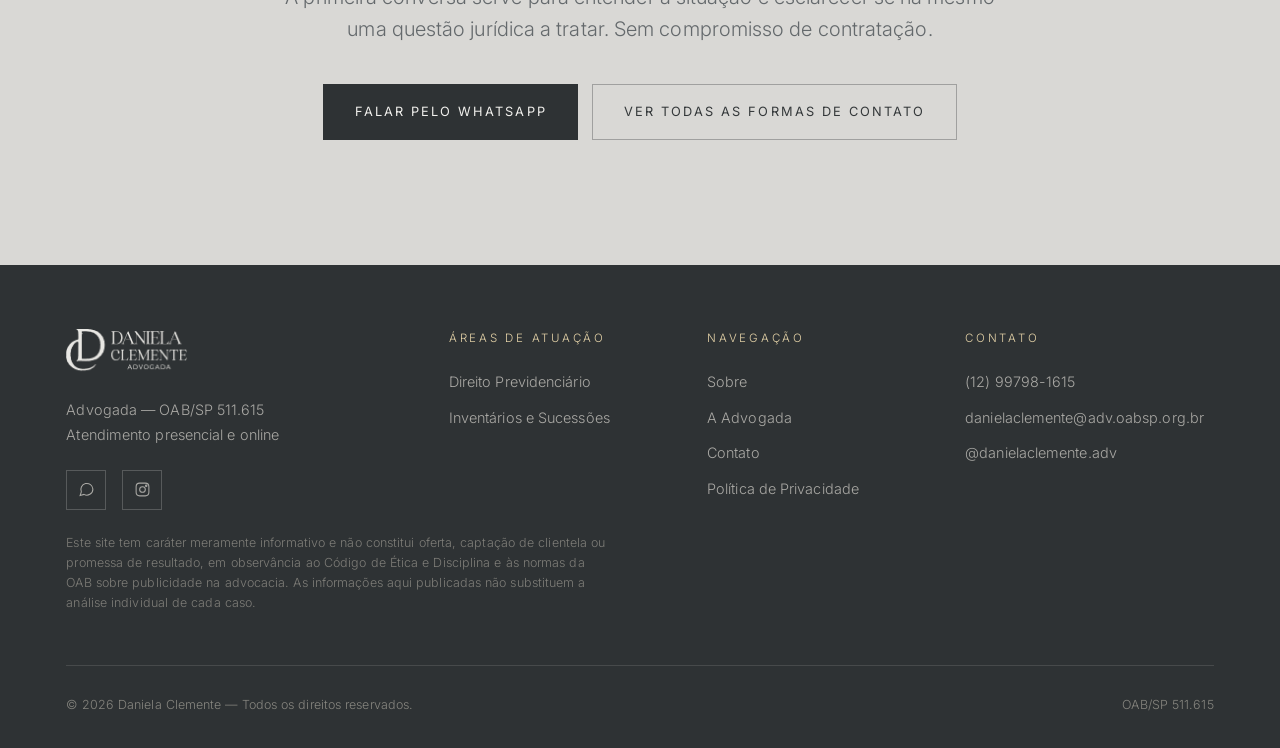
==== commit ffbbe7b1: "Ajustes de conteudo pedidos na revisao da cliente 1. Etiqueta do hero passa a Previdenciario e Suces" ====
--- a/index.html
+++ b/index.html
@@ -48,7 +48,7 @@
 <header class="cabecalho">
   <div class="env cabecalho__interno">
     <a class="marca" href="index.html" aria-label="Daniela Clemente — Advogada, página inicial"><img src="assets/img/logo.png" alt="Daniela Clemente — Advogada" width="504" height="196"></a>
-    <nav class="nav" aria-label="Navegação principal"><a class="nav__link" href="index.html" aria-current="page">Início</a><a class="nav__link" href="sobre/">Sobre</a><div class="nav__grupo"><a class="nav__link" href="areas-de-atuacao/">Áreas de Atuação</a><div class="nav__submenu"><a href="areas-de-atuacao/">Visão geral</a><a href="areas-de-atuacao/direito-previdenciario/">Direito Previdenciário</a><a href="areas-de-atuacao/inventarios-e-sucessoes/">Inventários e Sucessões</a></div></div><a class="nav__link" href="a-advogada/">A Advogada</a><a class="nav__link" href="conteudos/">Conteúdos</a><a class="nav__link" href="contato/">Contato</a></nav>
+    <nav class="nav" aria-label="Navegação principal"><a class="nav__link" href="index.html" aria-current="page">Início</a><a class="nav__link" href="sobre/">Sobre</a><div class="nav__grupo"><a class="nav__link" href="areas-de-atuacao/">Áreas de Atuação</a><div class="nav__submenu"><a href="areas-de-atuacao/">Visão geral</a><a href="areas-de-atuacao/direito-previdenciario/">Direito Previdenciário</a><a href="areas-de-atuacao/inventarios-e-sucessoes/">Inventários e Sucessões</a></div></div><a class="nav__link" href="a-advogada/">A Advogada</a><a class="nav__link" href="contato/">Contato</a></nav>
     <a class="btn btn--solido cabecalho__acao" href="https://wa.me/5512997981615?text=Olá%2C%20Daniela%2E%20Encontrei%20seu%20site%20e%20gostaria%20de%20conversar%20sobre%20um%20caso%2E" target="_blank" rel="noopener">Agendar uma conversa</a>
     <button class="hamburguer" aria-expanded="false" aria-controls="menu-mobile" aria-label="Abrir menu">
       <span></span><span></span><span></span>
@@ -56,7 +56,7 @@
   </div>
 </header>
 <div class="menu-mobile" id="menu-mobile">
-  <a class="menu-mobile__item" href="index.html">Início</a><a class="menu-mobile__item" href="sobre/">Sobre</a><a class="menu-mobile__item" href="areas-de-atuacao/">Áreas de Atuação</a><div class="menu-mobile__sub"><a href="areas-de-atuacao/direito-previdenciario/">Direito Previdenciário</a><a href="areas-de-atuacao/inventarios-e-sucessoes/">Inventários e Sucessões</a></div><a class="menu-mobile__item" href="a-advogada/">A Advogada</a><a class="menu-mobile__item" href="conteudos/">Conteúdos</a><a class="menu-mobile__item" href="contato/">Contato</a>
+  <a class="menu-mobile__item" href="index.html">Início</a><a class="menu-mobile__item" href="sobre/">Sobre</a><a class="menu-mobile__item" href="areas-de-atuacao/">Áreas de Atuação</a><div class="menu-mobile__sub"><a href="areas-de-atuacao/direito-previdenciario/">Direito Previdenciário</a><a href="areas-de-atuacao/inventarios-e-sucessoes/">Inventários e Sucessões</a></div><a class="menu-mobile__item" href="a-advogada/">A Advogada</a><a class="menu-mobile__item" href="contato/">Contato</a>
   <a class="btn btn--solido" href="https://wa.me/5512997981615?text=Olá%2C%20Daniela%2E%20Encontrei%20seu%20site%20e%20gostaria%20de%20conversar%20sobre%20um%20caso%2E" target="_blank" rel="noopener">Agendar uma conversa</a>
 </div>
 <main id="conteudo">
@@ -64,7 +64,7 @@
 <section class="hero">
   <div class="env hero__grade">
     <div>
-      <span class="rotulo revelar">Aposentadoria e Sucessões</span>
+      <span class="rotulo revelar">Previdenciário e Sucessões</span>
       <h1 class="hero__titulo revelar" data-atraso="1">
         Aposentadoria e <em>patrimônio</em>.
       </h1>
@@ -78,7 +78,7 @@
       </div>
     </div>
     <figure class="hero__figura revelar revelar--imagem" data-atraso="1">
-      <picture><source type="image/webp" sizes="(min-width: 900px) 45vw, 90vw" srcset="assets/img/hero-capa-520.webp 520w, assets/img/hero-capa-760.webp 760w, assets/img/hero-capa-1100.webp 1100w"><img src="assets/img/hero-capa-760.jpg" alt="Daniela Clemente, advogada" loading="eager" fetchpriority="high" decoding="async" width="1299" height="1952"></picture>
+      <picture><source type="image/webp" sizes="(min-width: 900px) 45vw, 90vw" srcset="assets/img/hero-capa-520.webp 520w, assets/img/hero-capa-760.webp 760w, assets/img/hero-capa-1100.webp 1100w, assets/img/hero-capa-1300.webp 1300w"><img src="assets/img/hero-capa-760.jpg" alt="Daniela Clemente, advogada" loading="eager" fetchpriority="high" decoding="async" width="1299" height="1952"></picture>
       <figcaption class="hero__nota">Daniela Clemente — OAB/SP 511.615</figcaption>
     </figure>
   </div>
@@ -87,7 +87,7 @@
 <section class="secao secao--clara manifesto">
   <div class="env manifesto__grade">
     <figure class="manifesto__figura revelar revelar--imagem" data-parallax="0.018">
-      <picture><source type="image/webp" sizes="(min-width: 900px) 38vw, 90vw" srcset="assets/img/posicionamento-520.webp 520w, assets/img/posicionamento-760.webp 760w, assets/img/posicionamento-1100.webp 1100w"><img src="assets/img/posicionamento-760.jpg" alt="Daniela Clemente, advogada" loading="lazy" decoding="async" width="1299" height="1955"></picture>
+      <picture><source type="image/webp" sizes="(min-width: 900px) 38vw, 90vw" srcset="assets/img/posicionamento-520.webp 520w, assets/img/posicionamento-760.webp 760w, assets/img/posicionamento-1100.webp 1100w, assets/img/posicionamento-1300.webp 1300w"><img src="assets/img/posicionamento-760.jpg" alt="Daniela Clemente, advogada" loading="lazy" decoding="async" width="1299" height="1955"></picture>
     </figure>
     <div class="revelar" data-atraso="1">
       <span class="rotulo">Posicionamento</span>
@@ -149,12 +149,12 @@
 <section class="secao secao--clara">
   <div class="env retrato-bloco">
     <figure class="revelar revelar--imagem">
-      <picture><source type="image/webp" sizes="(min-width: 900px) 42vw, 90vw" srcset="assets/img/sobre-520.webp 520w, assets/img/sobre-760.webp 760w, assets/img/sobre-1100.webp 1100w"><img src="assets/img/sobre-760.jpg" alt="Daniela Clemente, advogada" loading="lazy" decoding="async" width="1300" height="1954"></picture>
+      <picture><source type="image/webp" sizes="(min-width: 900px) 42vw, 90vw" srcset="assets/img/sobre-520.webp 520w, assets/img/sobre-760.webp 760w, assets/img/sobre-1100.webp 1100w, assets/img/sobre-1300.webp 1300w"><img src="assets/img/sobre-760.jpg" alt="Daniela Clemente, advogada" loading="lazy" decoding="async" width="1300" height="1954"></picture>
     </figure>
     <div class="revelar" data-atraso="1">
       <span class="rotulo">Sobre</span>
       <h2 class="titulo-secao titulo-secao--solto">
-        Existe uma pessoa por trás de cada processo. Nos dois lados da mesa.
+        Existe uma pessoa por trás de cada processo.
       </h2>
       <div class="prosa">
         <p>
@@ -162,8 +162,8 @@
           você e quem conduz o processo até o fim.
         </p>
         <p>
-          Isso muda a forma de trabalhar. Significa menos volume e mais atenção a cada
-          situação, retorno sobre o andamento mesmo quando não há novidade, e explicações
+          Essa é a forma que eu trabalho. Significa menos volume e mais atenção a cada
+          situação, feedback sobre o andamento mesmo quando não há novidade, e explicações
           que dispensam tradução.
         </p>
       </div>
@@ -257,7 +257,6 @@
         <ul class="rodape__lista">
           <li><a href="sobre/">Sobre</a></li>
           <li><a href="a-advogada/">A Advogada</a></li>
-          <li><a href="conteudos/">Conteúdos</a></li>
           <li><a href="contato/">Contato</a></li>
           <li><a href="politica-de-privacidade/">Política de Privacidade</a></li>
         </ul>
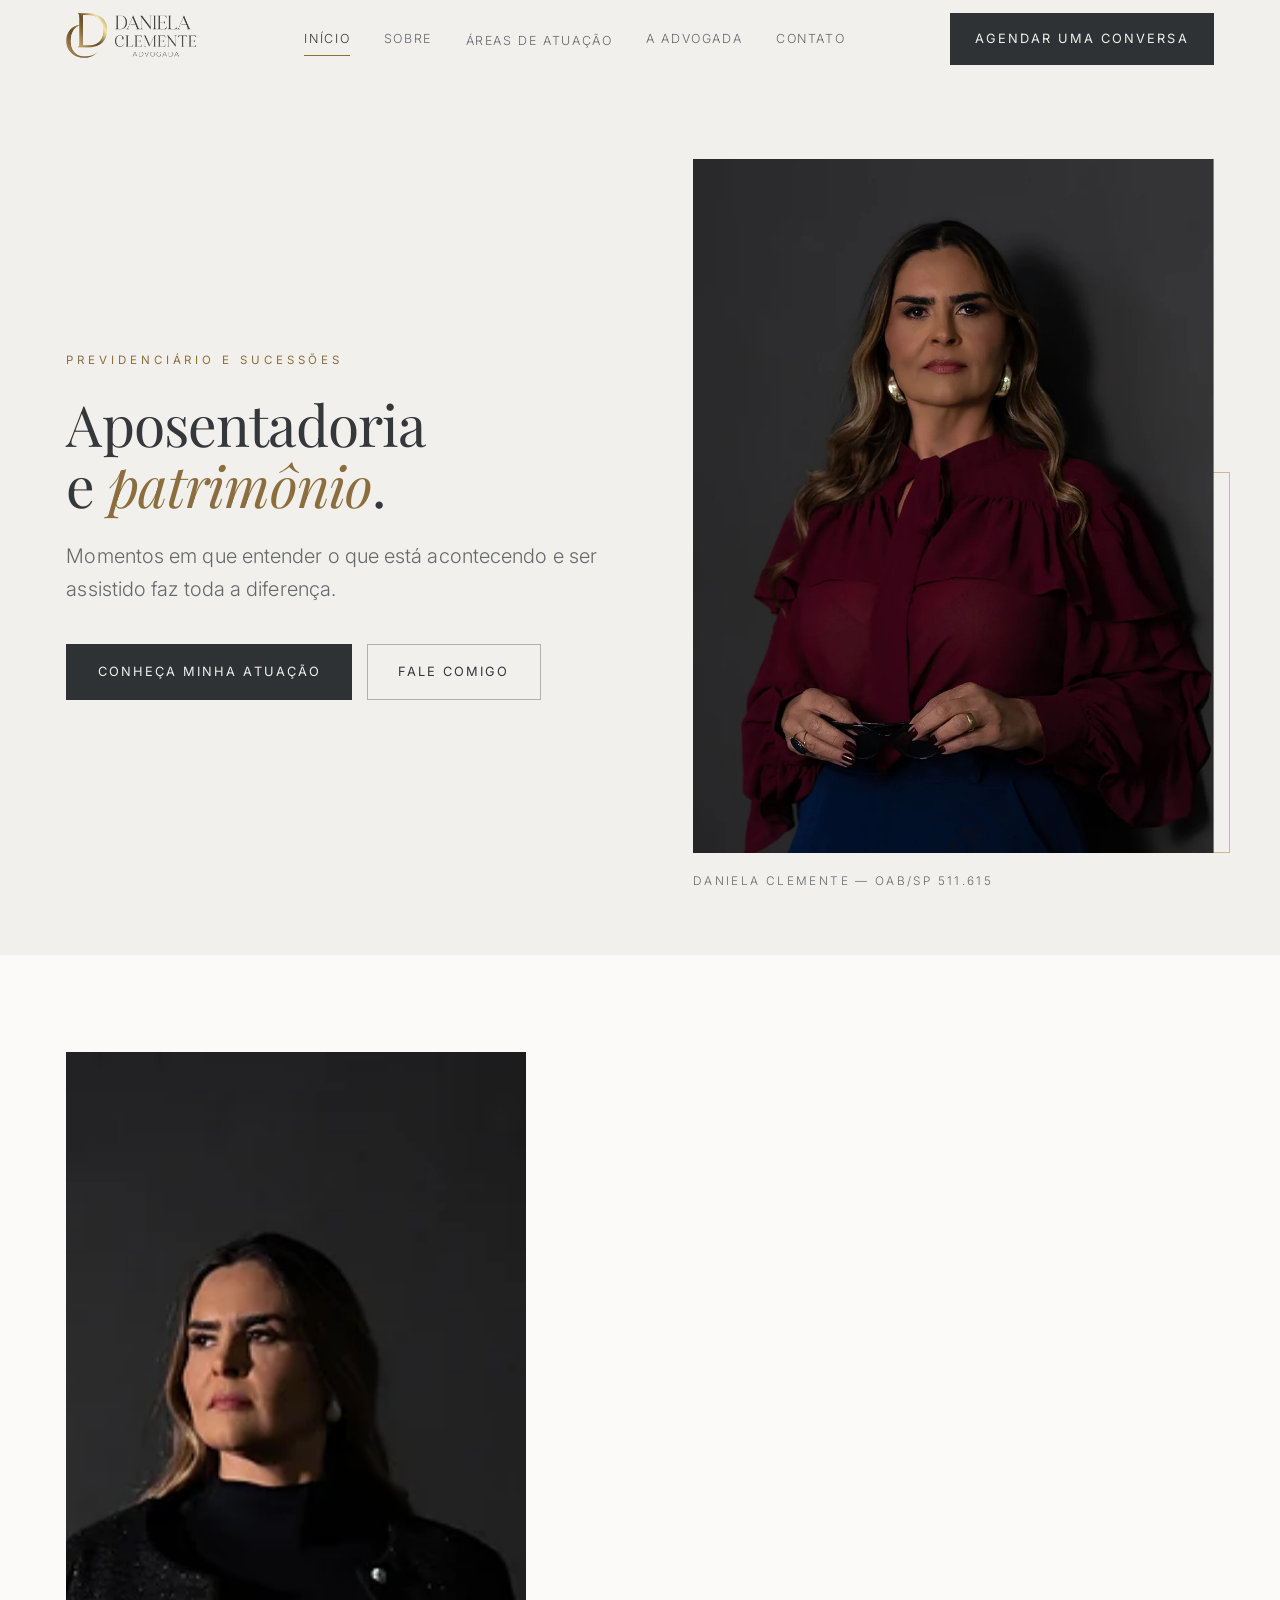
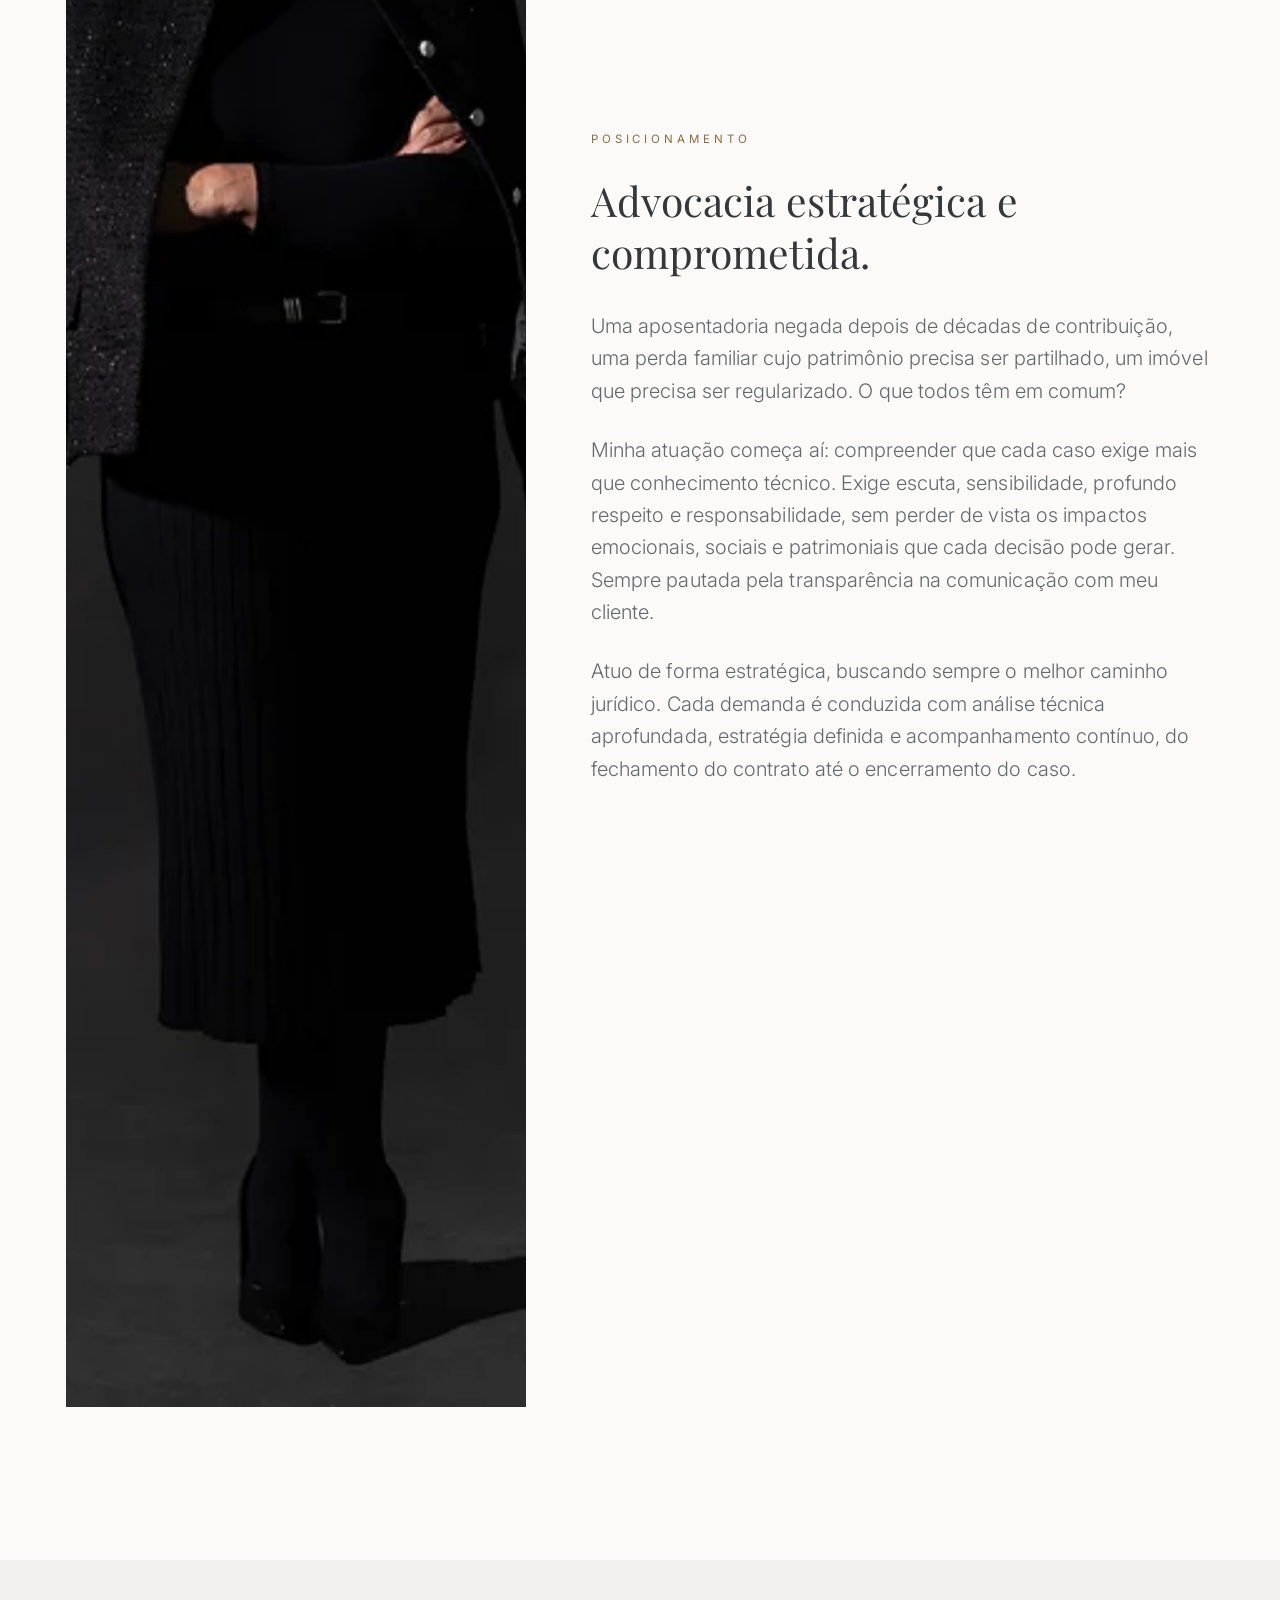
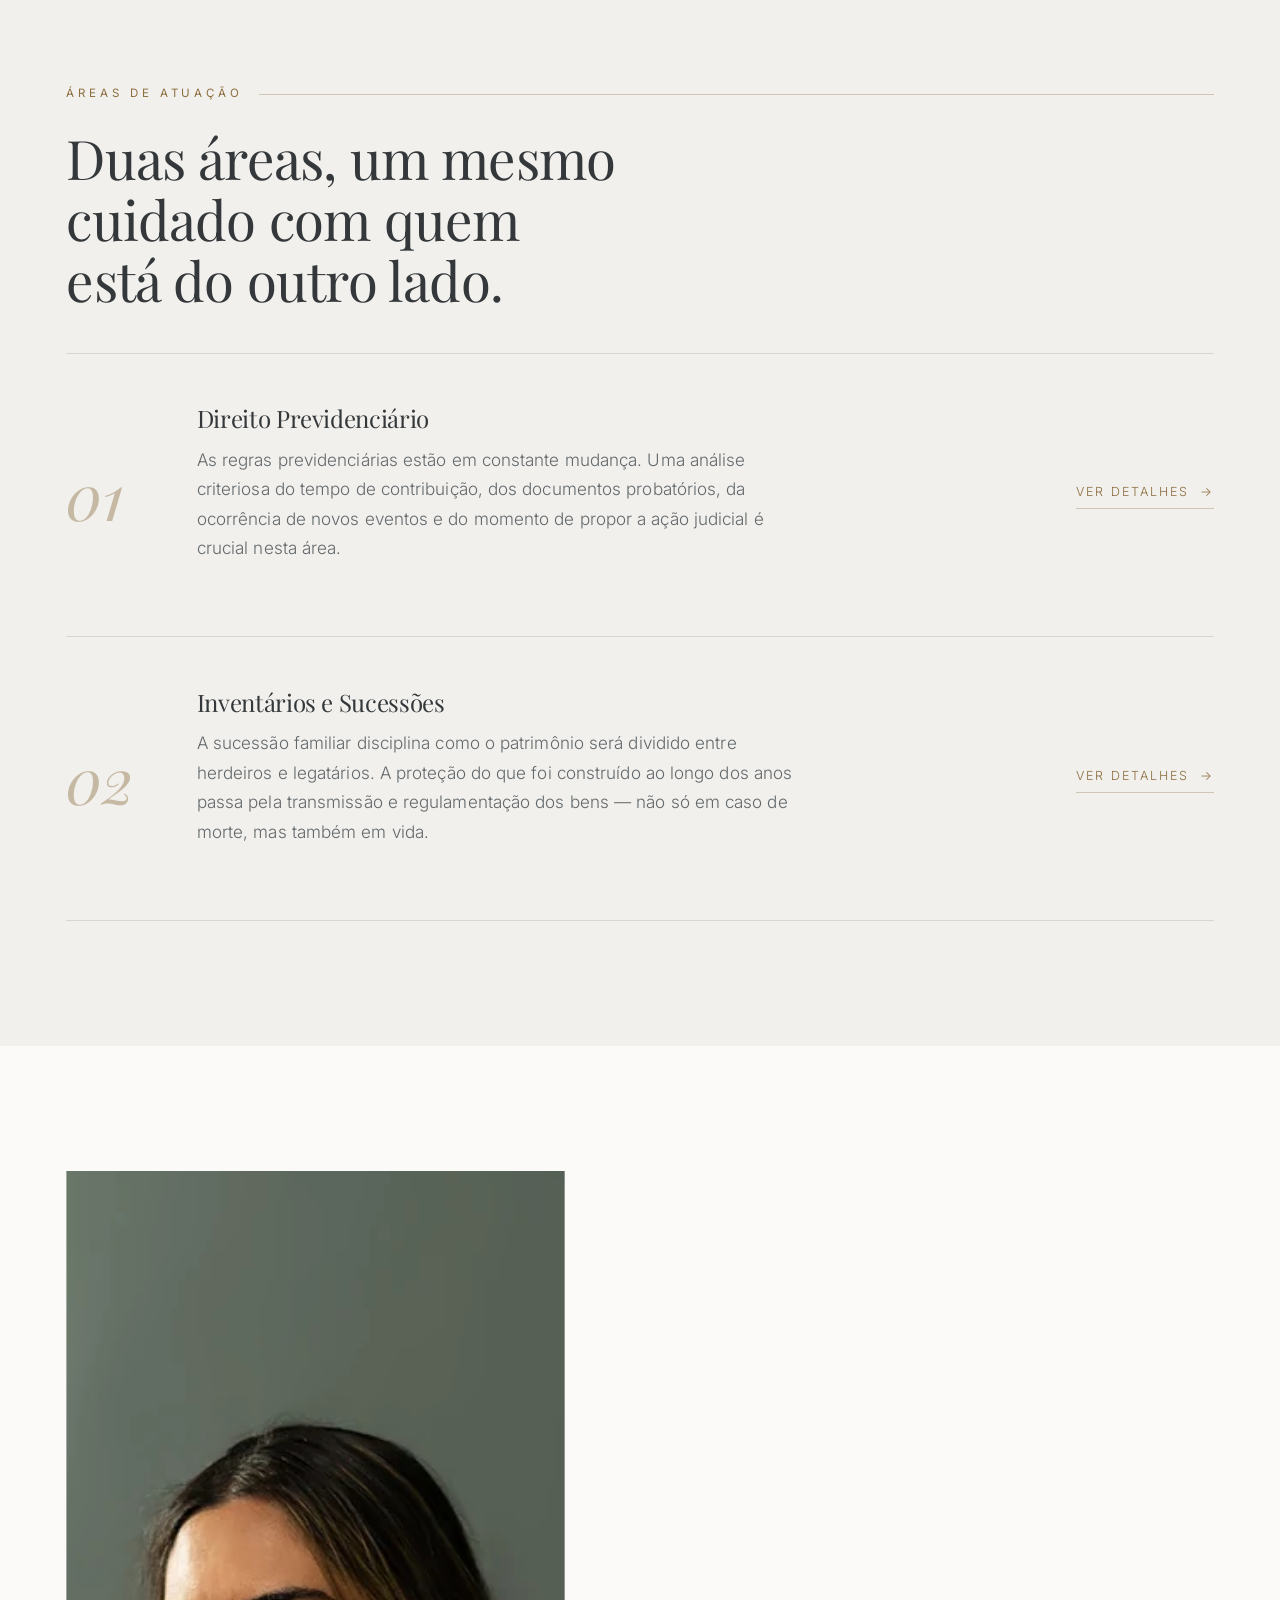
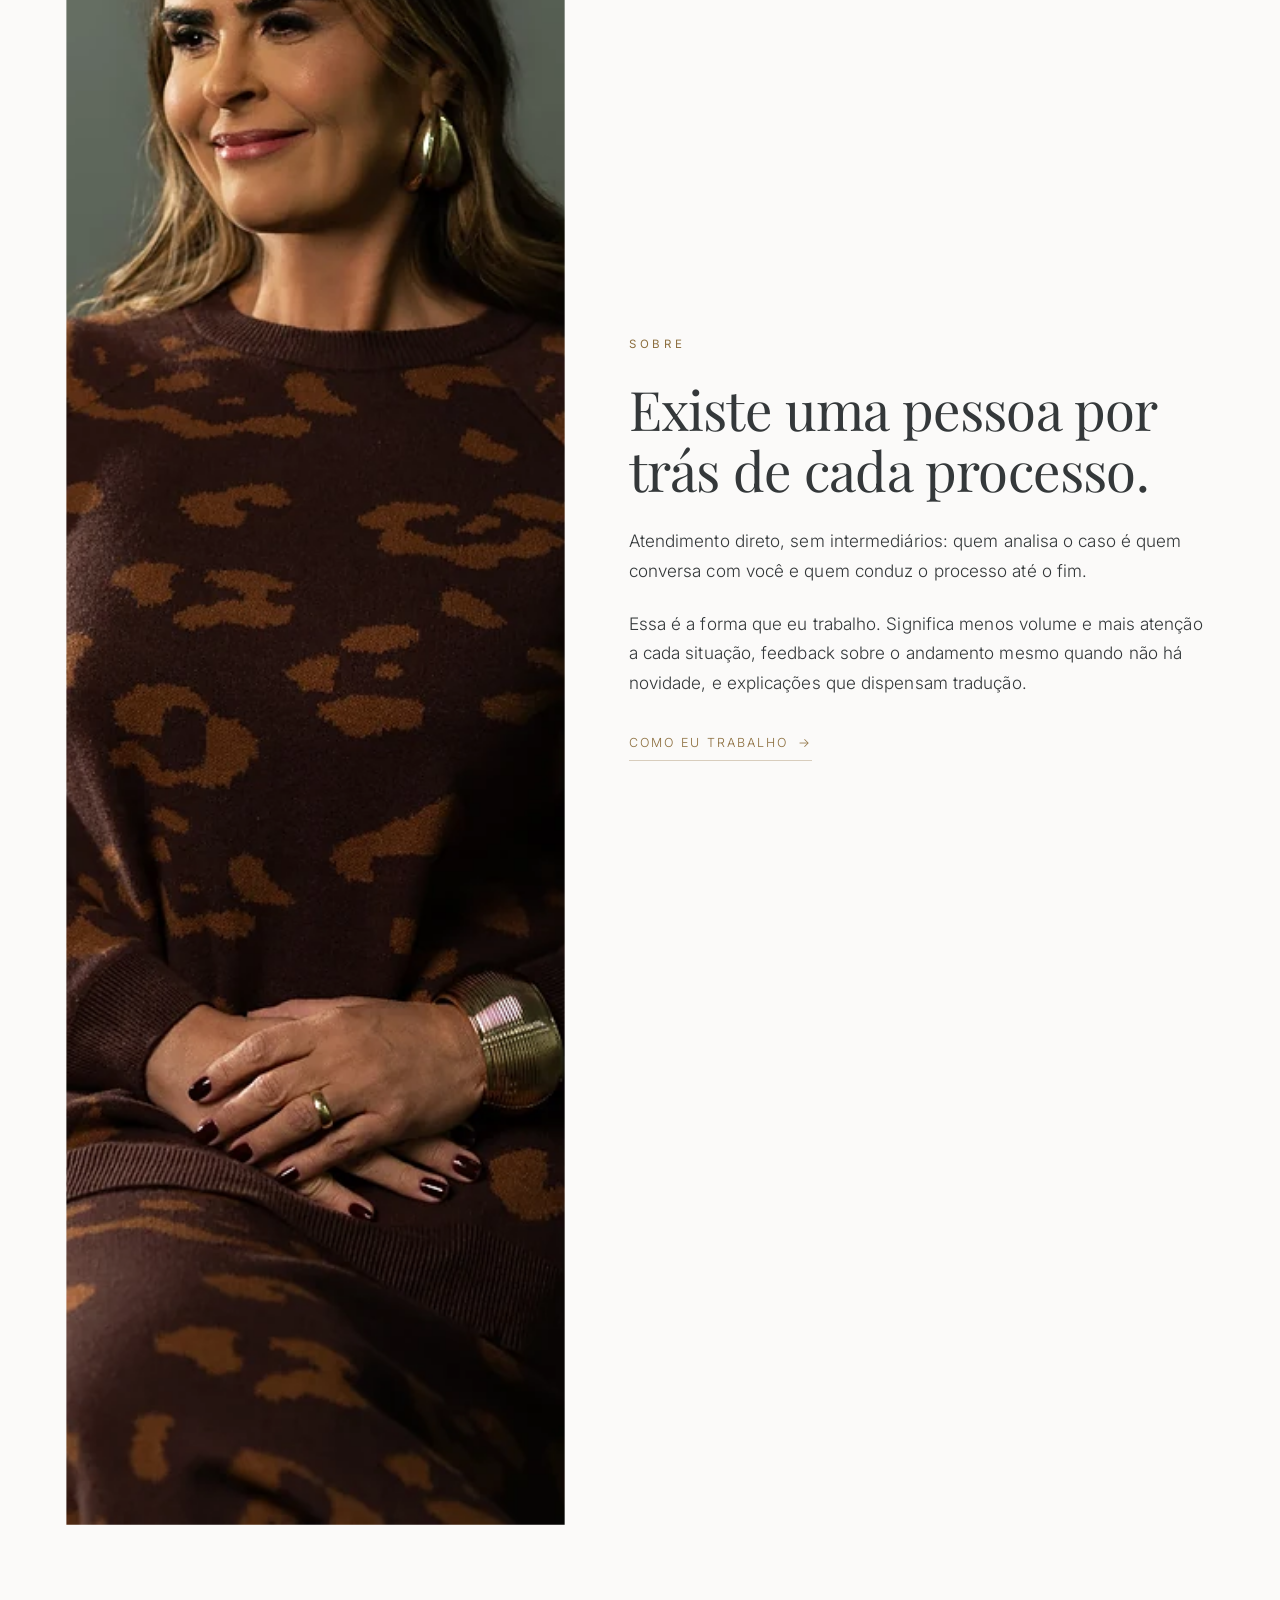
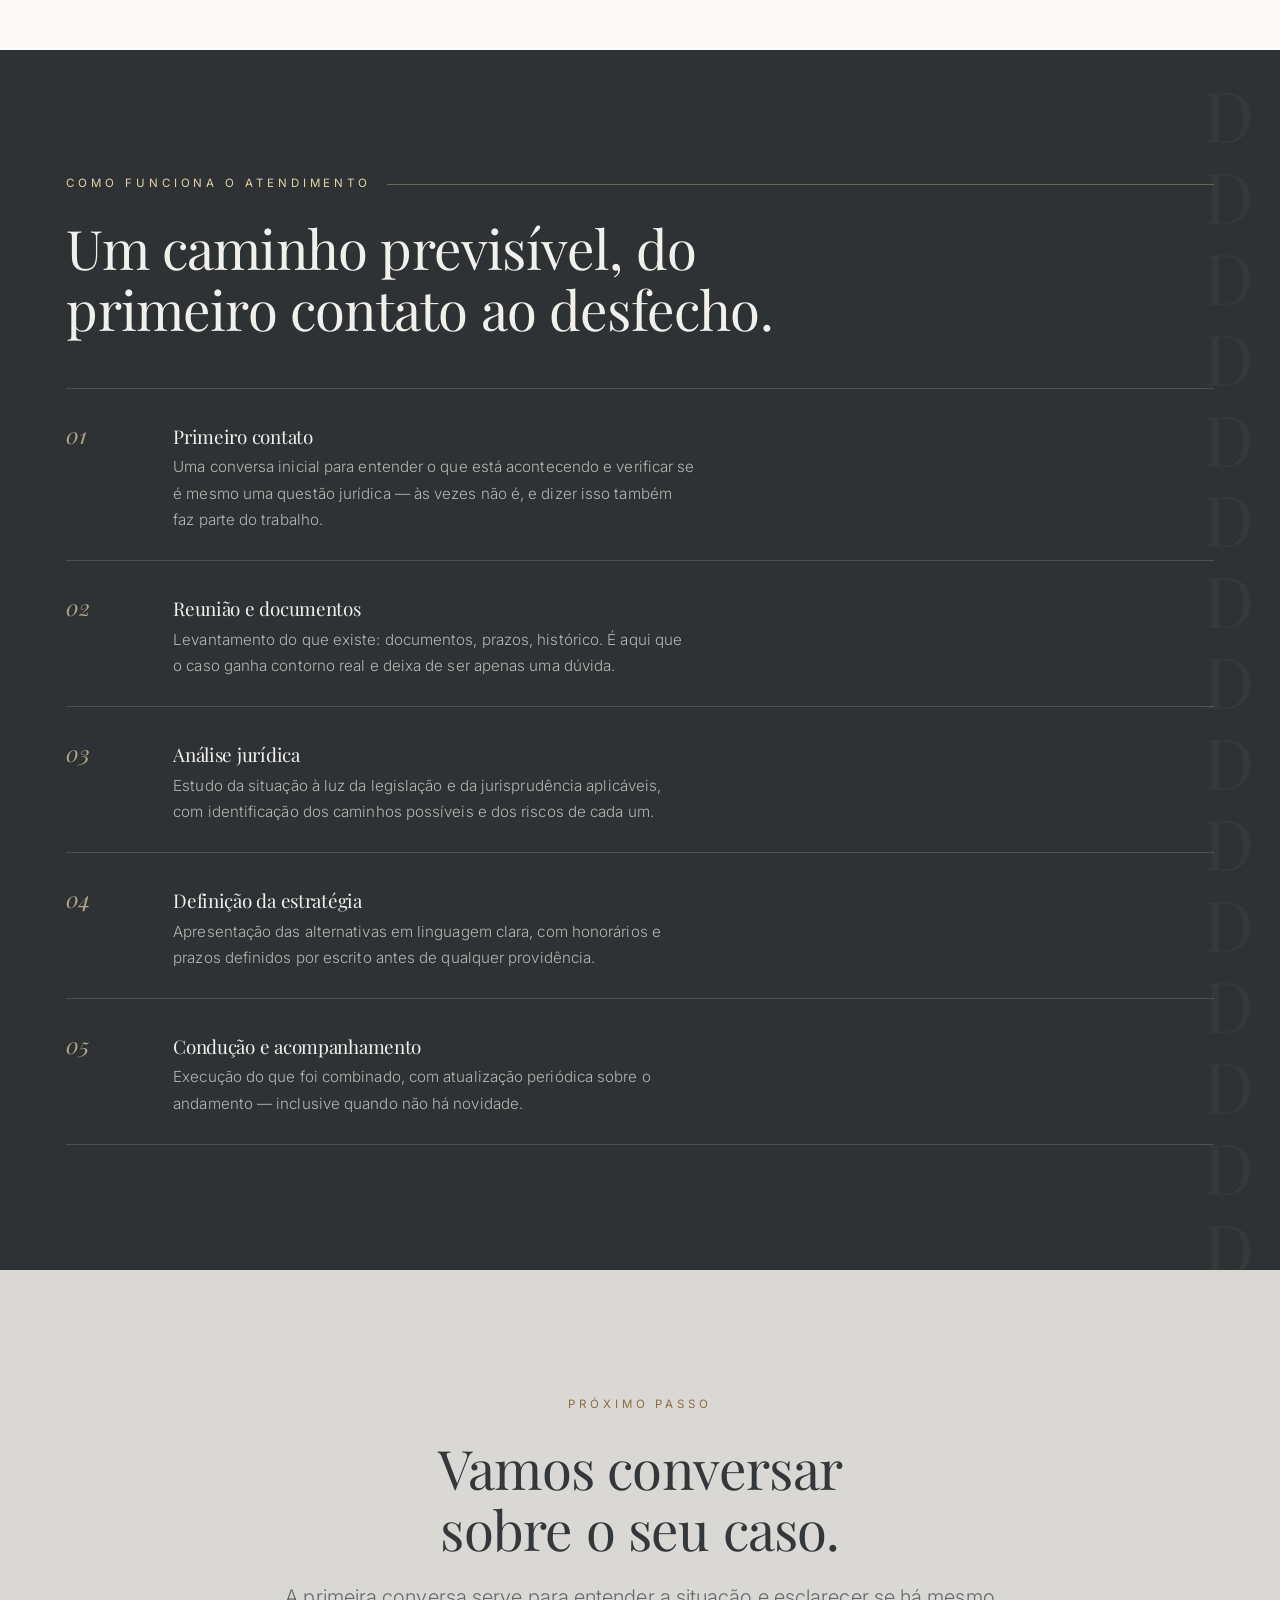
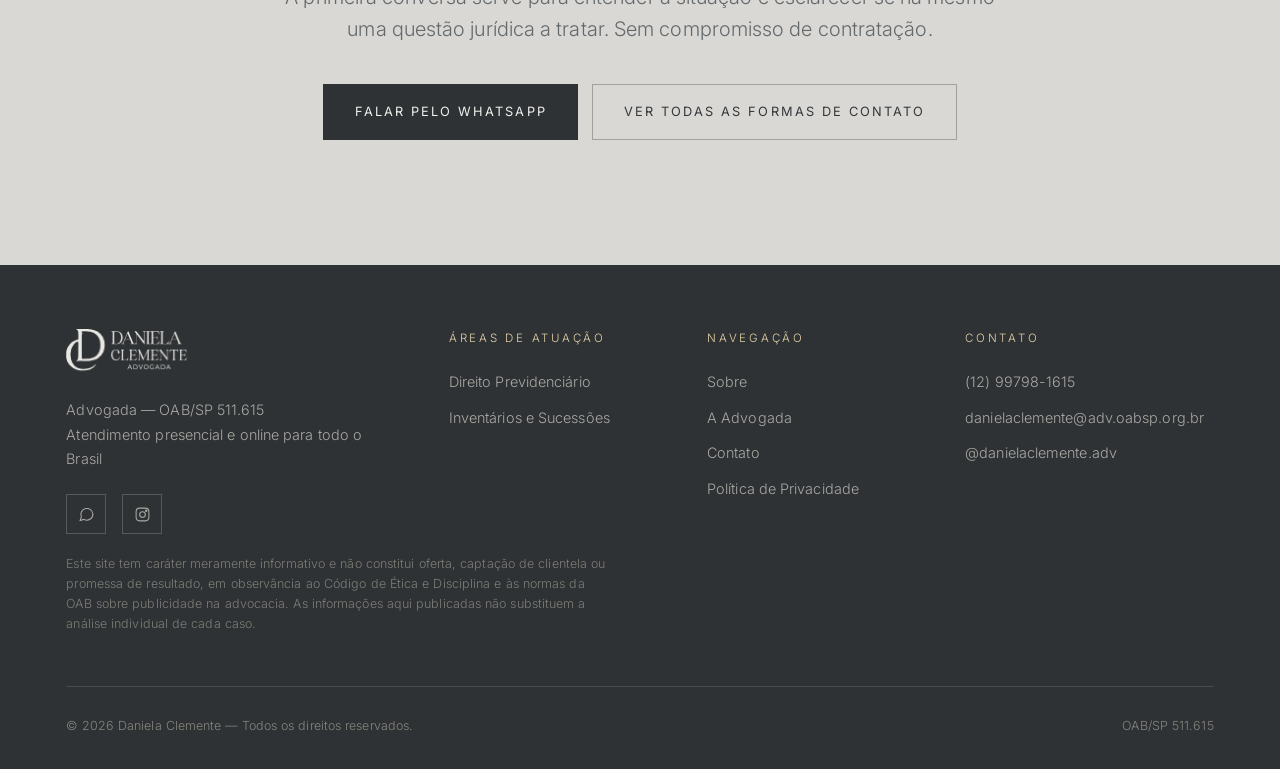
==== commit 4ff9ce22: "Atendimento em todo o Brasil A regiao de atuacao deixa de ser uma pendencia e passa a Todo o Brasil," ====
--- a/index.html
+++ b/index.html
@@ -4,14 +4,14 @@
 <meta charset="utf-8">
 <meta name="viewport" content="width=device-width, initial-scale=1">
 <title>Daniela Clemente — Advogada | Previdenciário, Inventários e Sucessões</title>
-<meta name="description" content="Advocacia em Direito Previdenciário e em Inventários e Sucessões. Atendimento presencial e online. OAB/SP 511.615.">
+<meta name="description" content="Advocacia em Direito Previdenciário e em Inventários e Sucessões. Atendimento presencial e online para todo o Brasil. OAB/SP 511.615.">
 <link rel="canonical" href="https://joaopedrowilliam.github.io/site-dinaela-clemente/">
 <meta name="robots" content="noindex, nofollow">
 <meta property="og:type" content="website">
 <meta property="og:site_name" content="Daniela Clemente — Advogada">
 <meta property="og:locale" content="pt_BR">
 <meta property="og:title" content="Daniela Clemente — Advogada | Previdenciário, Inventários e Sucessões">
-<meta property="og:description" content="Advocacia em Direito Previdenciário e em Inventários e Sucessões. Atendimento presencial e online. OAB/SP 511.615.">
+<meta property="og:description" content="Advocacia em Direito Previdenciário e em Inventários e Sucessões. Atendimento presencial e online para todo o Brasil. OAB/SP 511.615.">
 <meta property="og:url" content="https://joaopedrowilliam.github.io/site-dinaela-clemente/">
 <meta property="og:image" content="https://joaopedrowilliam.github.io/site-dinaela-clemente/assets/img/og.jpg">
 <meta name="twitter:card" content="summary_large_image">
@@ -34,7 +34,10 @@
   "sameAs": [
     "https://www.instagram.com/danielaclemente.adv/"
   ],
-  "areaServed": "[REGIÃO DE ATUAÇÃO]",
+  "areaServed": {
+    "@type": "Country",
+    "name": "Brasil"
+  },
   "knowsAbout": [
     "Direito Previdenciário",
     "Inventários e Sucessões"
@@ -242,7 +245,7 @@
     <div class="rodape__grade">
       <div>
         <div class="rodape__marca"><img src="assets/img/logo-claro.png" alt="Daniela Clemente — Advogada" width="504" height="196"></div>
-        <p>Advogada — OAB/SP 511.615<br>Atendimento presencial e online</p>
+        <p>Advogada — OAB/SP 511.615<br>Atendimento presencial e online para todo o Brasil</p>
         <div class="rodape__sociais">
           <a href="https://wa.me/5512997981615?text=Olá%2C%20Daniela%2E%20Encontrei%20seu%20site%20e%20gostaria%20de%20conversar%20sobre%20um%20caso%2E" target="_blank" rel="noopener" aria-label="WhatsApp"><svg viewBox="0 0 24 24" width="17" height="17" fill="none" stroke="currentColor" stroke-width="1.5" aria-hidden="true"><path d="M21 11.5a8.5 8.5 0 0 1-12.6 7.4L3 20.5l1.7-5.2A8.5 8.5 0 1 1 21 11.5Z"/></svg></a>
           <a href="https://www.instagram.com/danielaclemente.adv/" target="_blank" rel="noopener" aria-label="Instagram"><svg viewBox="0 0 24 24" width="17" height="17" fill="none" stroke="currentColor" stroke-width="1.5" aria-hidden="true"><rect x="3" y="3" width="18" height="18" rx="5"/><circle cx="12" cy="12" r="4"/><circle cx="17.2" cy="6.8" r="1"/></svg></a>
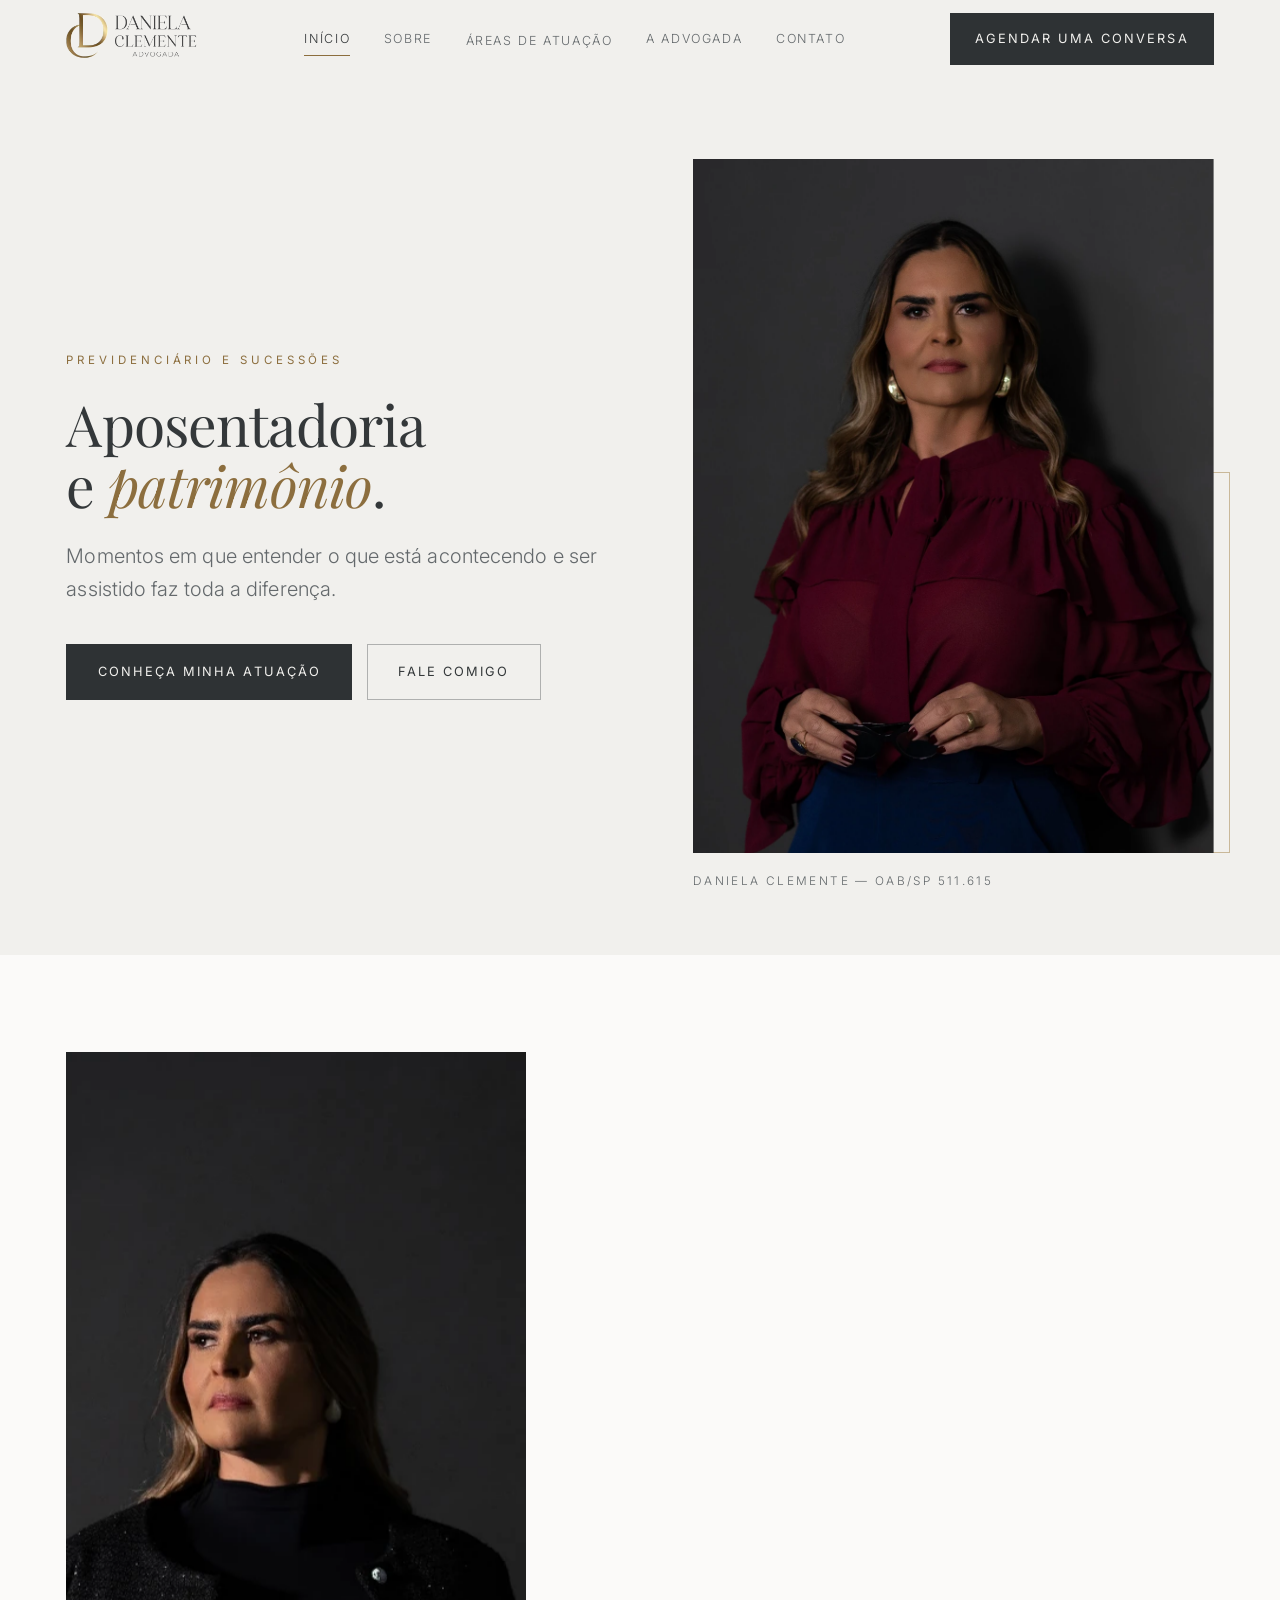
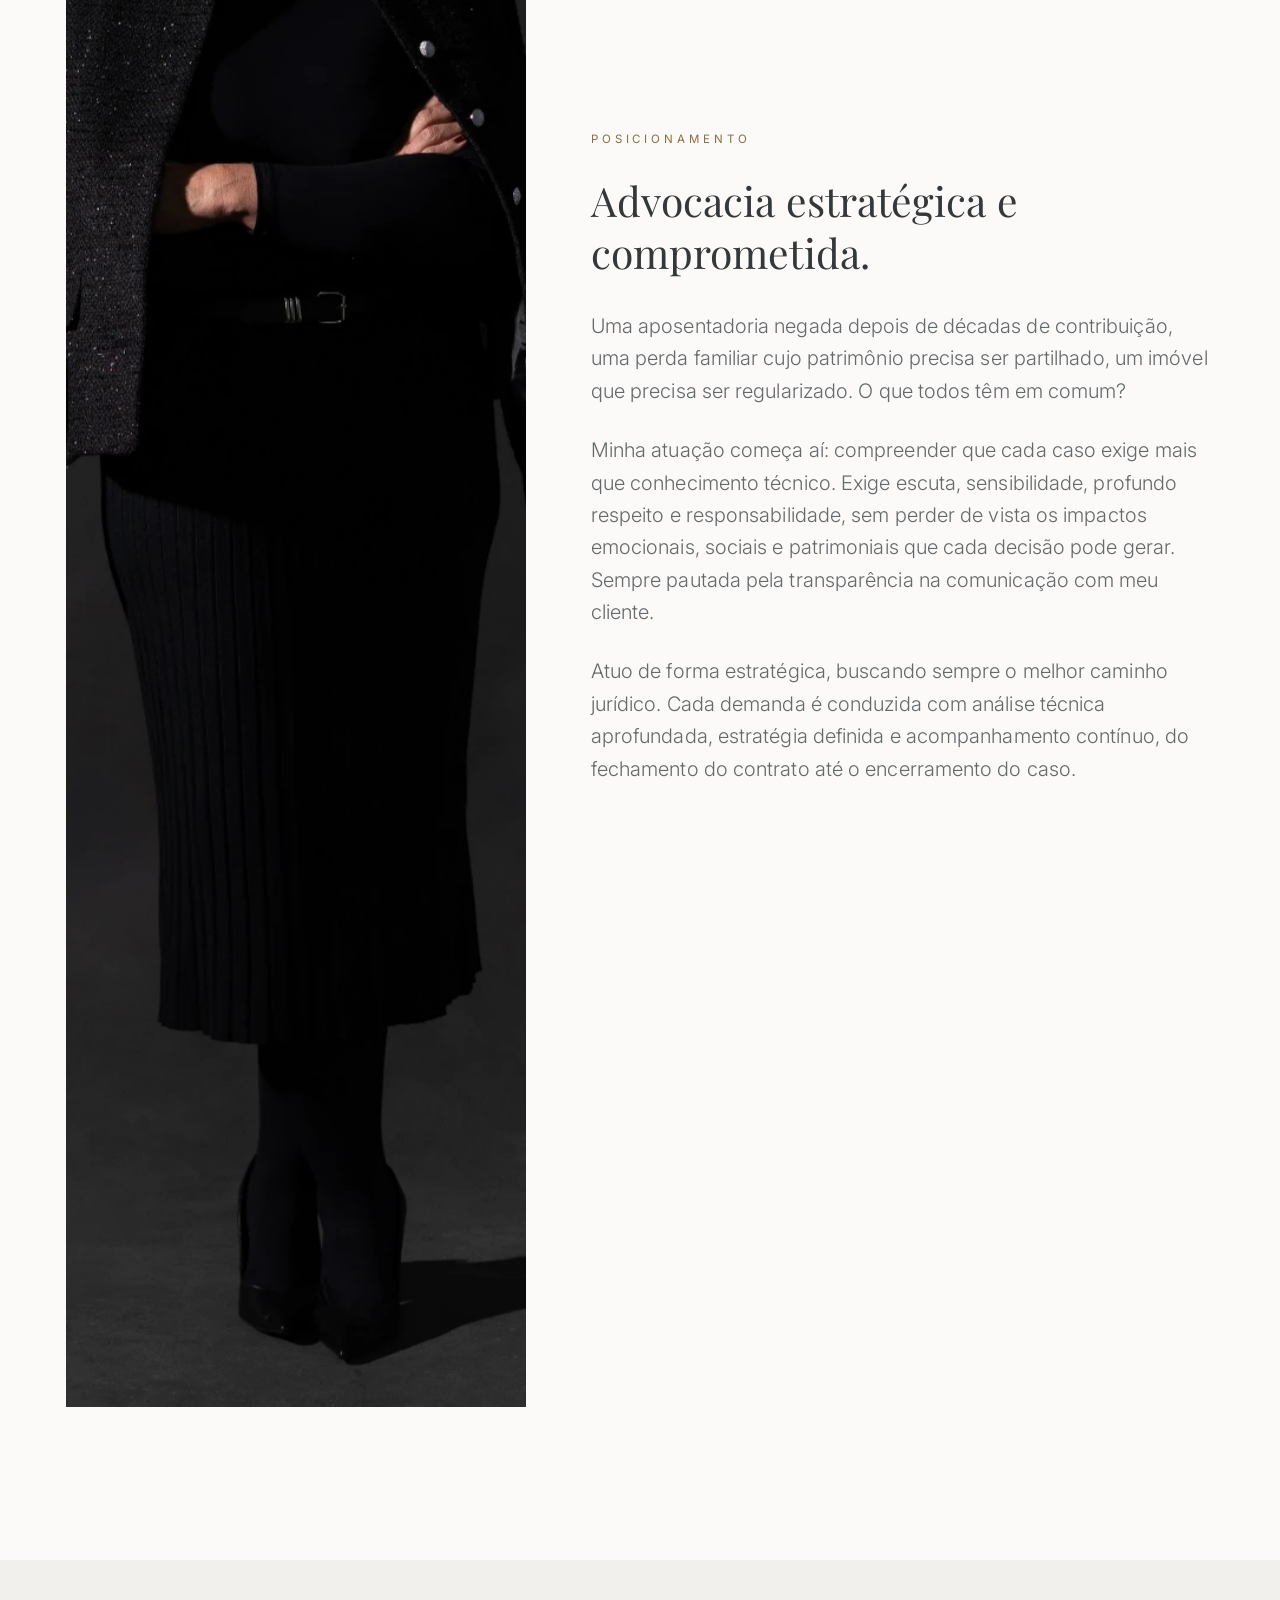
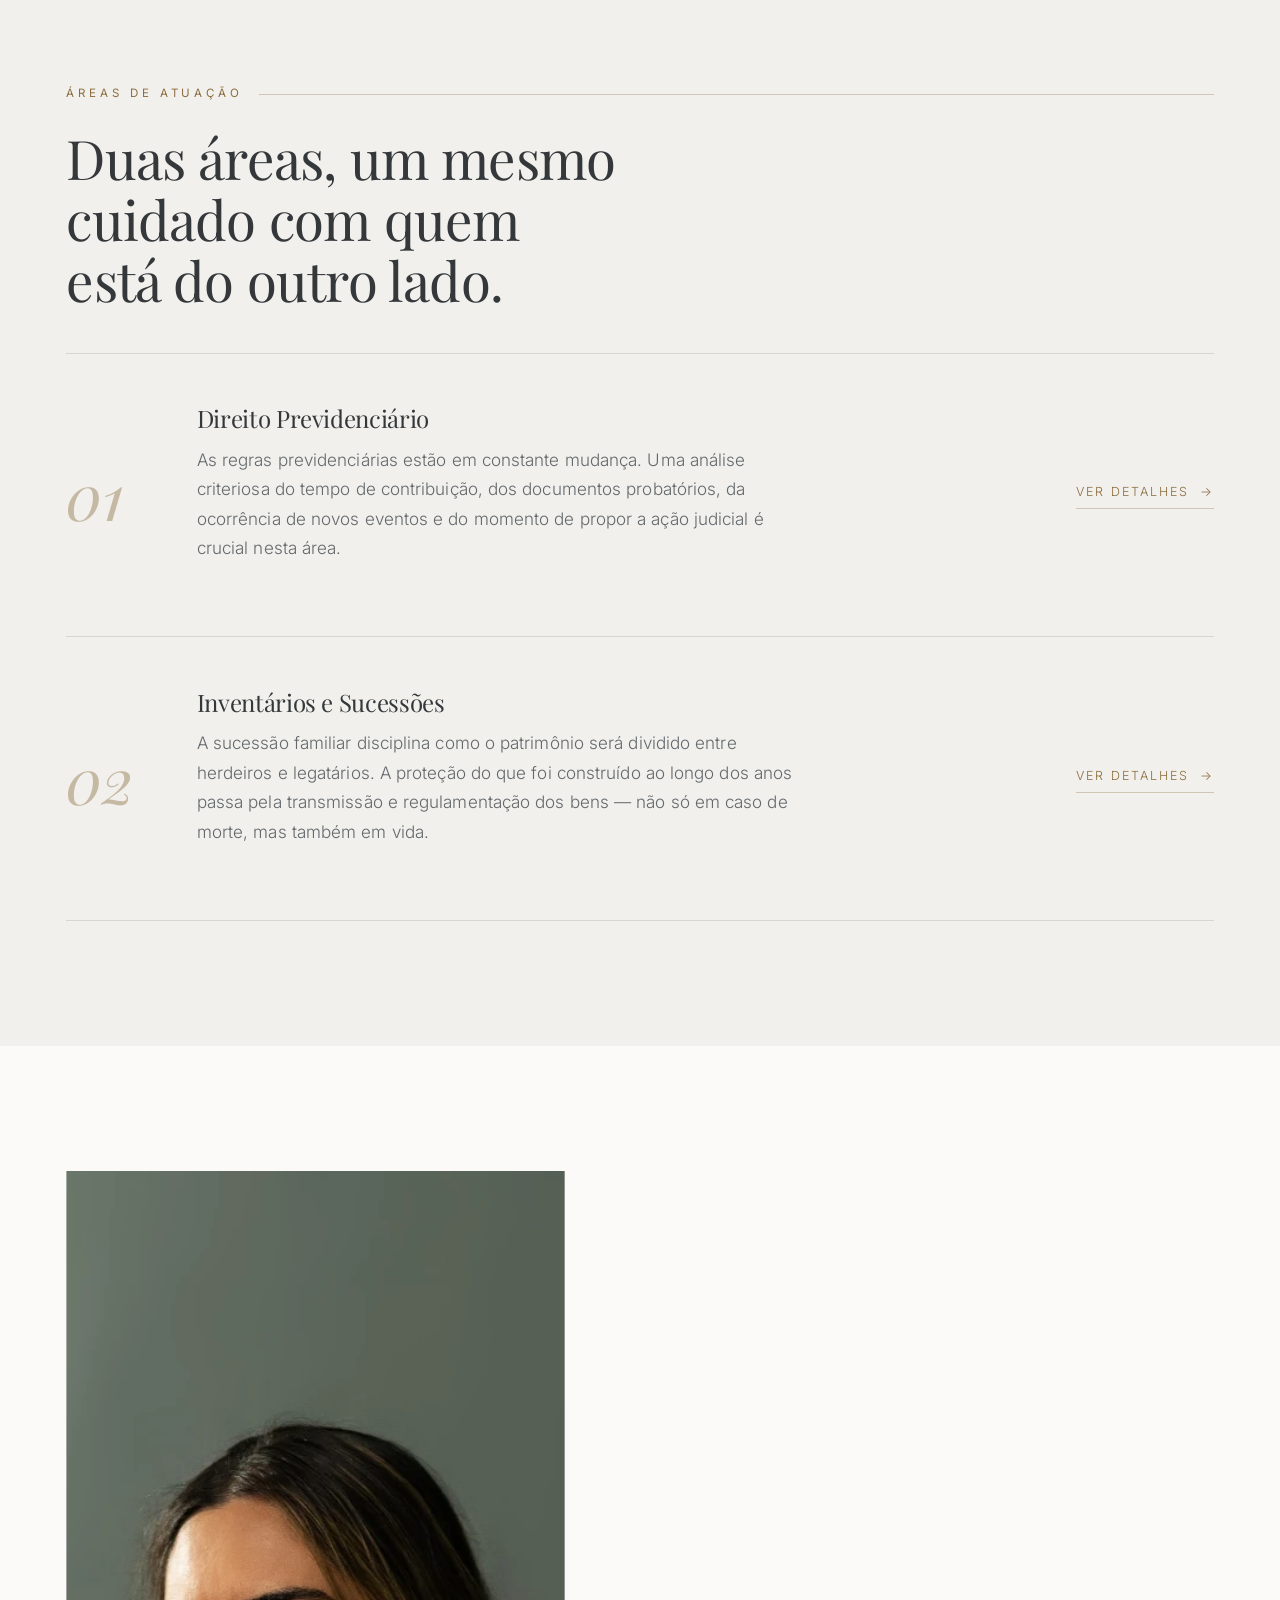
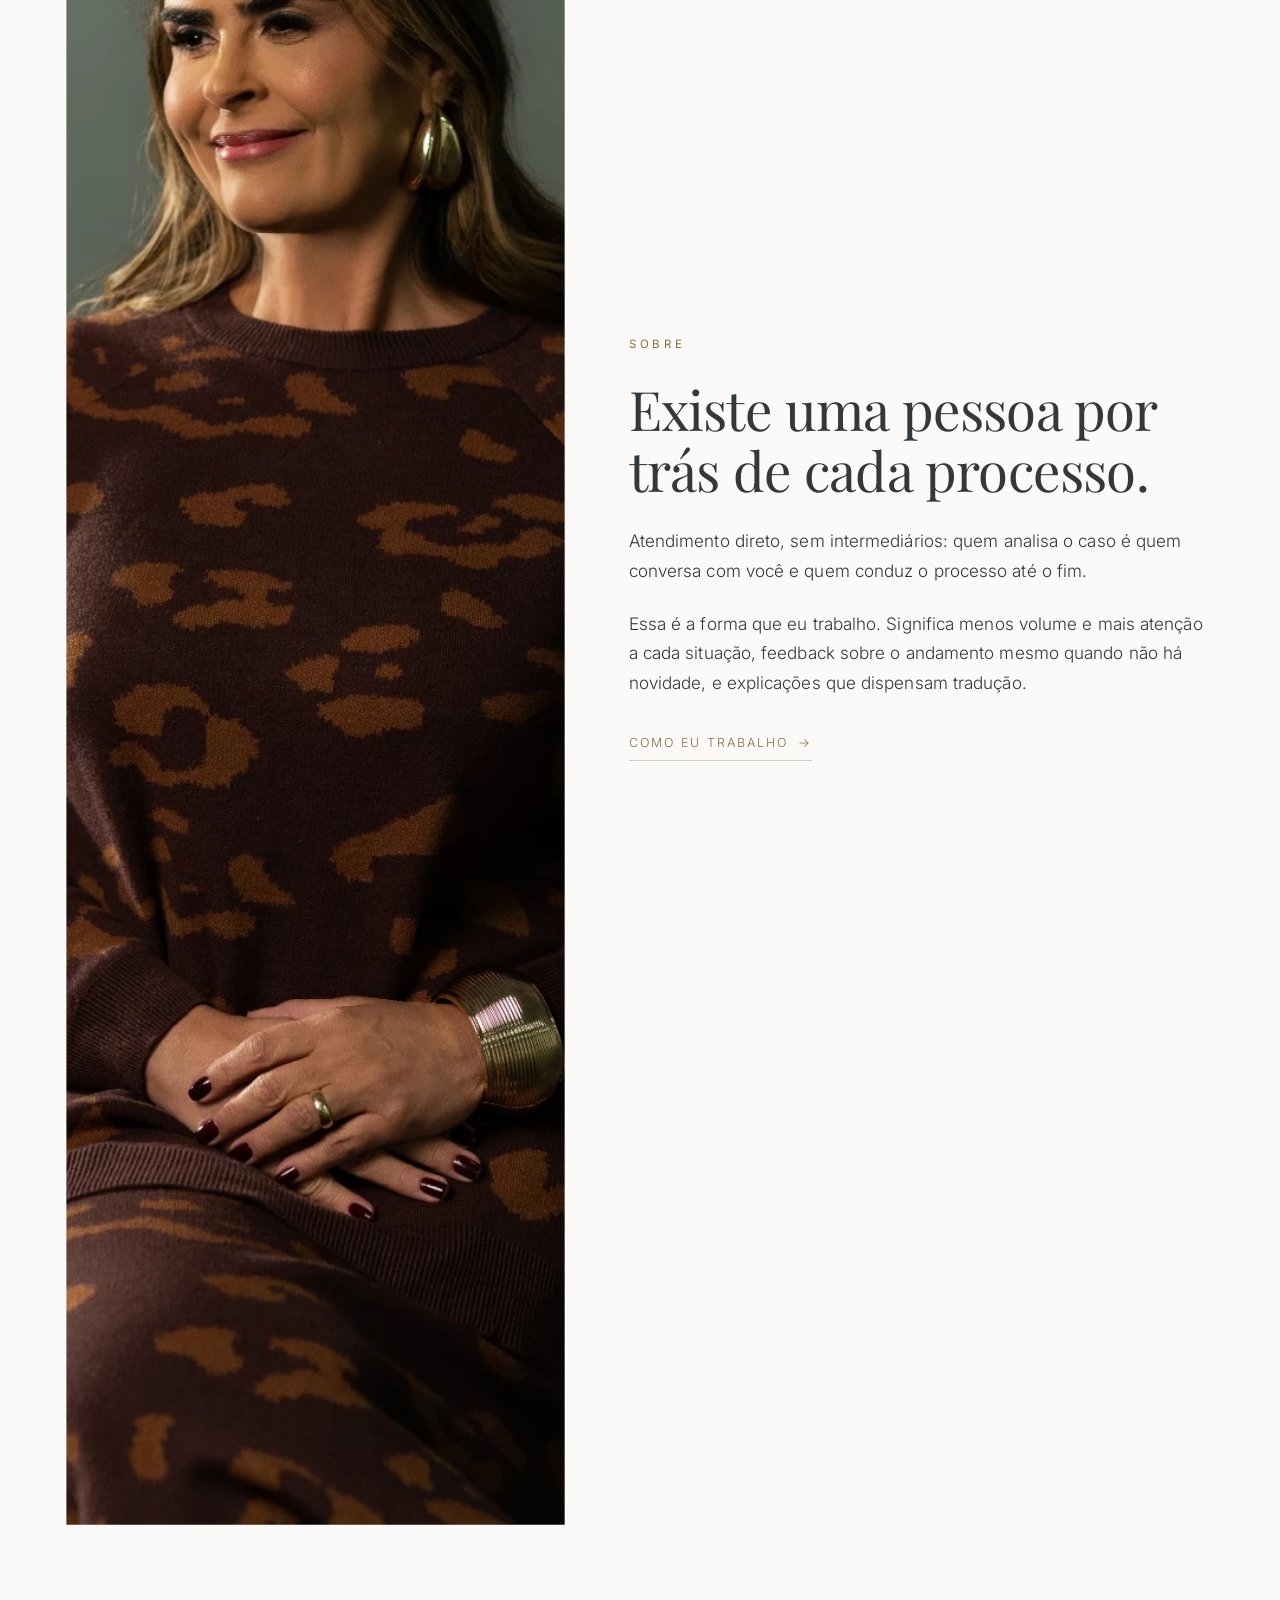
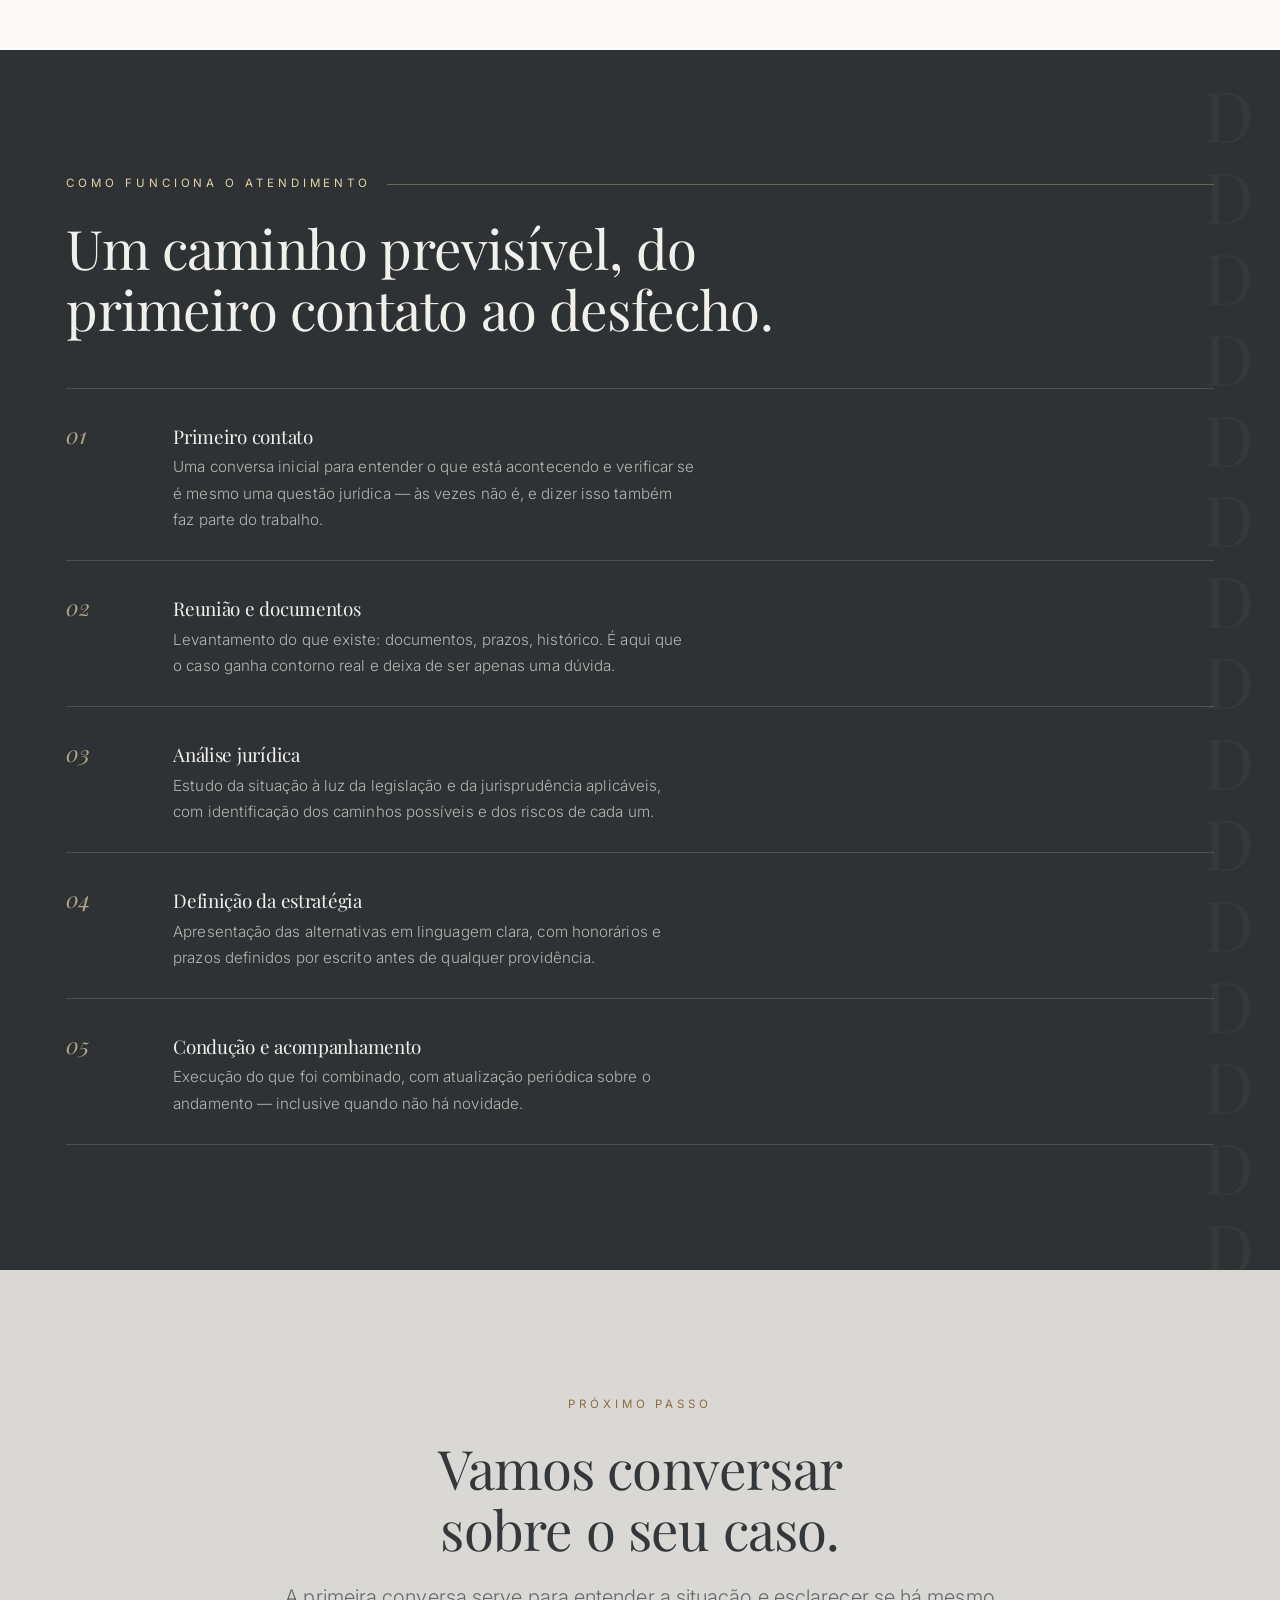
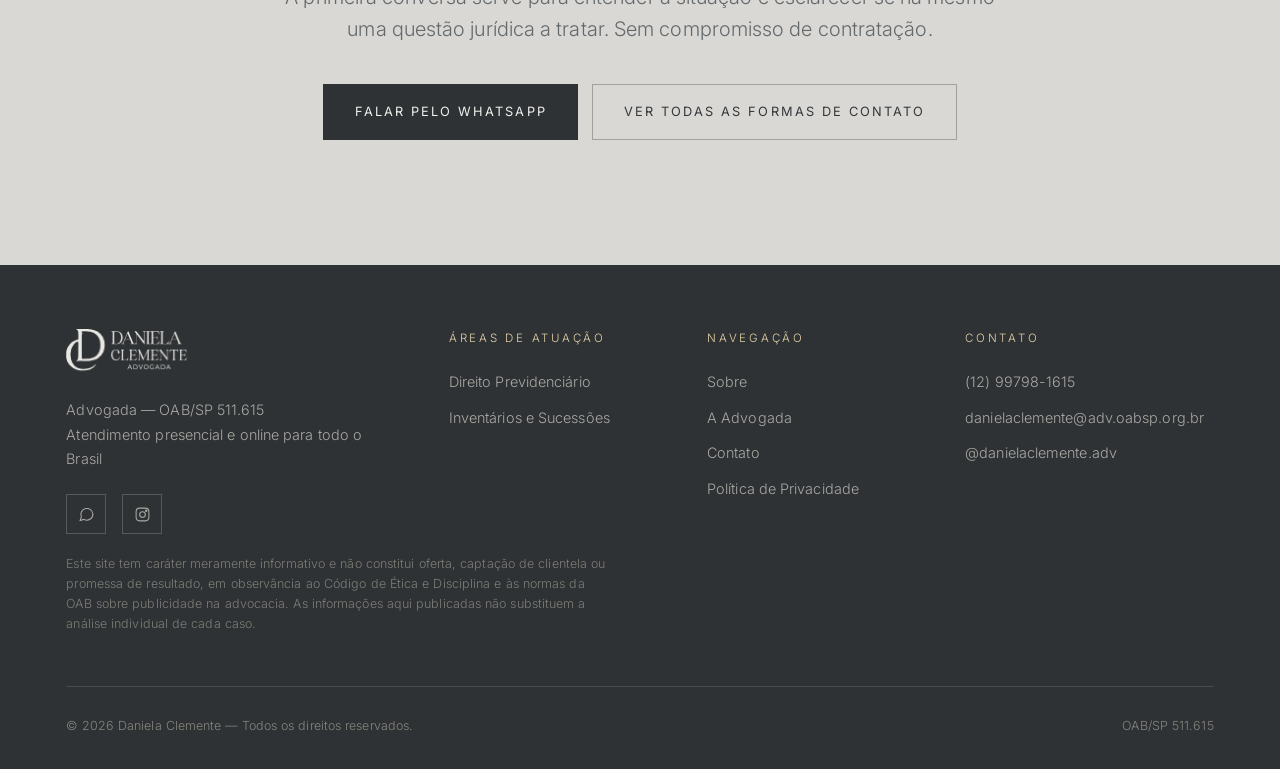
==== commit d972cb4e: "Refaz o tratamento das fotografias: sai a mascara de nitidez A mascara de nitidez aplicada antes est" ====
--- a/index.html
+++ b/index.html
@@ -81,7 +81,7 @@
       </div>
     </div>
     <figure class="hero__figura revelar revelar--imagem" data-atraso="1">
-      <picture><source type="image/webp" sizes="(min-width: 900px) 45vw, 90vw" srcset="assets/img/hero-capa-520.webp 520w, assets/img/hero-capa-760.webp 760w, assets/img/hero-capa-1100.webp 1100w, assets/img/hero-capa-1300.webp 1300w"><img src="assets/img/hero-capa-760.jpg" alt="Daniela Clemente, advogada" loading="eager" fetchpriority="high" decoding="async" width="1299" height="1952"></picture>
+      <picture><source type="image/webp" sizes="(min-width: 1200px) 1100px, (min-width: 900px) 760px, (min-width: 600px) 760px, 95vw" srcset="assets/img/hero-capa-520.webp 520w, assets/img/hero-capa-760.webp 760w, assets/img/hero-capa-1100.webp 1100w, assets/img/hero-capa-1300.webp 1300w"><img src="assets/img/hero-capa-760.jpg" alt="Daniela Clemente, advogada" loading="eager" fetchpriority="high" decoding="async" width="1299" height="1952"></picture>
       <figcaption class="hero__nota">Daniela Clemente — OAB/SP 511.615</figcaption>
     </figure>
   </div>
@@ -90,7 +90,7 @@
 <section class="secao secao--clara manifesto">
   <div class="env manifesto__grade">
     <figure class="manifesto__figura revelar revelar--imagem" data-parallax="0.018">
-      <picture><source type="image/webp" sizes="(min-width: 900px) 38vw, 90vw" srcset="assets/img/posicionamento-520.webp 520w, assets/img/posicionamento-760.webp 760w, assets/img/posicionamento-1100.webp 1100w, assets/img/posicionamento-1300.webp 1300w"><img src="assets/img/posicionamento-760.jpg" alt="Daniela Clemente, advogada" loading="lazy" decoding="async" width="1299" height="1955"></picture>
+      <picture><source type="image/webp" sizes="(min-width: 1200px) 1100px, (min-width: 900px) 760px, (min-width: 600px) 760px, 95vw" srcset="assets/img/posicionamento-520.webp 520w, assets/img/posicionamento-760.webp 760w, assets/img/posicionamento-1100.webp 1100w, assets/img/posicionamento-1300.webp 1300w"><img src="assets/img/posicionamento-760.jpg" alt="Daniela Clemente, advogada" loading="lazy" decoding="async" width="1299" height="1955"></picture>
     </figure>
     <div class="revelar" data-atraso="1">
       <span class="rotulo">Posicionamento</span>
@@ -152,7 +152,7 @@
 <section class="secao secao--clara">
   <div class="env retrato-bloco">
     <figure class="revelar revelar--imagem">
-      <picture><source type="image/webp" sizes="(min-width: 900px) 42vw, 90vw" srcset="assets/img/sobre-520.webp 520w, assets/img/sobre-760.webp 760w, assets/img/sobre-1100.webp 1100w, assets/img/sobre-1300.webp 1300w"><img src="assets/img/sobre-760.jpg" alt="Daniela Clemente, advogada" loading="lazy" decoding="async" width="1300" height="1954"></picture>
+      <picture><source type="image/webp" sizes="(min-width: 1200px) 1100px, (min-width: 900px) 760px, (min-width: 600px) 760px, 95vw" srcset="assets/img/sobre-520.webp 520w, assets/img/sobre-760.webp 760w, assets/img/sobre-1100.webp 1100w, assets/img/sobre-1300.webp 1300w"><img src="assets/img/sobre-760.jpg" alt="Daniela Clemente, advogada" loading="lazy" decoding="async" width="1300" height="1954"></picture>
     </figure>
     <div class="revelar" data-atraso="1">
       <span class="rotulo">Sobre</span>
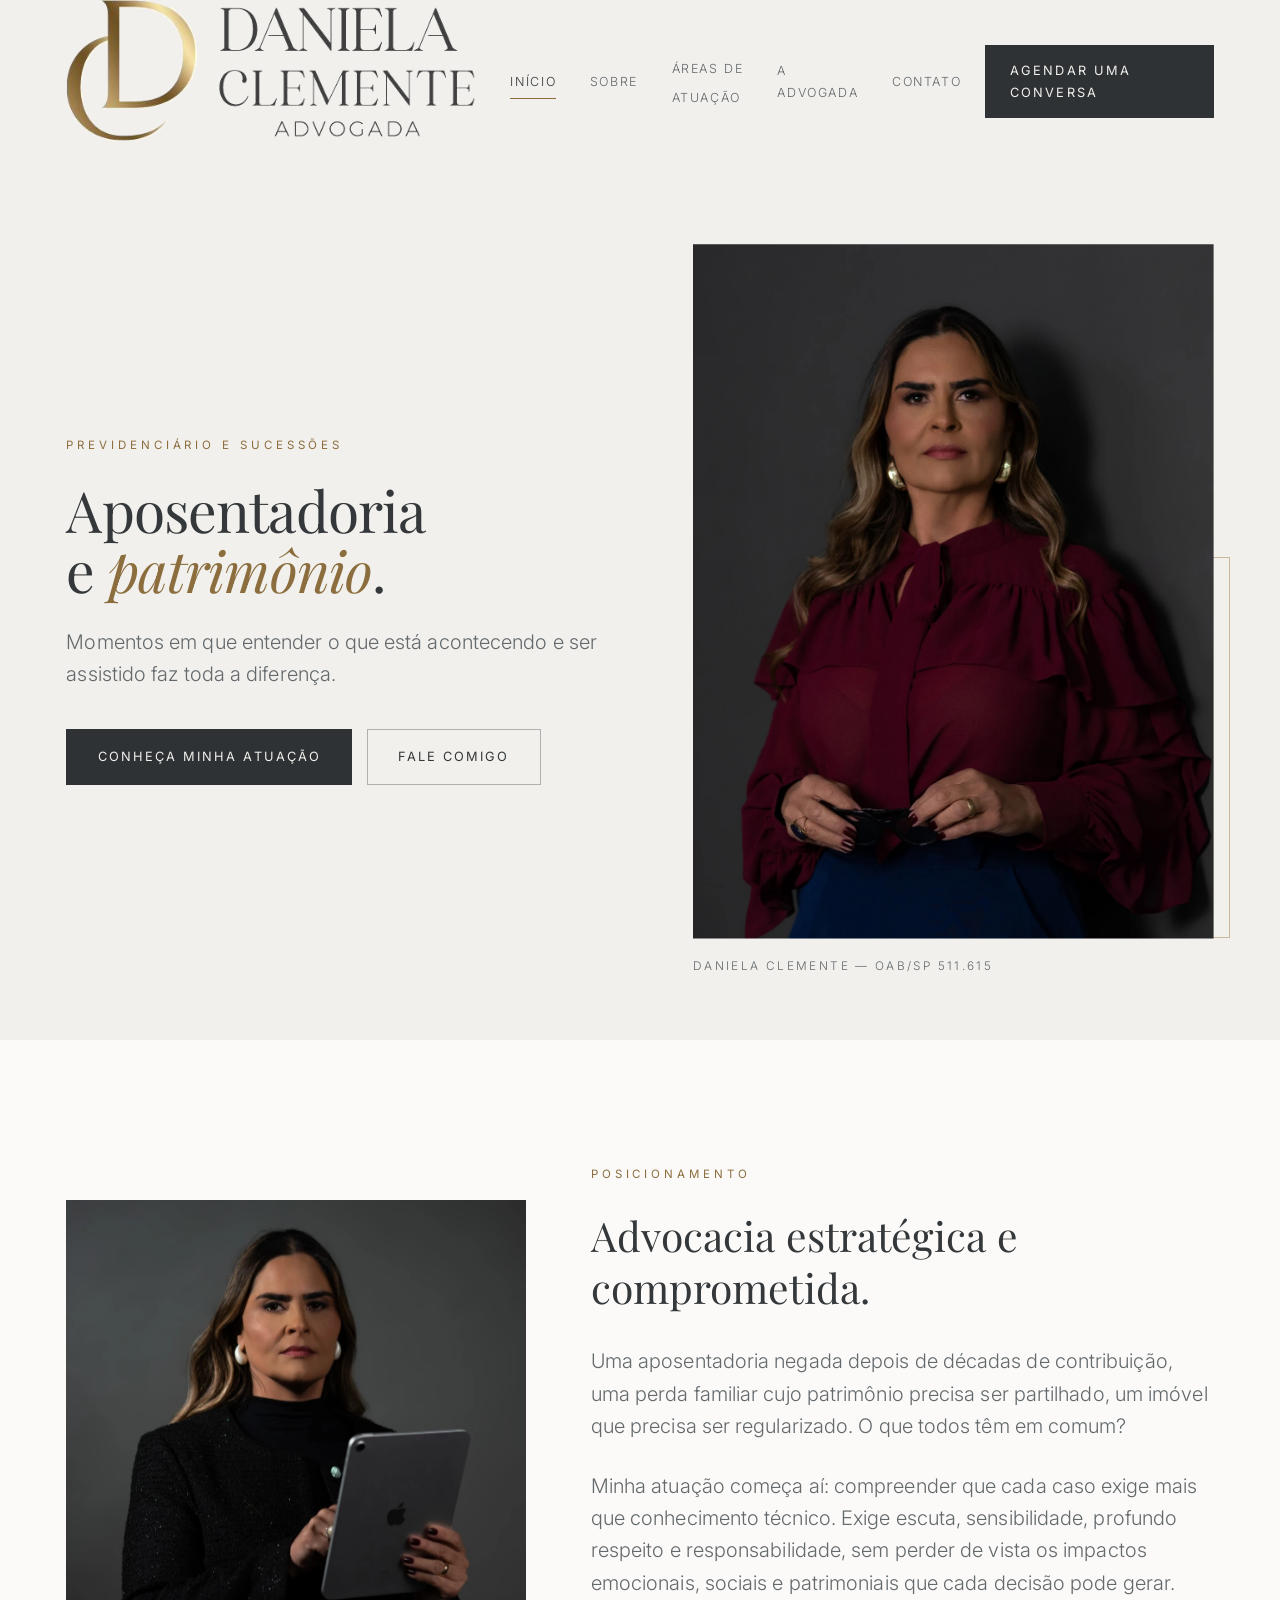
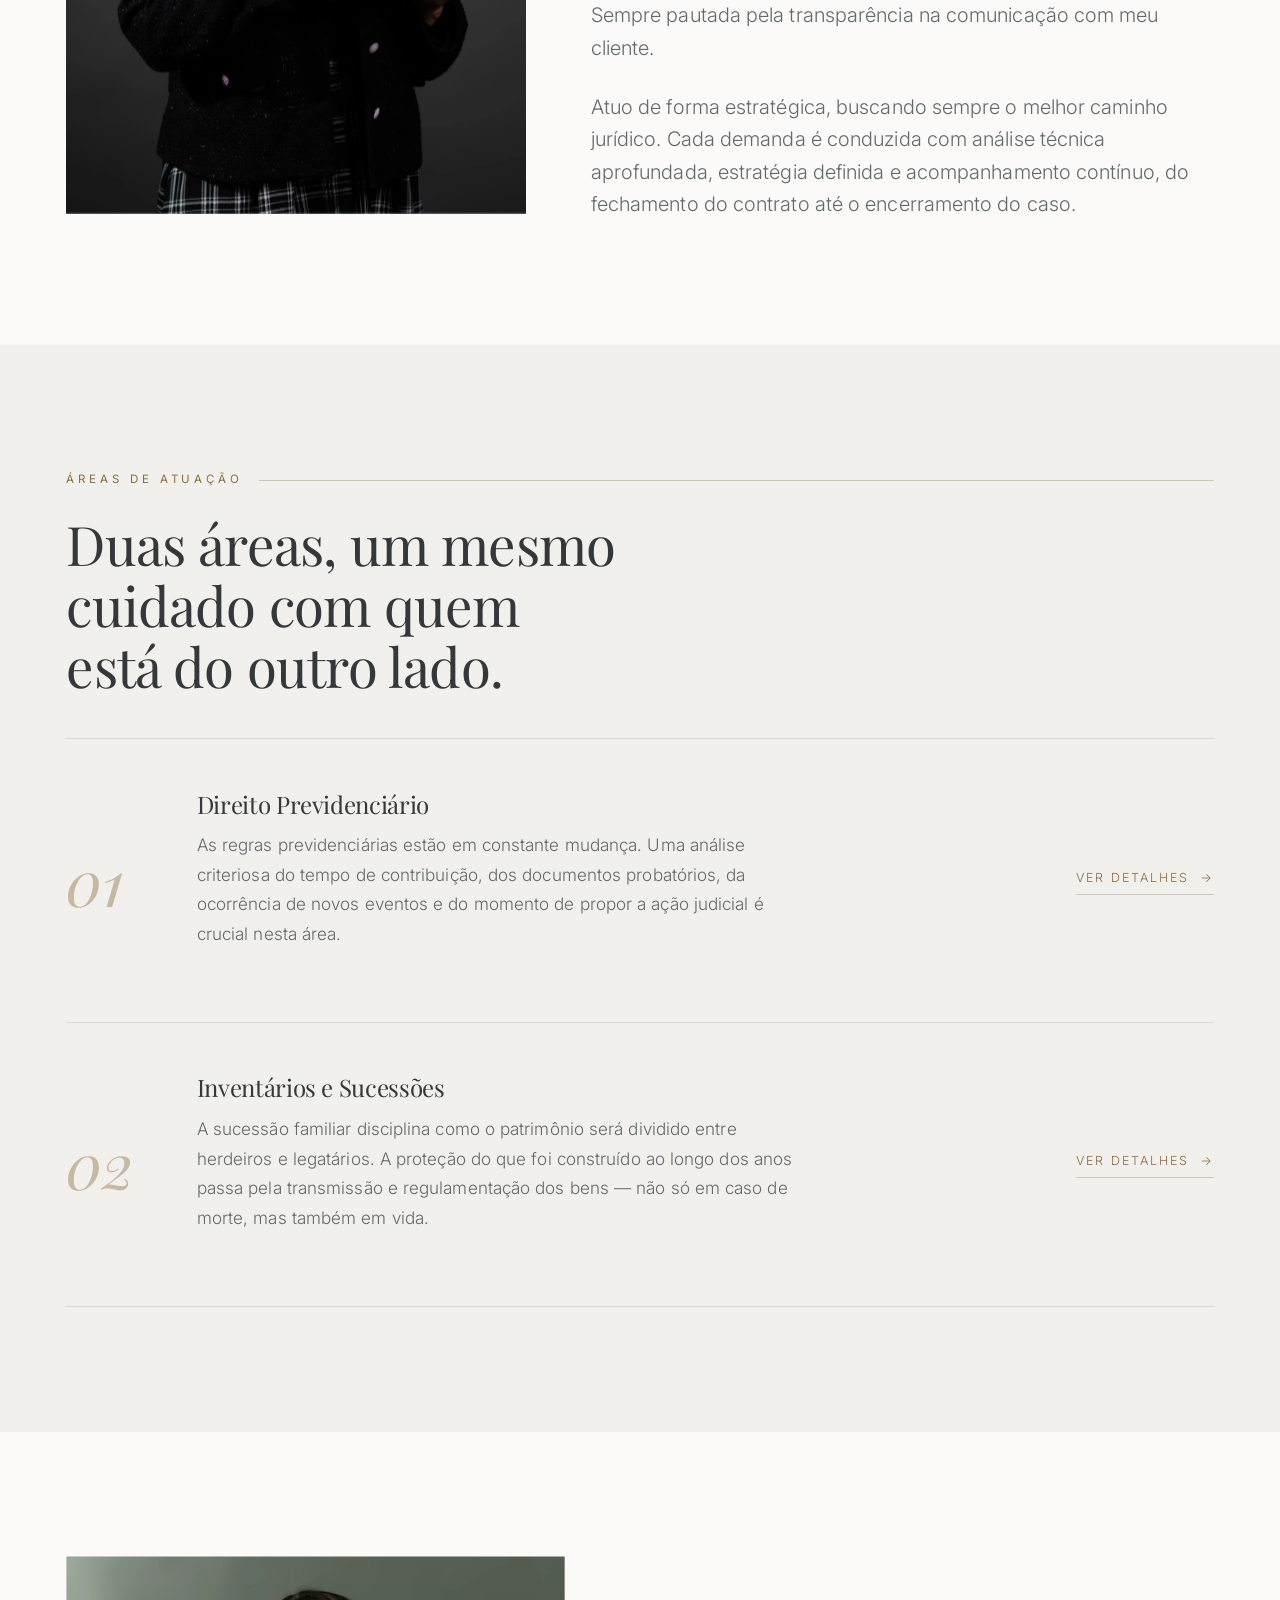
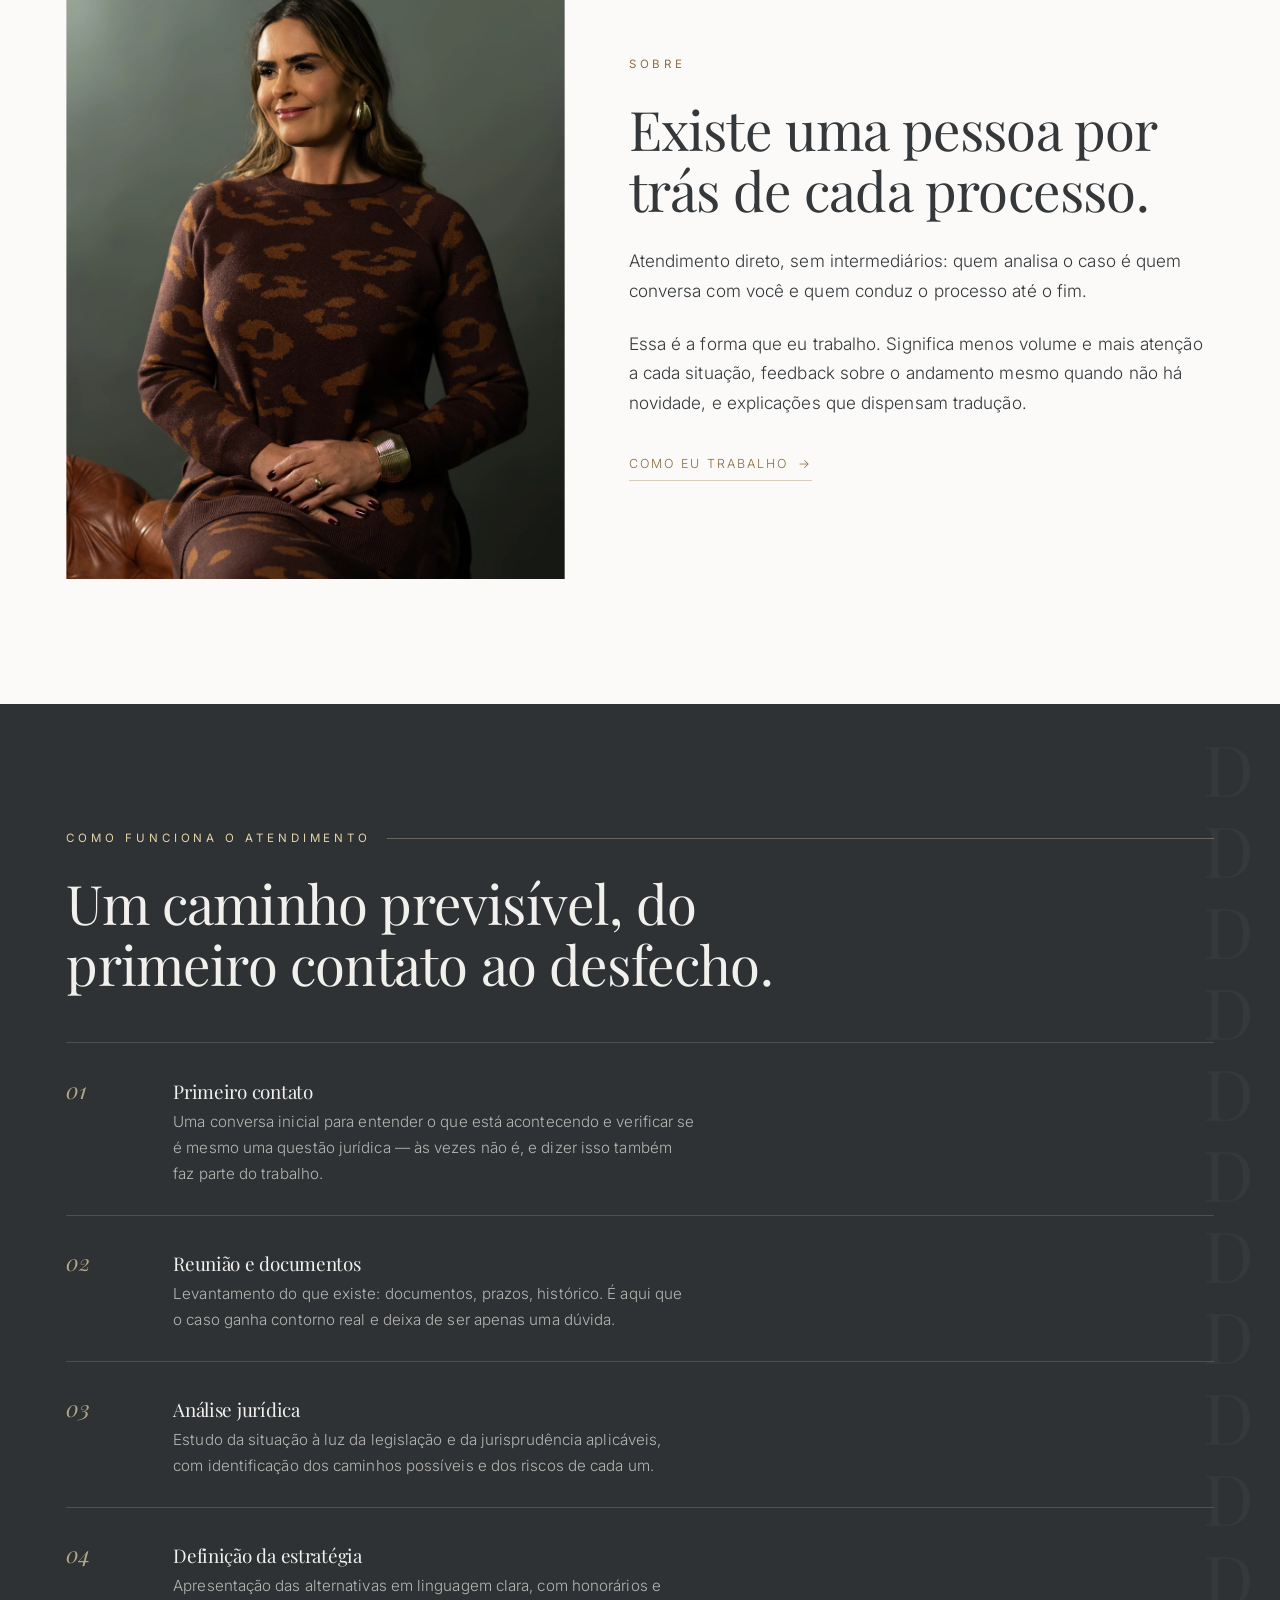
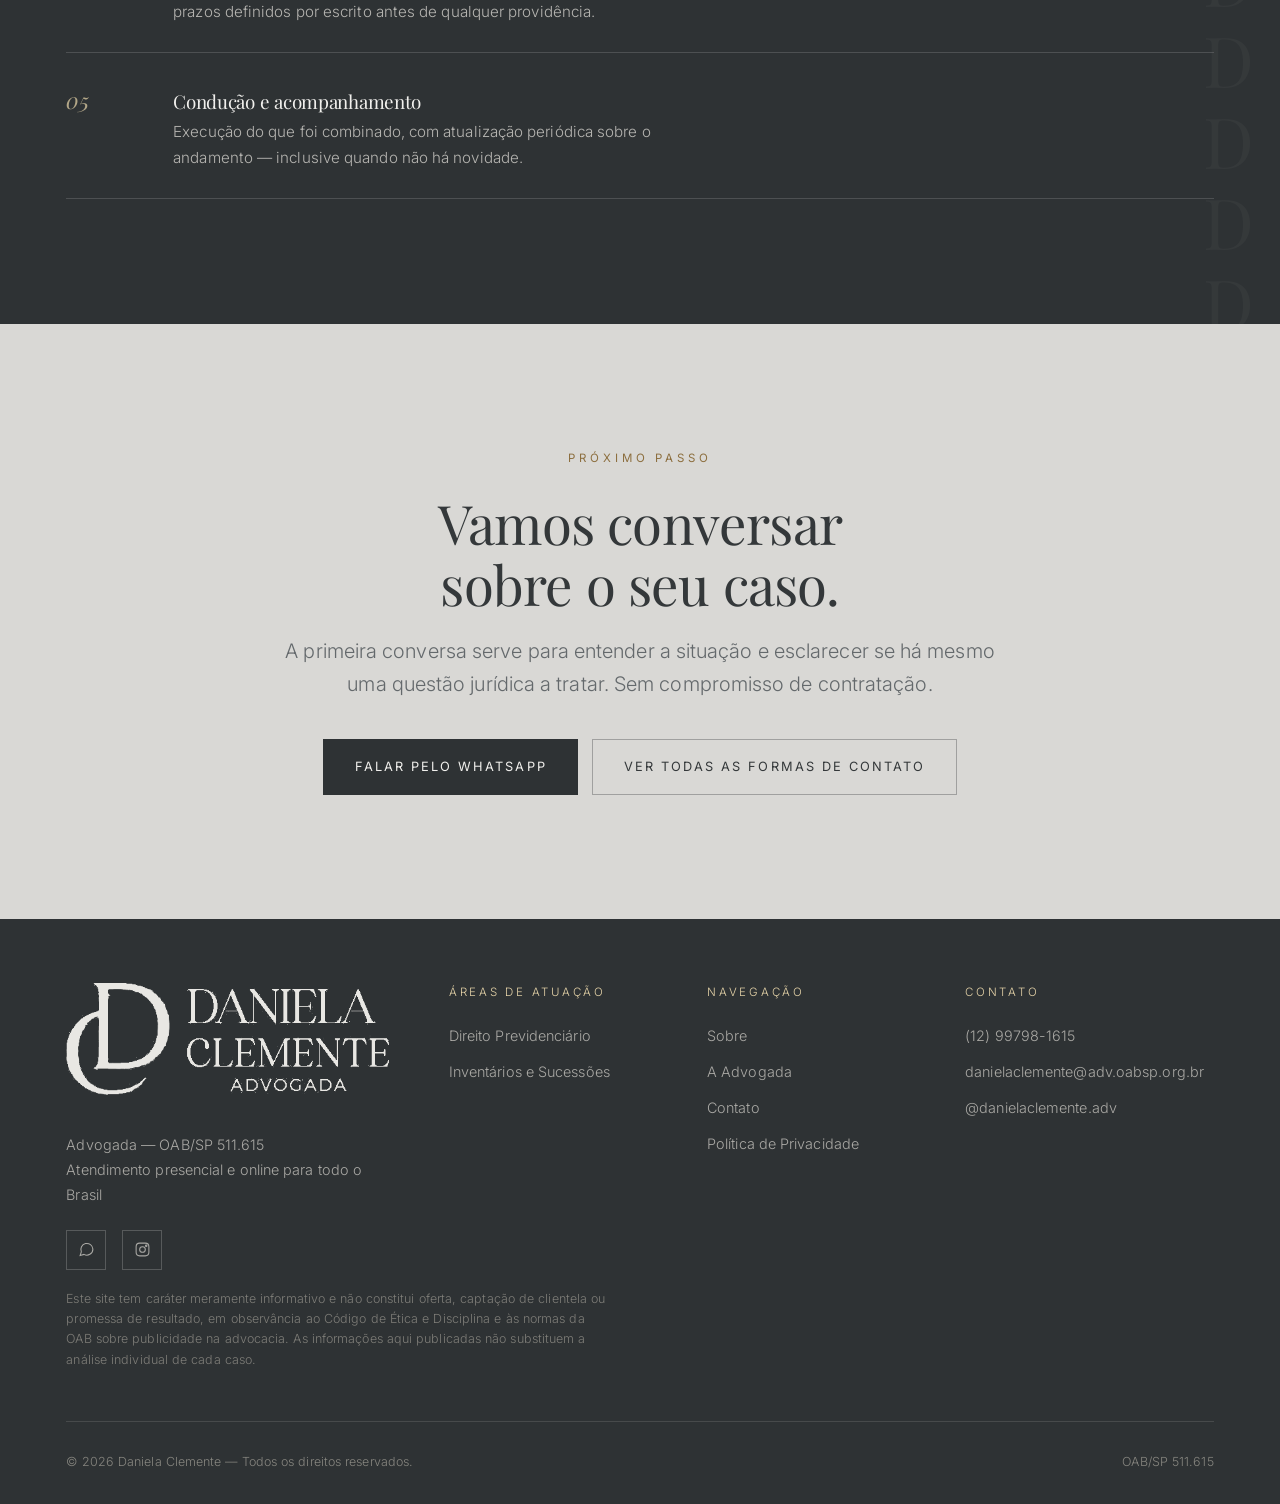
==== commit ec68db80: "Nova fotografia de posicionamento e correcao de proporcao das imagens A cliente enviou uma fotografi" ====
--- a/index.html
+++ b/index.html
@@ -90,7 +90,7 @@
 <section class="secao secao--clara manifesto">
   <div class="env manifesto__grade">
     <figure class="manifesto__figura revelar revelar--imagem" data-parallax="0.018">
-      <picture><source type="image/webp" sizes="(min-width: 1200px) 1100px, (min-width: 900px) 760px, (min-width: 600px) 760px, 95vw" srcset="assets/img/posicionamento-520.webp 520w, assets/img/posicionamento-760.webp 760w, assets/img/posicionamento-1100.webp 1100w, assets/img/posicionamento-1300.webp 1300w"><img src="assets/img/posicionamento-760.jpg" alt="Daniela Clemente, advogada" loading="lazy" decoding="async" width="1299" height="1955"></picture>
+      <picture><source type="image/webp" sizes="(min-width: 1200px) 1100px, (min-width: 900px) 760px, (min-width: 600px) 760px, 95vw" srcset="assets/img/posicionamento-520.webp 520w, assets/img/posicionamento-760.webp 760w, assets/img/posicionamento-1064.webp 1064w"><img src="assets/img/posicionamento-760.jpg" alt="Daniela Clemente, advogada" loading="lazy" decoding="async" width="1299" height="1955"></picture>
     </figure>
     <div class="revelar" data-atraso="1">
       <span class="rotulo">Posicionamento</span>
--- a/assets/style.css
+++ b/assets/style.css
@@ -46,6 +46,10 @@
 body, h1, h2, h3, h4, p, figure, blockquote, dl, dd, ul, ol { margin: 0; padding: 0; }
 ul[class], ol[class] { list-style: none; }
 img, picture, svg { display: block; max-width: 100%; }
+/* Os atributos width/height do HTML viram dica de apresentação e fixam a altura,
+   anulando o aspect-ratio do CSS. Com height: auto o aspect-ratio volta a mandar,
+   e os atributos seguem reservando o espaço contra deslocamento de layout. */
+img[width][height] { height: auto; }
 button, input, select, textarea { font: inherit; color: inherit; }
 
 body {
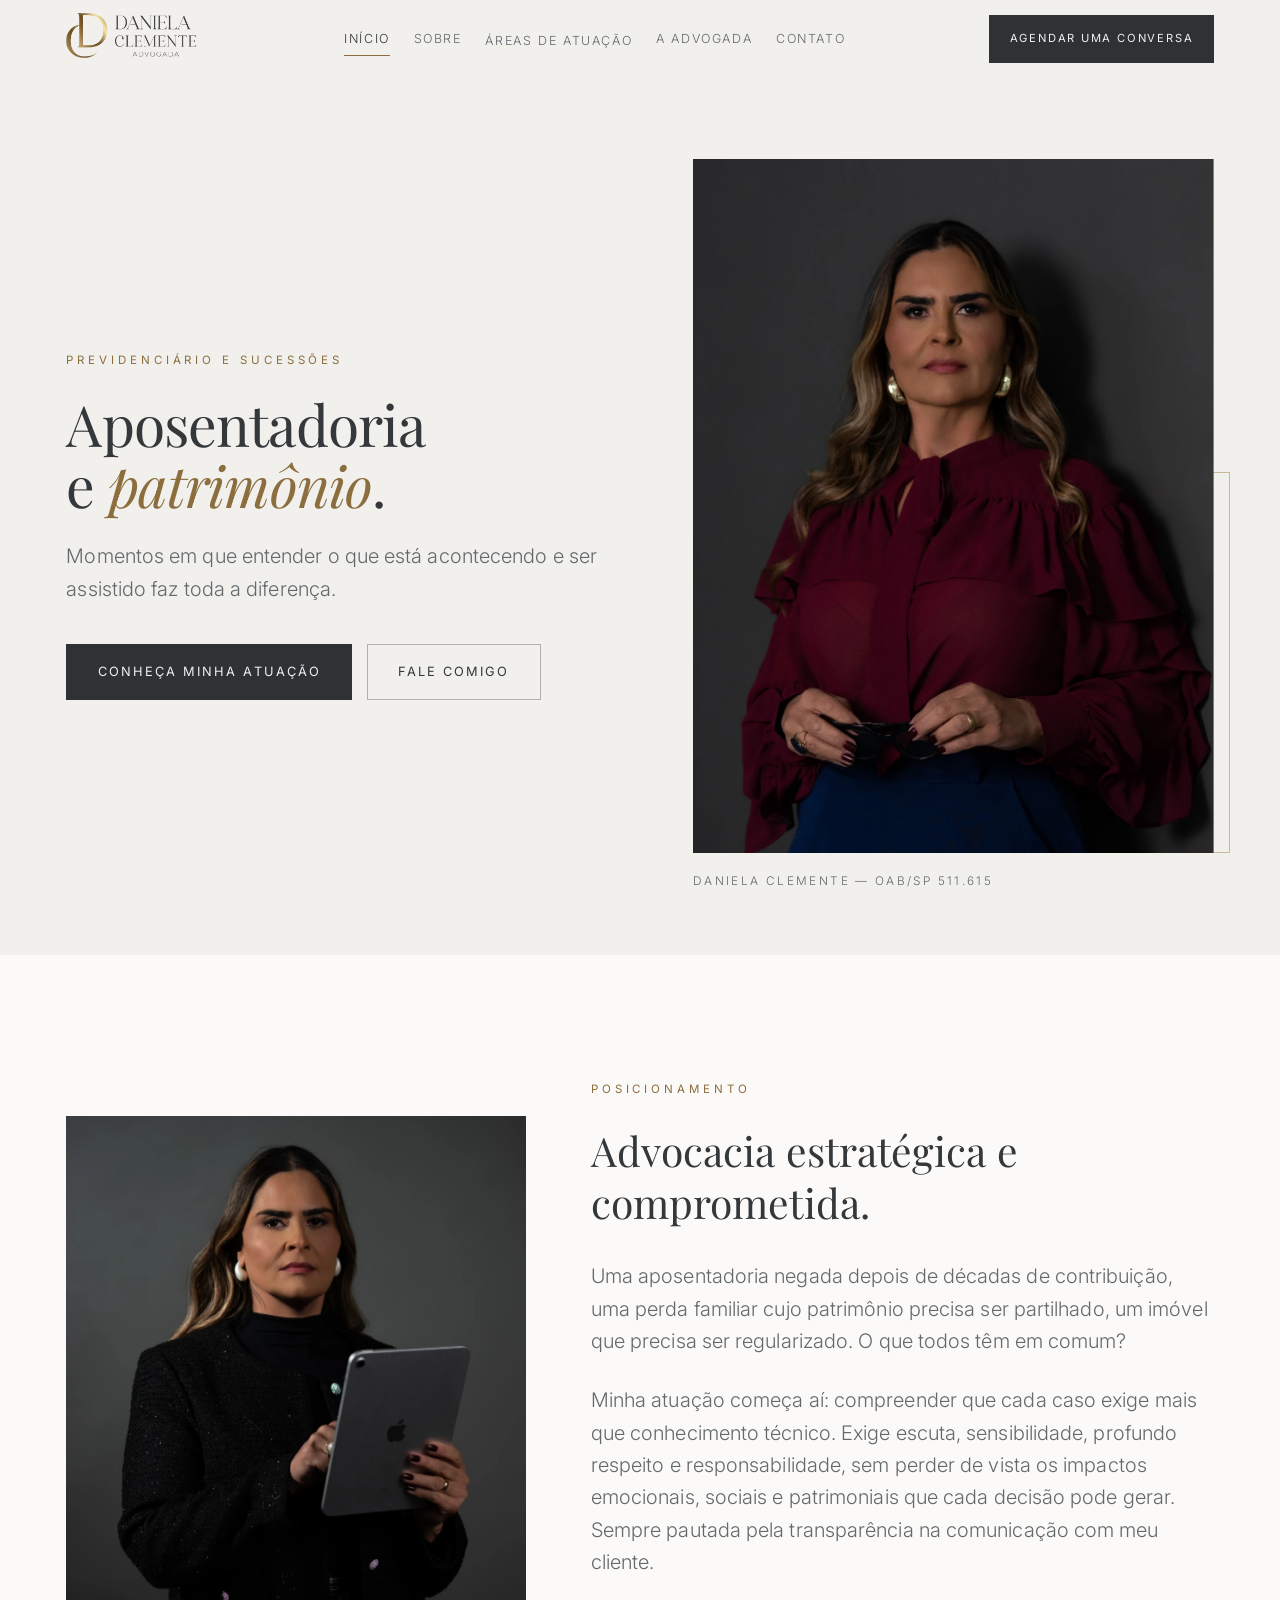
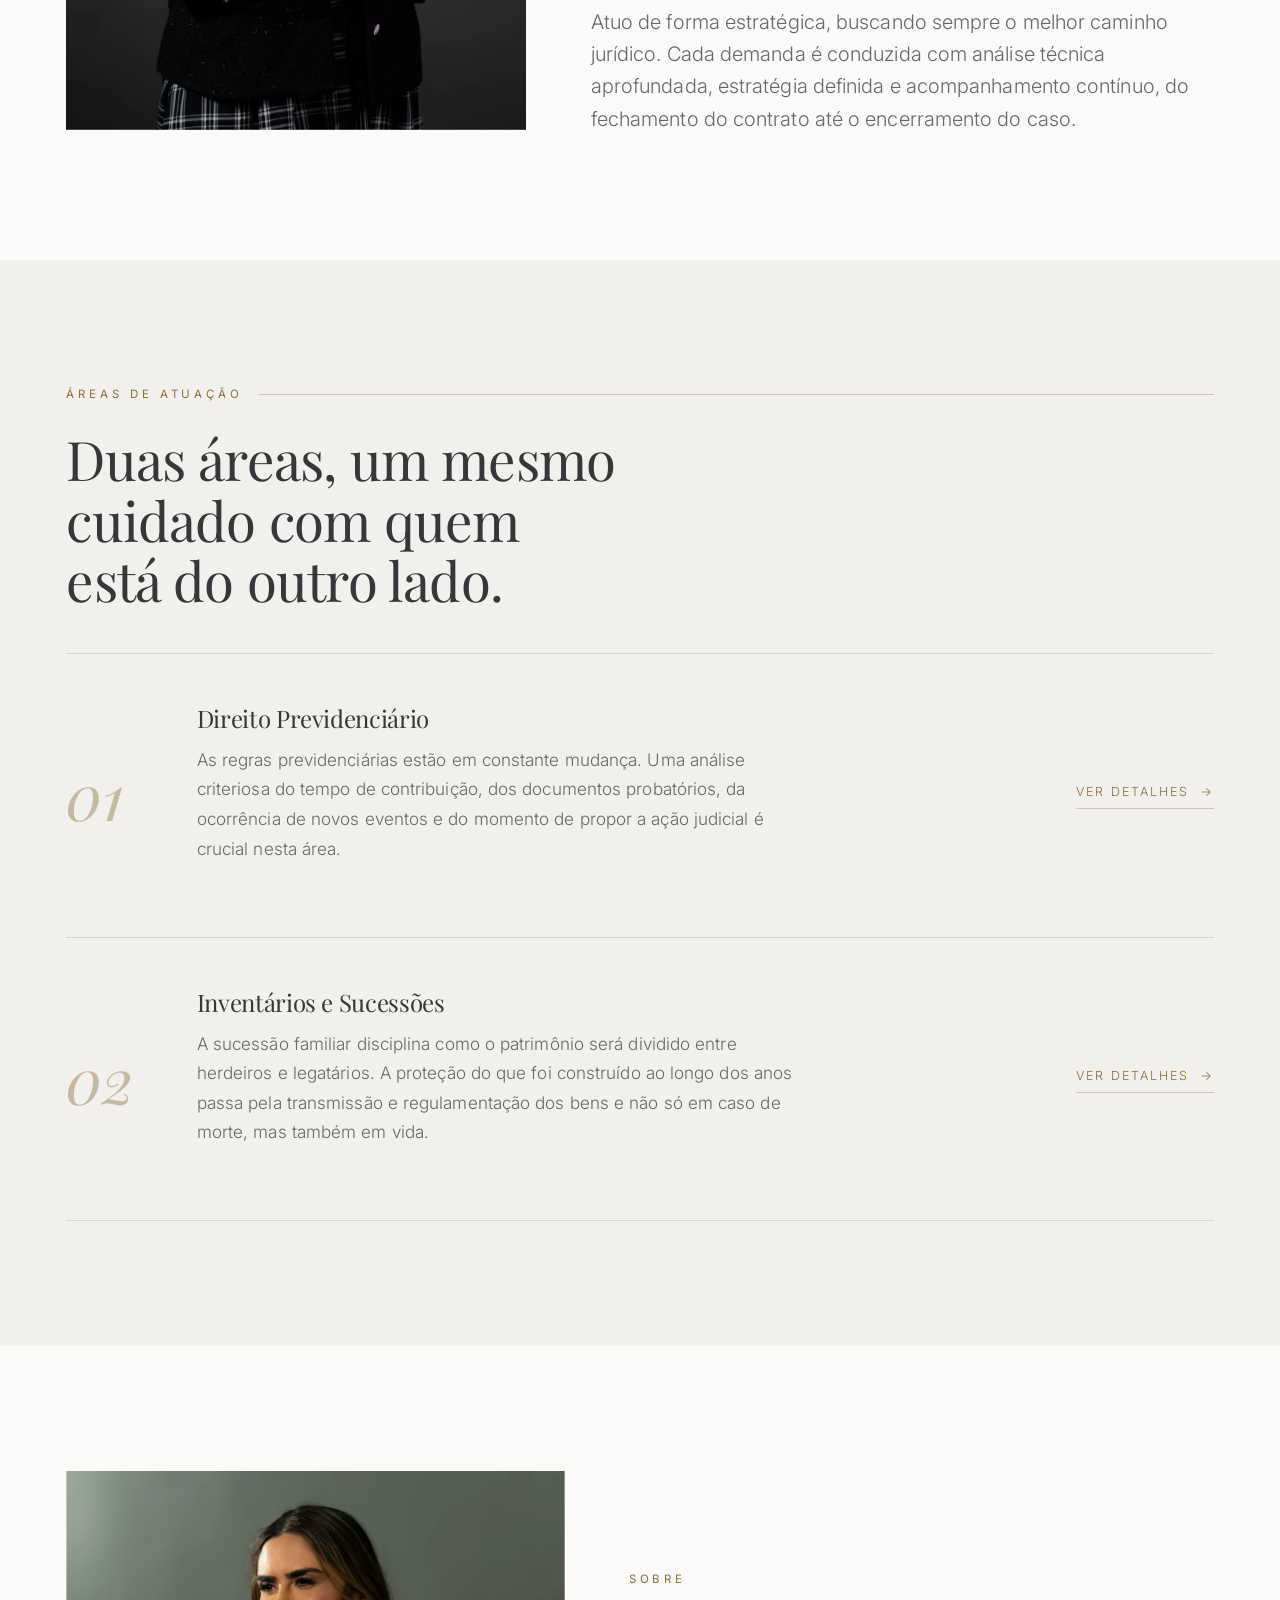
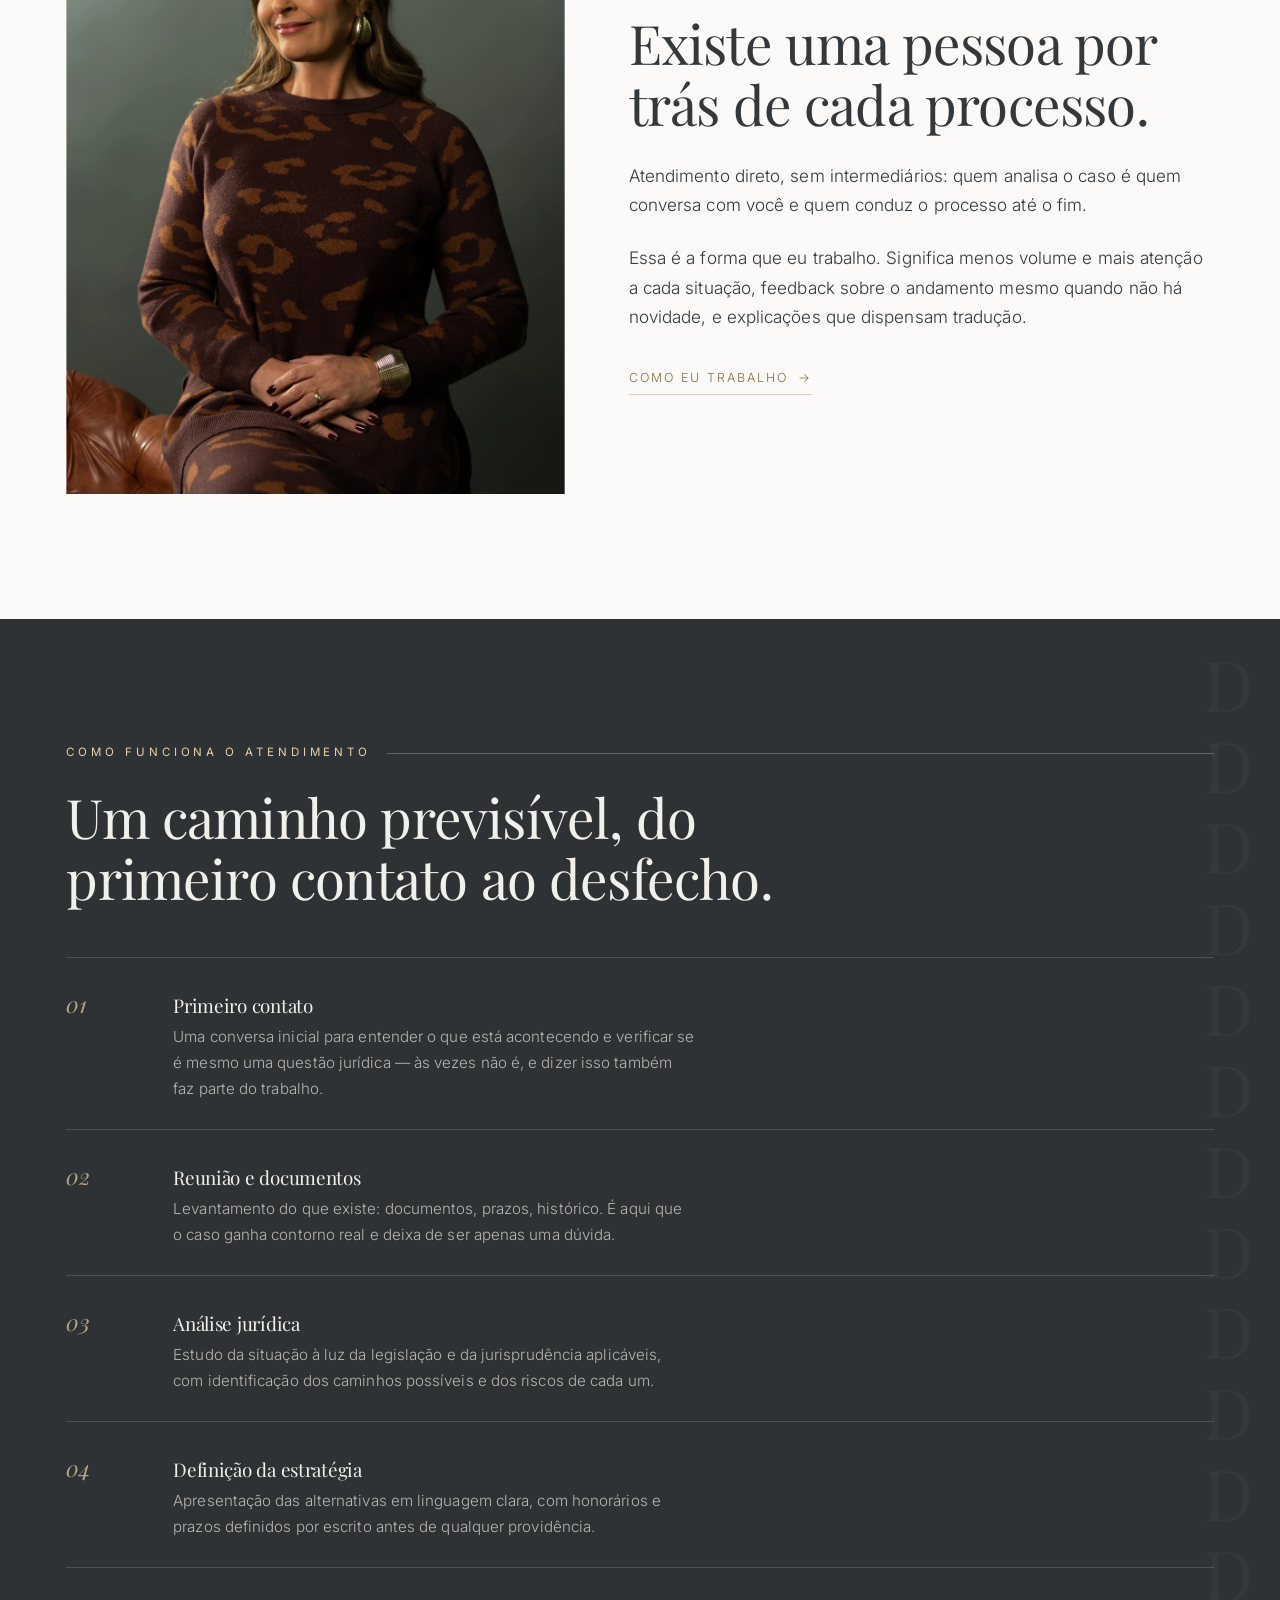
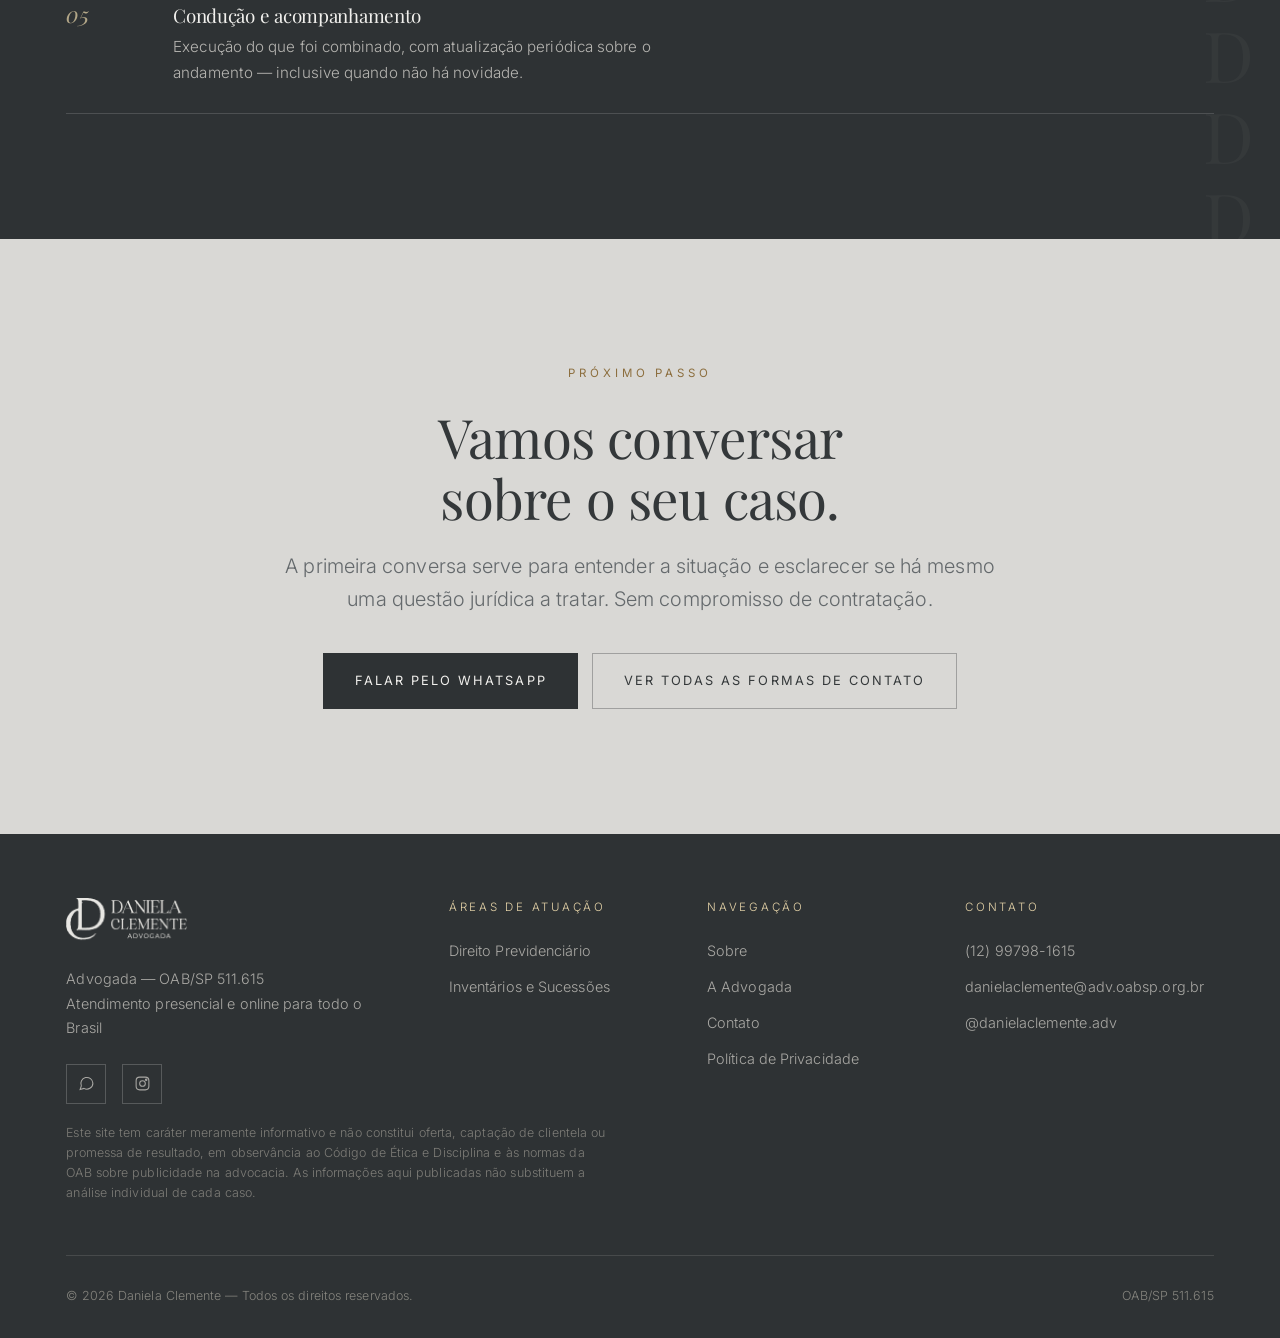
==== commit 4b02da6e: "Ajustes de texto pedidos pela cliente 1. Direito Previdenciario ganha um paragrafo de fechamento sob" ====
--- a/index.html
+++ b/index.html
@@ -140,7 +140,7 @@
       <span class="numero" aria-hidden="true">02</span>
       <div>
         <h3 class="area-item__titulo">Inventários e Sucessões</h3>
-        <p class="area-item__texto">A sucessão familiar disciplina como o patrimônio será dividido entre herdeiros e legatários. A proteção do que foi construído ao longo dos anos passa pela transmissão e regulamentação dos bens — não só em caso de morte, mas também em vida.</p>
+        <p class="area-item__texto">A sucessão familiar disciplina como o patrimônio será dividido entre herdeiros e legatários. A proteção do que foi construído ao longo dos anos passa pela transmissão e regulamentação dos bens e não só em caso de morte, mas também em vida.</p>
       </div>
       <a class="link-seta area-item__acao" href="areas-de-atuacao/inventarios-e-sucessoes/">
         Ver detalhes<span aria-hidden="true">→</span>
--- a/assets/style.css
+++ b/assets/style.css
@@ -48,8 +48,10 @@
 img, picture, svg { display: block; max-width: 100%; }
 /* Os atributos width/height do HTML viram dica de apresentação e fixam a altura,
    anulando o aspect-ratio do CSS. Com height: auto o aspect-ratio volta a mandar,
-   e os atributos seguem reservando o espaço contra deslocamento de layout. */
-img[width][height] { height: auto; }
+   e os atributos seguem reservando o espaço contra deslocamento de layout.
+   O :where() zera a especificidade: sem ele, img[width][height] vale (0,2,1) e
+   venceria regras de classe como .marca img, que define a altura do logotipo. */
+:where(img[width][height]) { height: auto; }
 button, input, select, textarea { font: inherit; color: inherit; }
 
 body {
@@ -177,6 +179,7 @@
 /* ---------- 6. BOTÕES ---------- */
 .btn {
   display: inline-flex; align-items: center; gap: 0.7rem;
+  white-space: nowrap;
   padding: 1rem 1.9rem;
   font-size: 0.8rem; font-weight: 400;
   letter-spacing: 0.16em; text-transform: uppercase;
@@ -229,7 +232,7 @@
 
 .cabecalho__interno {
   display: flex; align-items: center; justify-content: space-between;
-  gap: 1.5rem;
+  gap: clamp(0.9rem, 1.6vw, 1.5rem);
   min-height: 78px;
 }
 .marca img { height: 42px; width: auto; }
@@ -237,10 +240,11 @@
 
 .nav { display: none; }
 @media (min-width: 1024px) {
-  .nav { display: flex; align-items: center; gap: 2.1rem; }
+  .nav { display: flex; align-items: center; gap: clamp(1.05rem, 1.85vw, 2.1rem); }
 }
 .nav__link {
   position: relative;
+  white-space: nowrap;
   font-size: 0.78rem; letter-spacing: 0.13em; text-transform: uppercase;
   color: var(--tinta-suave);
   padding-block: 0.4rem;
@@ -277,7 +281,14 @@
 .nav__submenu a:hover { background: var(--greige); color: var(--tinta); }
 
 .cabecalho__acao { display: none; }
-@media (min-width: 1024px) { .cabecalho__acao { display: inline-flex; padding: 0.85rem 1.5rem; } }
+@media (min-width: 1024px) {
+  .cabecalho__acao {
+    display: inline-flex;
+    padding: 0.85rem clamp(1rem, 1.5vw, 1.5rem);
+    font-size: clamp(0.7rem, 0.8vw, 0.8rem);
+    letter-spacing: clamp(0.09em, 0.14vw, 0.16em);
+  }
+}
 
 /* Menu mobile */
 .hamburguer {
